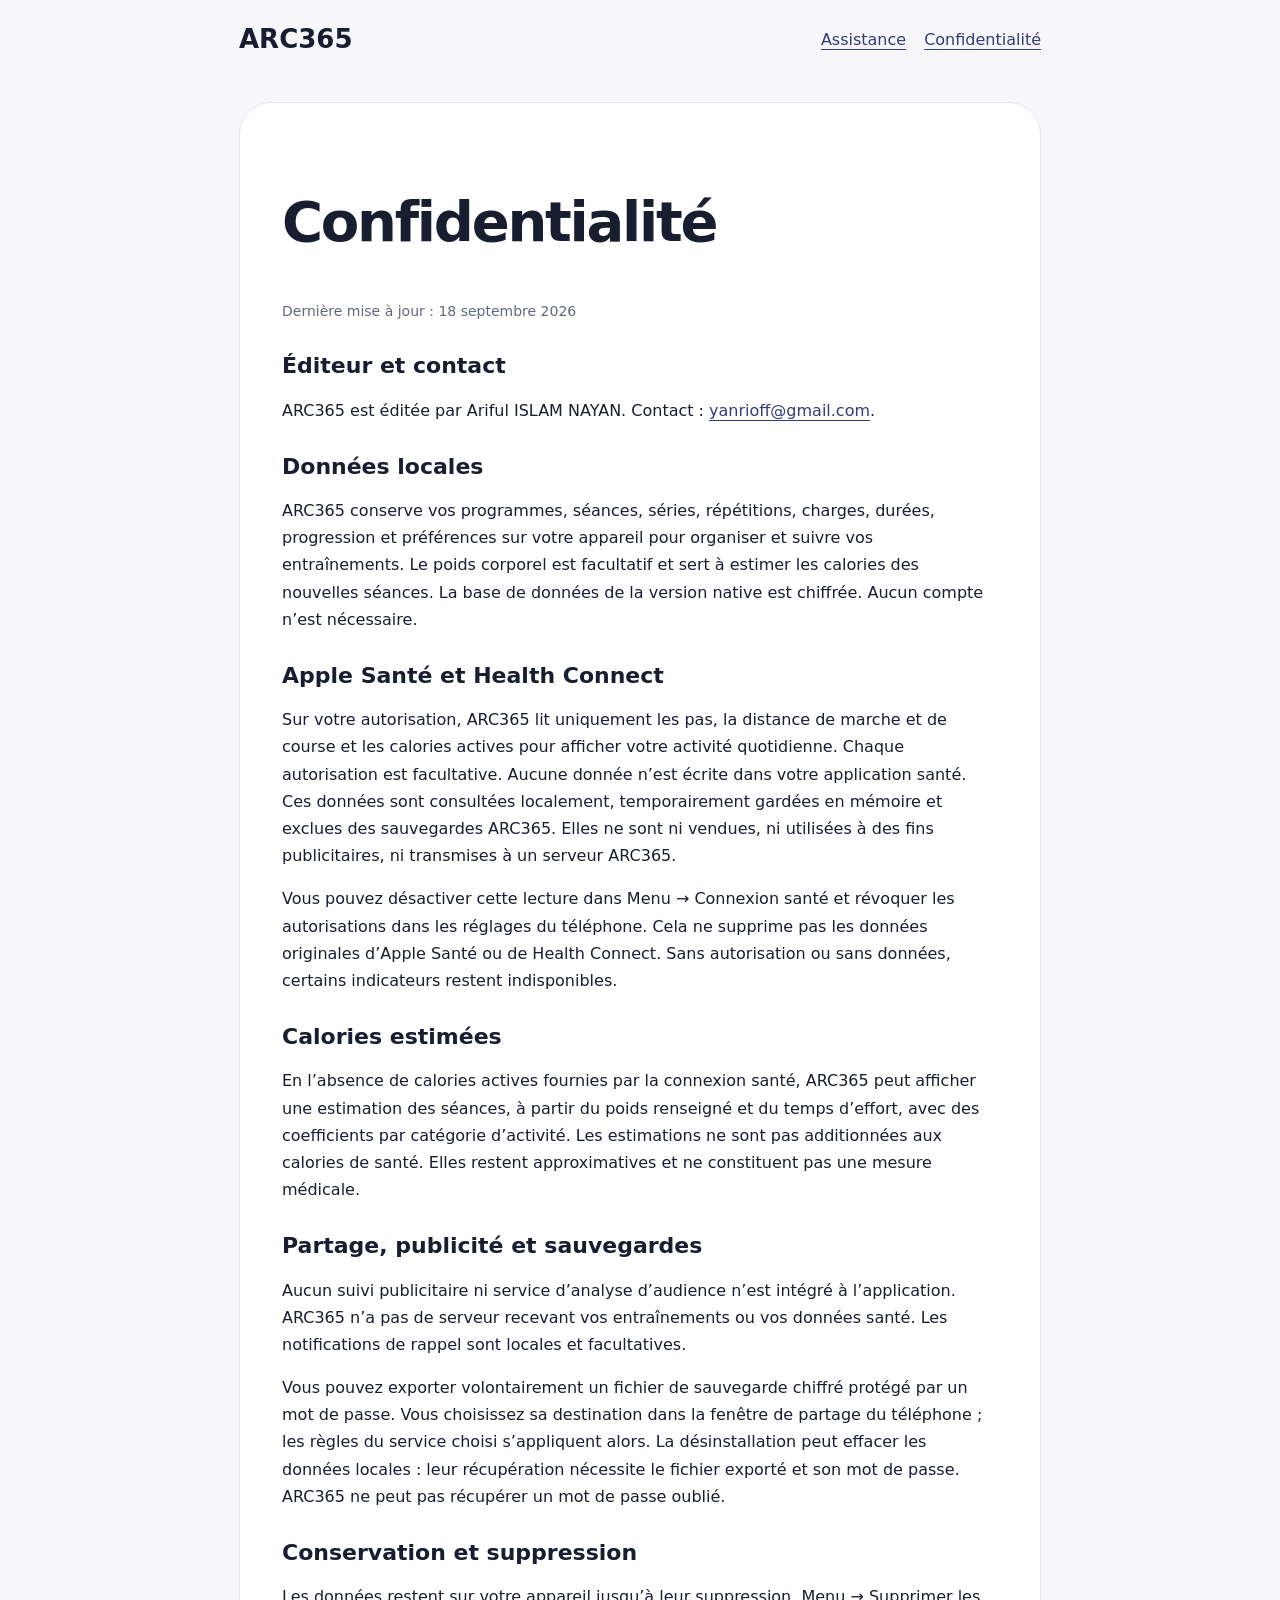
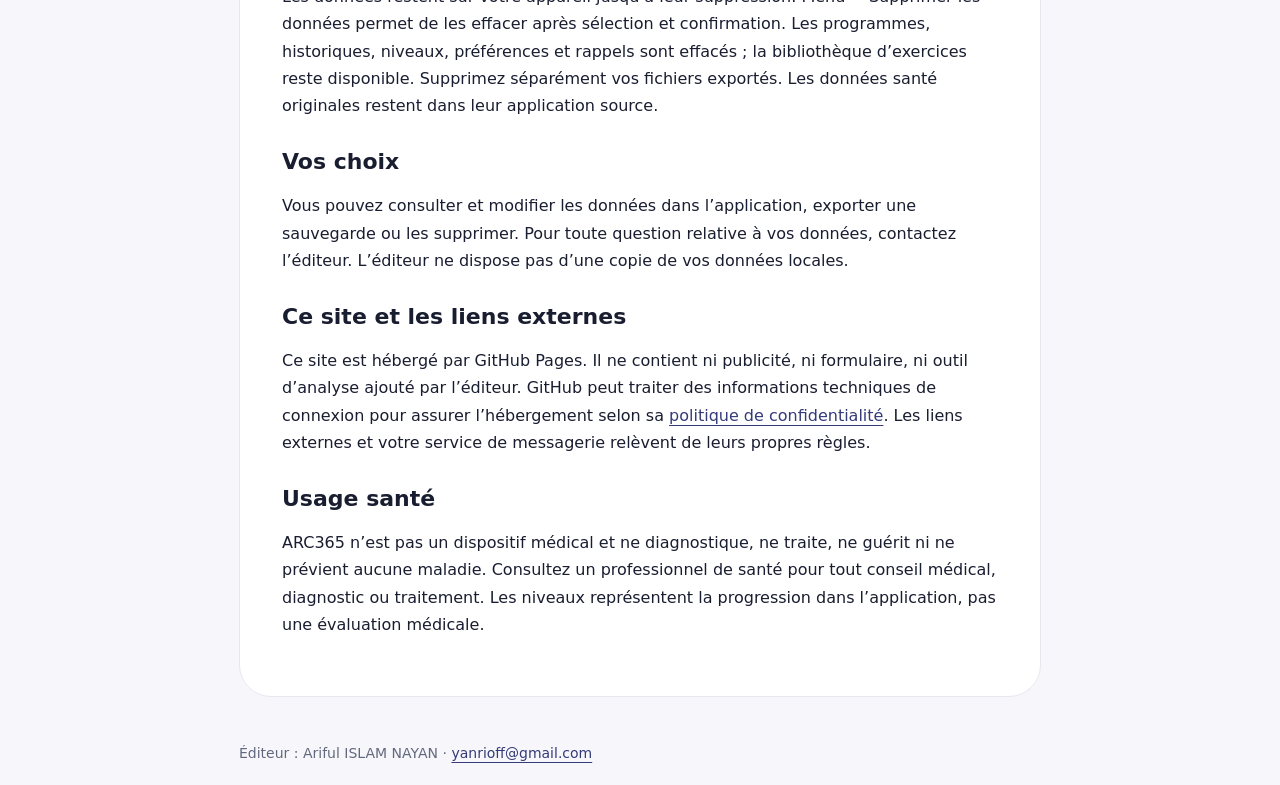
==== privacy.html @ 53406b8e "Publier la présentation, l’assistance et la confidentialité ARC365" ====
<!doctype html>
<html lang="fr"><head><meta charset="utf-8"><meta name="viewport" content="width=device-width,initial-scale=1"><title>Politique de confidentialité — ARC365</title><meta name="description" content="ARC365 : programmes d’entraînement, suivi des séances et activité quotidienne. Assistance et confidentialité."><link rel="stylesheet" href="style.css"></head>
<body><header><a class="brand" href="index.html">ARC365</a><nav aria-label="Navigation"><a href="support.html">Assistance</a><a href="privacy.html">Confidentialité</a></nav></header><main><article><h1>Confidentialité</h1><p class="date">Dernière mise à jour : 18 septembre 2026</p><h2>Éditeur et contact</h2><p>ARC365 est éditée par Ariful ISLAM NAYAN. Contact : <a href="mailto:yanrioff@gmail.com">yanrioff@gmail.com</a>.</p><h2>Données locales</h2><p>ARC365 conserve vos programmes, séances, séries, répétitions, charges, durées, progression et préférences sur votre appareil pour organiser et suivre vos entraînements. Le poids corporel est facultatif et sert à estimer les calories des nouvelles séances. La base de données de la version native est chiffrée. Aucun compte n’est nécessaire.</p><h2>Apple Santé et Health Connect</h2><p>Sur votre autorisation, ARC365 lit uniquement les pas, la distance de marche et de course et les calories actives pour afficher votre activité quotidienne. Chaque autorisation est facultative. Aucune donnée n’est écrite dans votre application santé. Ces données sont consultées localement, temporairement gardées en mémoire et exclues des sauvegardes ARC365. Elles ne sont ni vendues, ni utilisées à des fins publicitaires, ni transmises à un serveur ARC365.</p><p>Vous pouvez désactiver cette lecture dans Menu → Connexion santé et révoquer les autorisations dans les réglages du téléphone. Cela ne supprime pas les données originales d’Apple Santé ou de Health Connect. Sans autorisation ou sans données, certains indicateurs restent indisponibles.</p><h2>Calories estimées</h2><p>En l’absence de calories actives fournies par la connexion santé, ARC365 peut afficher une estimation des séances, à partir du poids renseigné et du temps d’effort, avec des coefficients par catégorie d’activité. Les estimations ne sont pas additionnées aux calories de santé. Elles restent approximatives et ne constituent pas une mesure médicale.</p><h2>Partage, publicité et sauvegardes</h2><p>Aucun suivi publicitaire ni service d’analyse d’audience n’est intégré à l’application. ARC365 n’a pas de serveur recevant vos entraînements ou vos données santé. Les notifications de rappel sont locales et facultatives.</p><p>Vous pouvez exporter volontairement un fichier de sauvegarde chiffré protégé par un mot de passe. Vous choisissez sa destination dans la fenêtre de partage du téléphone ; les règles du service choisi s’appliquent alors. La désinstallation peut effacer les données locales : leur récupération nécessite le fichier exporté et son mot de passe. ARC365 ne peut pas récupérer un mot de passe oublié.</p><h2>Conservation et suppression</h2><p>Les données restent sur votre appareil jusqu’à leur suppression. Menu → Supprimer les données permet de les effacer après sélection et confirmation. Les programmes, historiques, niveaux, préférences et rappels sont effacés ; la bibliothèque d’exercices reste disponible. Supprimez séparément vos fichiers exportés. Les données santé originales restent dans leur application source.</p><h2>Vos choix</h2><p>Vous pouvez consulter et modifier les données dans l’application, exporter une sauvegarde ou les supprimer. Pour toute question relative à vos données, contactez l’éditeur. L’éditeur ne dispose pas d’une copie de vos données locales.</p><h2>Ce site et les liens externes</h2><p>Ce site est hébergé par GitHub Pages. Il ne contient ni publicité, ni formulaire, ni outil d’analyse ajouté par l’éditeur. GitHub peut traiter des informations techniques de connexion pour assurer l’hébergement selon sa <a href="https://docs.github.com/en/site-policy/privacy-policies/github-general-privacy-statement">politique de confidentialité</a>. Les liens externes et votre service de messagerie relèvent de leurs propres règles.</p><h2>Usage santé</h2><p>ARC365 n’est pas un dispositif médical et ne diagnostique, ne traite, ne guérit ni ne prévient aucune maladie. Consultez un professionnel de santé pour tout conseil médical, diagnostic ou traitement. Les niveaux représentent la progression dans l’application, pas une évaluation médicale.</p></article></main><footer>Éditeur : Ariful ISLAM NAYAN · <a href="mailto:yanrioff@gmail.com">yanrioff@gmail.com</a></footer></body></html>
---- style.css ----
:root{font-family:system-ui,sans-serif;color:#191d30;background:#f7f7fb}*{box-sizing:border-box}body{margin:0}main,header,footer{max-width:850px;margin:auto;padding:24px}header{display:flex;align-items:center;justify-content:space-between;gap:20px;flex-wrap:wrap}a{color:#343b78;text-underline-offset:4px}nav{display:flex;gap:18px;flex-wrap:wrap}.brand{font-weight:850;font-size:26px;text-decoration:none;color:#191d30}h1{font-size:clamp(32px,7vw,56px);line-height:1.1;letter-spacing:-.04em}h2{font-size:22px;margin-top:30px}p,li{line-height:1.7}article{padding:clamp(22px,5vw,42px);background:white;border-radius:32px;border:1px solid #e7e7ef}.intro{font-size:20px;color:#62687d}.pill{display:inline-block;padding:12px 22px;background:#191d30;color:white;border-radius:999px;text-decoration:none}footer{font-size:14px;color:#62687d}.date{color:#62687d;font-size:14px}:focus-visible{outline:3px solid #6056b5;outline-offset:4px}
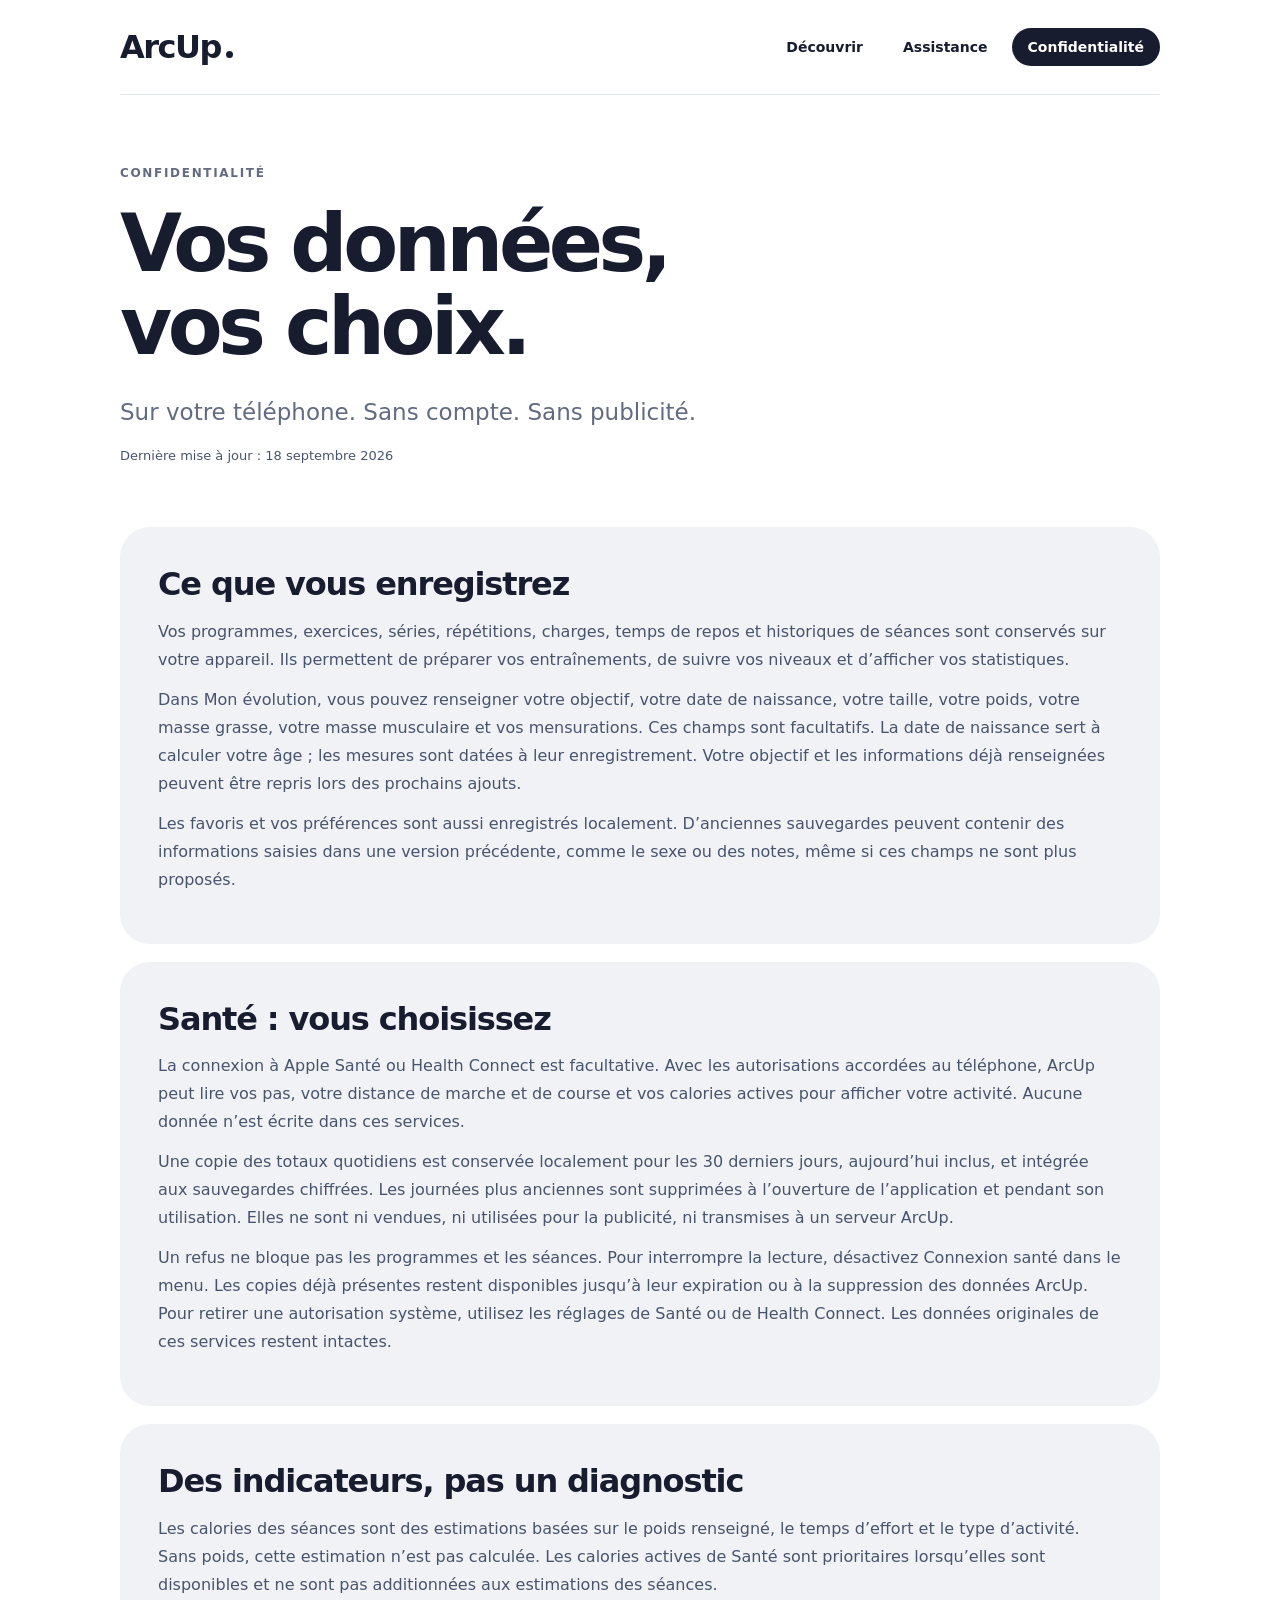
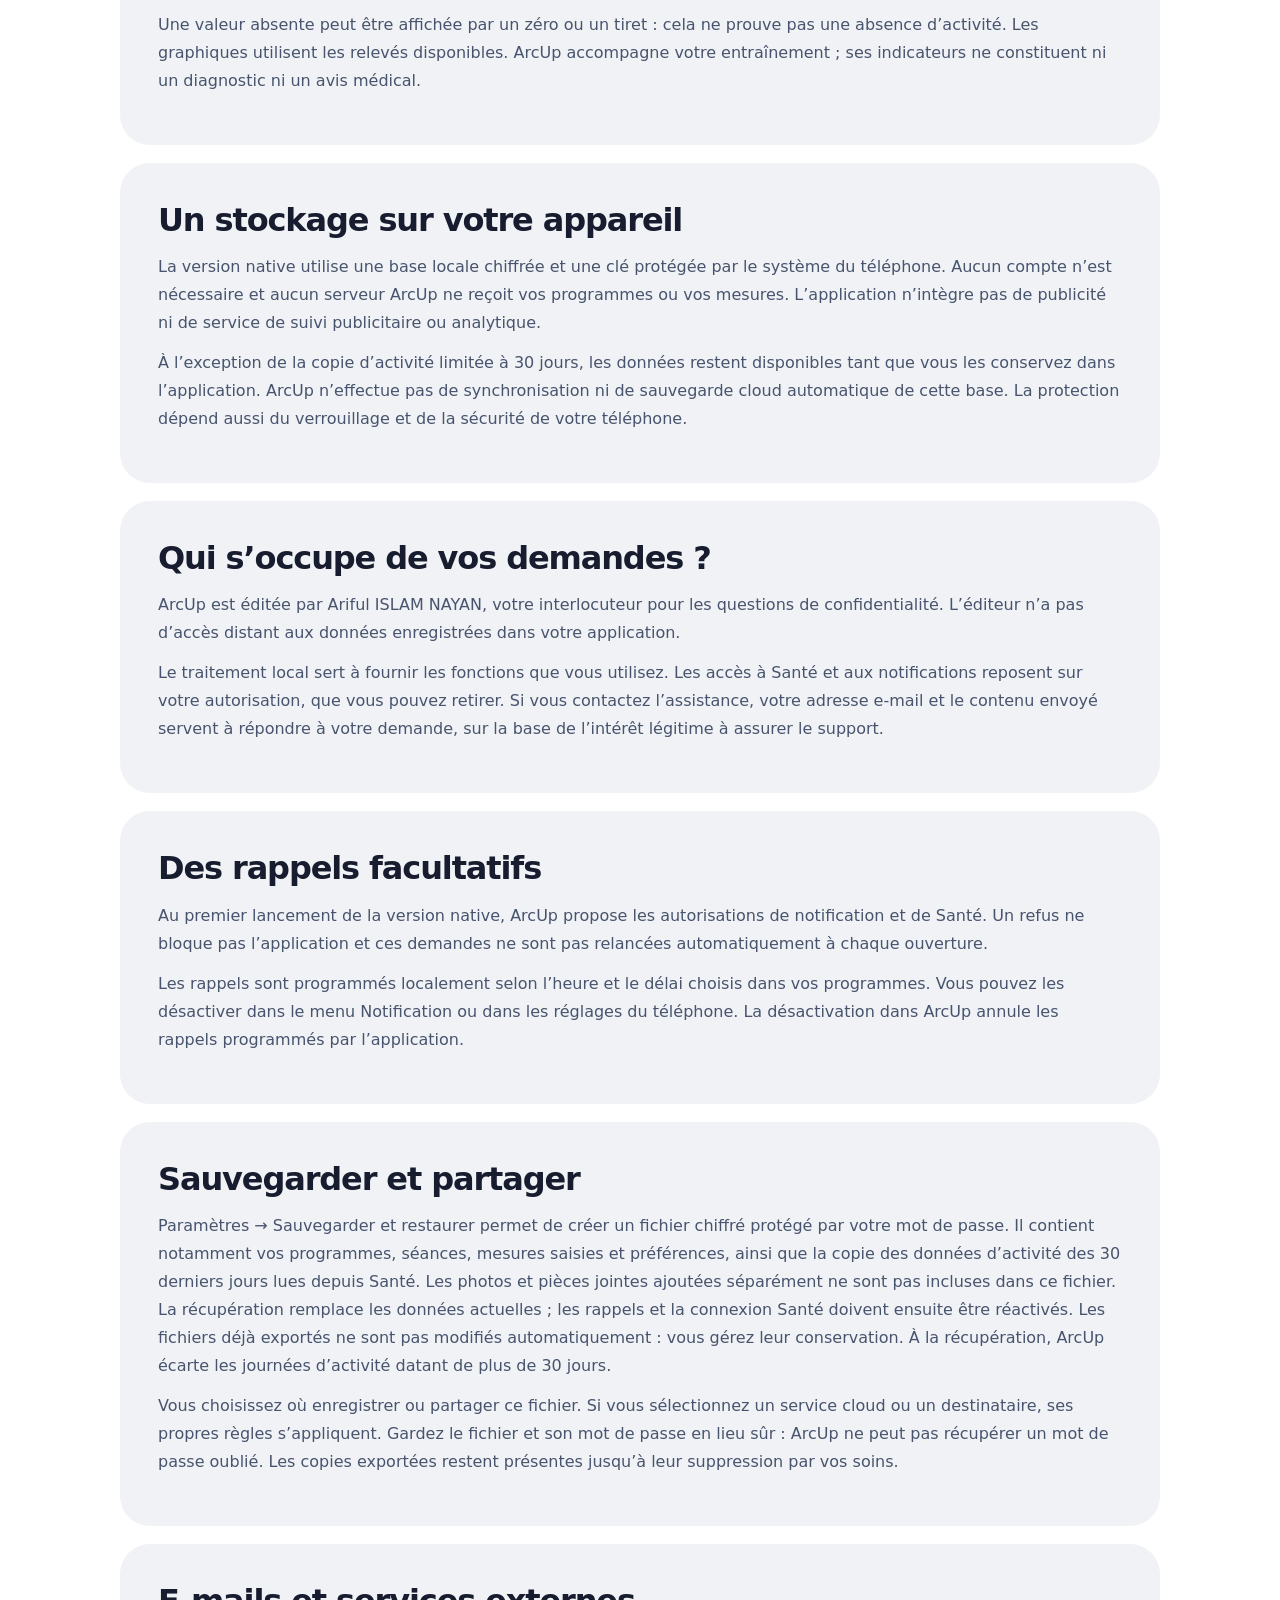
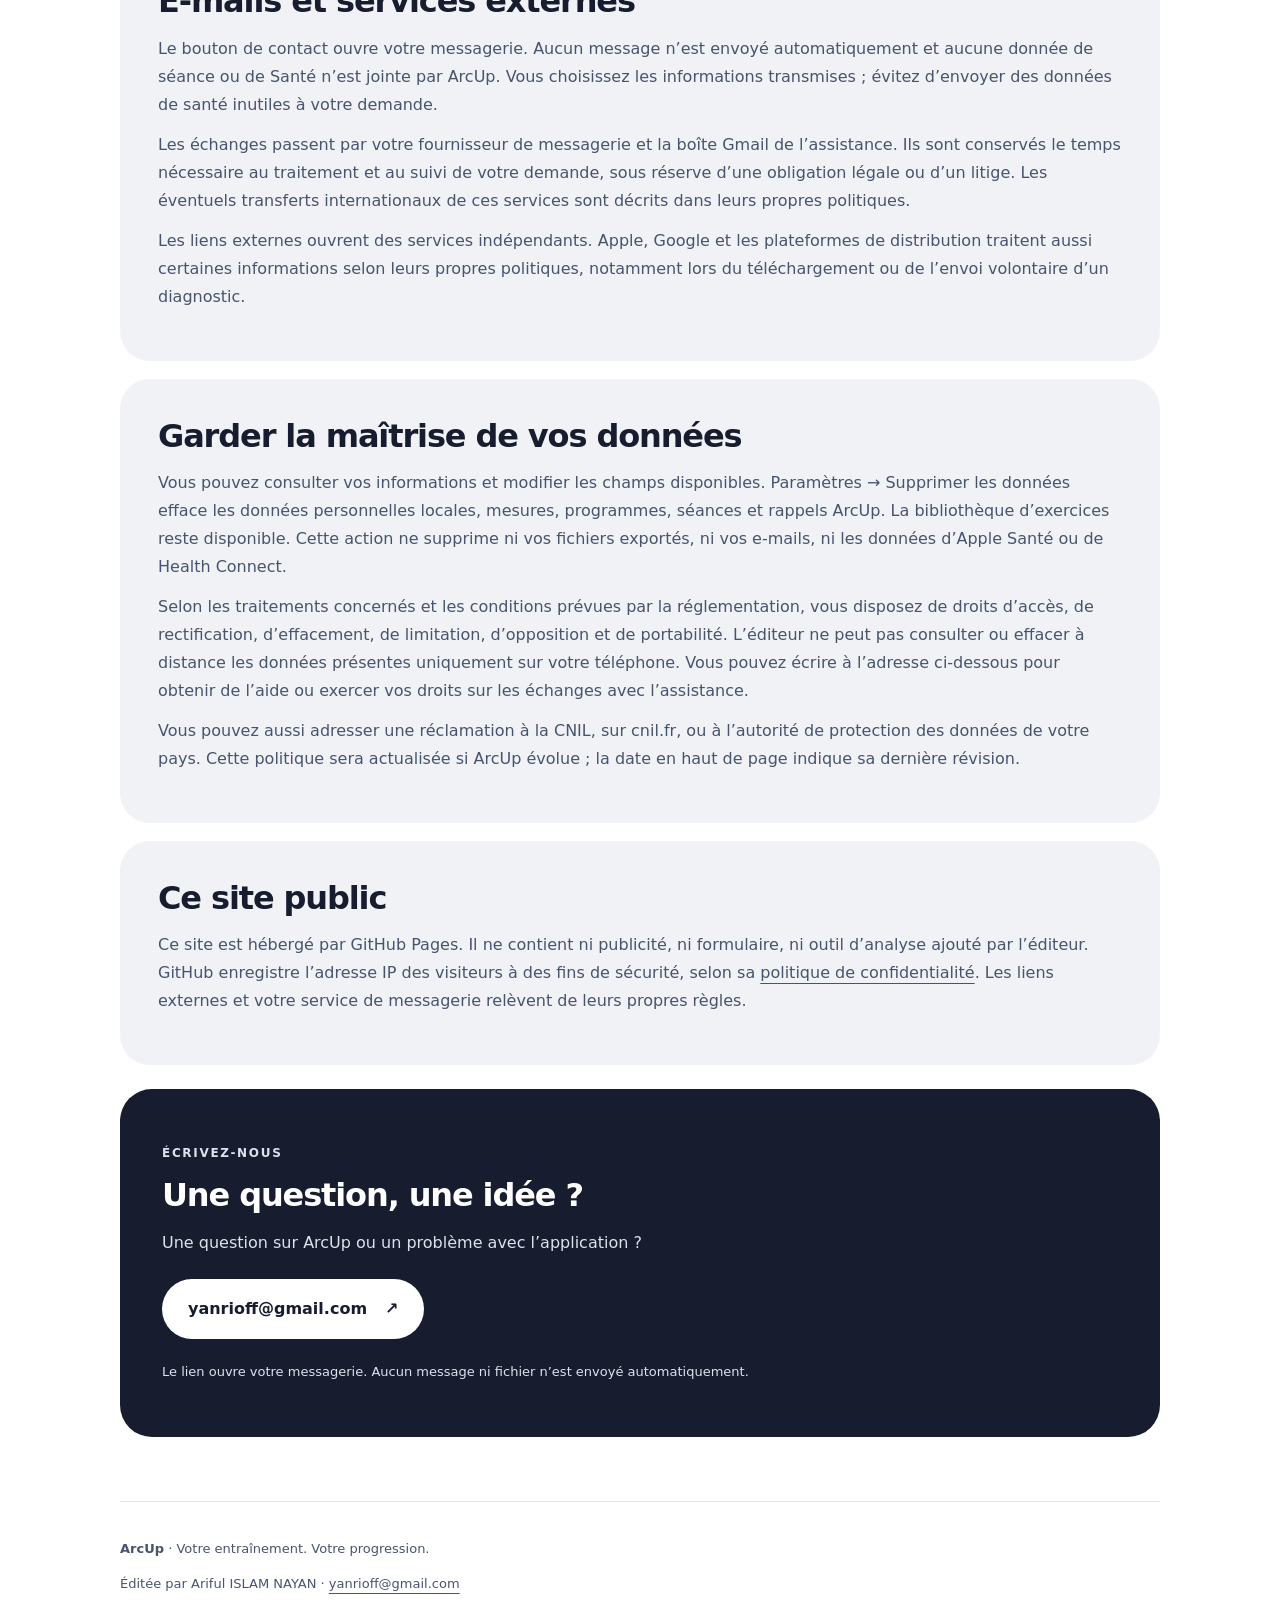
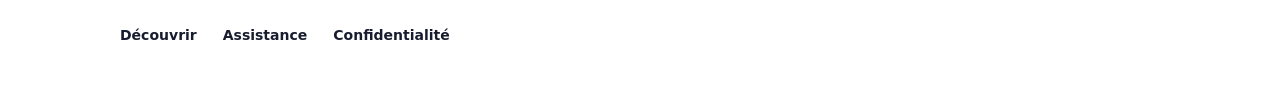
==== commit 88fa1623: "Mettre les pages publiques à jour pour ArcUp" ====
--- a/privacy.html
+++ b/privacy.html
@@ -1,3 +1,5 @@
 <!doctype html>
-<html lang="fr"><head><meta charset="utf-8"><meta name="viewport" content="width=device-width,initial-scale=1"><title>Politique de confidentialité — ARC365</title><meta name="description" content="ARC365 : programmes d’entraînement, suivi des séances et activité quotidienne. Assistance et confidentialité."><link rel="stylesheet" href="style.css"></head>
-<body><header><a class="brand" href="index.html">ARC365</a><nav aria-label="Navigation"><a href="support.html">Assistance</a><a href="privacy.html">Confidentialité</a></nav></header><main><article><h1>Confidentialité</h1><p class="date">Dernière mise à jour : 18 septembre 2026</p><h2>Éditeur et contact</h2><p>ARC365 est éditée par Ariful ISLAM NAYAN. Contact : <a href="mailto:yanrioff@gmail.com">yanrioff@gmail.com</a>.</p><h2>Données locales</h2><p>ARC365 conserve vos programmes, séances, séries, répétitions, charges, durées, progression et préférences sur votre appareil pour organiser et suivre vos entraînements. Le poids corporel est facultatif et sert à estimer les calories des nouvelles séances. La base de données de la version native est chiffrée. Aucun compte n’est nécessaire.</p><h2>Apple Santé et Health Connect</h2><p>Sur votre autorisation, ARC365 lit uniquement les pas, la distance de marche et de course et les calories actives pour afficher votre activité quotidienne. Chaque autorisation est facultative. Aucune donnée n’est écrite dans votre application santé. Ces données sont consultées localement, temporairement gardées en mémoire et exclues des sauvegardes ARC365. Elles ne sont ni vendues, ni utilisées à des fins publicitaires, ni transmises à un serveur ARC365.</p><p>Vous pouvez désactiver cette lecture dans Menu → Connexion santé et révoquer les autorisations dans les réglages du téléphone. Cela ne supprime pas les données originales d’Apple Santé ou de Health Connect. Sans autorisation ou sans données, certains indicateurs restent indisponibles.</p><h2>Calories estimées</h2><p>En l’absence de calories actives fournies par la connexion santé, ARC365 peut afficher une estimation des séances, à partir du poids renseigné et du temps d’effort, avec des coefficients par catégorie d’activité. Les estimations ne sont pas additionnées aux calories de santé. Elles restent approximatives et ne constituent pas une mesure médicale.</p><h2>Partage, publicité et sauvegardes</h2><p>Aucun suivi publicitaire ni service d’analyse d’audience n’est intégré à l’application. ARC365 n’a pas de serveur recevant vos entraînements ou vos données santé. Les notifications de rappel sont locales et facultatives.</p><p>Vous pouvez exporter volontairement un fichier de sauvegarde chiffré protégé par un mot de passe. Vous choisissez sa destination dans la fenêtre de partage du téléphone ; les règles du service choisi s’appliquent alors. La désinstallation peut effacer les données locales : leur récupération nécessite le fichier exporté et son mot de passe. ARC365 ne peut pas récupérer un mot de passe oublié.</p><h2>Conservation et suppression</h2><p>Les données restent sur votre appareil jusqu’à leur suppression. Menu → Supprimer les données permet de les effacer après sélection et confirmation. Les programmes, historiques, niveaux, préférences et rappels sont effacés ; la bibliothèque d’exercices reste disponible. Supprimez séparément vos fichiers exportés. Les données santé originales restent dans leur application source.</p><h2>Vos choix</h2><p>Vous pouvez consulter et modifier les données dans l’application, exporter une sauvegarde ou les supprimer. Pour toute question relative à vos données, contactez l’éditeur. L’éditeur ne dispose pas d’une copie de vos données locales.</p><h2>Ce site et les liens externes</h2><p>Ce site est hébergé par GitHub Pages. Il ne contient ni publicité, ni formulaire, ni outil d’analyse ajouté par l’éditeur. GitHub peut traiter des informations techniques de connexion pour assurer l’hébergement selon sa <a href="https://docs.github.com/en/site-policy/privacy-policies/github-general-privacy-statement">politique de confidentialité</a>. Les liens externes et votre service de messagerie relèvent de leurs propres règles.</p><h2>Usage santé</h2><p>ARC365 n’est pas un dispositif médical et ne diagnostique, ne traite, ne guérit ni ne prévient aucune maladie. Consultez un professionnel de santé pour tout conseil médical, diagnostic ou traitement. Les niveaux représentent la progression dans l’application, pas une évaluation médicale.</p></article></main><footer>Éditeur : Ariful ISLAM NAYAN · <a href="mailto:yanrioff@gmail.com">yanrioff@gmail.com</a></footer></body></html>+<html lang="fr"><head><meta charset="utf-8"><meta name="viewport" content="width=device-width,initial-scale=1"><meta name="color-scheme" content="light"><meta name="referrer" content="strict-origin-when-cross-origin"><title>Confidentialité — ArcUp</title><meta name="description" content="La politique de confidentialité ArcUp : stockage local, données Santé, sauvegardes, notifications et maîtrise de vos données."><link rel="stylesheet" href="style.css"></head><body><a class="skip" href="#contenu">Aller au contenu</a><header><a class="brand" href="index.html">ArcUp<span class="brand-dot" aria-hidden="true"></span></a><nav aria-label="Navigation principale"><a href="index.html">Découvrir</a><a href="support.html">Assistance</a><a href="privacy.html" aria-current="page">Confidentialité</a></nav></header><main id="contenu">
+<section class="hero compact"><p class="eyebrow">Confidentialité</p><h1>Vos données,<br>vos choix.</h1><p class="intro">Sur votre téléphone. Sans compte. Sans publicité.</p><p class="small">Dernière mise à jour : 18 septembre 2026</p></section>
+<section class="card"><h2>Ce que vous enregistrez</h2><p>Vos programmes, exercices, séries, répétitions, charges, temps de repos et historiques de séances sont conservés sur votre appareil. Ils permettent de préparer vos entraînements, de suivre vos niveaux et d’afficher vos statistiques.</p><p>Dans Mon évolution, vous pouvez renseigner votre objectif, votre date de naissance, votre taille, votre poids, votre masse grasse, votre masse musculaire et vos mensurations. Ces champs sont facultatifs. La date de naissance sert à calculer votre âge ; les mesures sont datées à leur enregistrement. Votre objectif et les informations déjà renseignées peuvent être repris lors des prochains ajouts.</p><p>Les favoris et vos préférences sont aussi enregistrés localement. D’anciennes sauvegardes peuvent contenir des informations saisies dans une version précédente, comme le sexe ou des notes, même si ces champs ne sont plus proposés.</p></section><section class="card"><h2>Santé : vous choisissez</h2><p>La connexion à Apple Santé ou Health Connect est facultative. Avec les autorisations accordées au téléphone, ArcUp peut lire vos pas, votre distance de marche et de course et vos calories actives pour afficher votre activité. Aucune donnée n’est écrite dans ces services.</p><p>Une copie des totaux quotidiens est conservée localement pour les 30 derniers jours, aujourd’hui inclus, et intégrée aux sauvegardes chiffrées. Les journées plus anciennes sont supprimées à l’ouverture de l’application et pendant son utilisation. Elles ne sont ni vendues, ni utilisées pour la publicité, ni transmises à un serveur ArcUp.</p><p>Un refus ne bloque pas les programmes et les séances. Pour interrompre la lecture, désactivez Connexion santé dans le menu. Les copies déjà présentes restent disponibles jusqu’à leur expiration ou à la suppression des données ArcUp. Pour retirer une autorisation système, utilisez les réglages de Santé ou de Health Connect. Les données originales de ces services restent intactes.</p></section><section class="card"><h2>Des indicateurs, pas un diagnostic</h2><p>Les calories des séances sont des estimations basées sur le poids renseigné, le temps d’effort et le type d’activité. Sans poids, cette estimation n’est pas calculée. Les calories actives de Santé sont prioritaires lorsqu’elles sont disponibles et ne sont pas additionnées aux estimations des séances.</p><p>Une valeur absente peut être affichée par un zéro ou un tiret : cela ne prouve pas une absence d’activité. Les graphiques utilisent les relevés disponibles. ArcUp accompagne votre entraînement ; ses indicateurs ne constituent ni un diagnostic ni un avis médical.</p></section><section class="card"><h2>Un stockage sur votre appareil</h2><p>La version native utilise une base locale chiffrée et une clé protégée par le système du téléphone. Aucun compte n’est nécessaire et aucun serveur ArcUp ne reçoit vos programmes ou vos mesures. L’application n’intègre pas de publicité ni de service de suivi publicitaire ou analytique.</p><p>À l’exception de la copie d’activité limitée à 30 jours, les données restent disponibles tant que vous les conservez dans l’application. ArcUp n’effectue pas de synchronisation ni de sauvegarde cloud automatique de cette base. La protection dépend aussi du verrouillage et de la sécurité de votre téléphone.</p></section><section class="card"><h2>Qui s’occupe de vos demandes ?</h2><p>ArcUp est éditée par Ariful ISLAM NAYAN, votre interlocuteur pour les questions de confidentialité. L’éditeur n’a pas d’accès distant aux données enregistrées dans votre application.</p><p>Le traitement local sert à fournir les fonctions que vous utilisez. Les accès à Santé et aux notifications reposent sur votre autorisation, que vous pouvez retirer. Si vous contactez l’assistance, votre adresse e-mail et le contenu envoyé servent à répondre à votre demande, sur la base de l’intérêt légitime à assurer le support.</p></section><section class="card"><h2>Des rappels facultatifs</h2><p>Au premier lancement de la version native, ArcUp propose les autorisations de notification et de Santé. Un refus ne bloque pas l’application et ces demandes ne sont pas relancées automatiquement à chaque ouverture.</p><p>Les rappels sont programmés localement selon l’heure et le délai choisis dans vos programmes. Vous pouvez les désactiver dans le menu Notification ou dans les réglages du téléphone. La désactivation dans ArcUp annule les rappels programmés par l’application.</p></section><section class="card"><h2>Sauvegarder et partager</h2><p>Paramètres → Sauvegarder et restaurer permet de créer un fichier chiffré protégé par votre mot de passe. Il contient notamment vos programmes, séances, mesures saisies et préférences, ainsi que la copie des données d’activité des 30 derniers jours lues depuis Santé. Les photos et pièces jointes ajoutées séparément ne sont pas incluses dans ce fichier. La récupération remplace les données actuelles ; les rappels et la connexion Santé doivent ensuite être réactivés. Les fichiers déjà exportés ne sont pas modifiés automatiquement : vous gérez leur conservation. À la récupération, ArcUp écarte les journées d’activité datant de plus de 30 jours.</p><p>Vous choisissez où enregistrer ou partager ce fichier. Si vous sélectionnez un service cloud ou un destinataire, ses propres règles s’appliquent. Gardez le fichier et son mot de passe en lieu sûr : ArcUp ne peut pas récupérer un mot de passe oublié. Les copies exportées restent présentes jusqu’à leur suppression par vos soins.</p></section><section class="card"><h2>E-mails et services externes</h2><p>Le bouton de contact ouvre votre messagerie. Aucun message n’est envoyé automatiquement et aucune donnée de séance ou de Santé n’est jointe par ArcUp. Vous choisissez les informations transmises ; évitez d’envoyer des données de santé inutiles à votre demande.</p><p>Les échanges passent par votre fournisseur de messagerie et la boîte Gmail de l’assistance. Ils sont conservés le temps nécessaire au traitement et au suivi de votre demande, sous réserve d’une obligation légale ou d’un litige. Les éventuels transferts internationaux de ces services sont décrits dans leurs propres politiques.</p><p>Les liens externes ouvrent des services indépendants. Apple, Google et les plateformes de distribution traitent aussi certaines informations selon leurs propres politiques, notamment lors du téléchargement ou de l’envoi volontaire d’un diagnostic.</p></section><section class="card"><h2>Garder la maîtrise de vos données</h2><p>Vous pouvez consulter vos informations et modifier les champs disponibles. Paramètres → Supprimer les données efface les données personnelles locales, mesures, programmes, séances et rappels ArcUp. La bibliothèque d’exercices reste disponible. Cette action ne supprime ni vos fichiers exportés, ni vos e-mails, ni les données d’Apple Santé ou de Health Connect.</p><p>Selon les traitements concernés et les conditions prévues par la réglementation, vous disposez de droits d’accès, de rectification, d’effacement, de limitation, d’opposition et de portabilité. L’éditeur ne peut pas consulter ou effacer à distance les données présentes uniquement sur votre téléphone. Vous pouvez écrire à l’adresse ci-dessous pour obtenir de l’aide ou exercer vos droits sur les échanges avec l’assistance.</p><p>Vous pouvez aussi adresser une réclamation à la CNIL, sur cnil.fr, ou à l’autorité de protection des données de votre pays. Cette politique sera actualisée si ArcUp évolue ; la date en haut de page indique sa dernière révision.</p></section>
+<section class="card"><h2>Ce site public</h2><p>Ce site est hébergé par GitHub Pages. Il ne contient ni publicité, ni formulaire, ni outil d’analyse ajouté par l’éditeur. GitHub enregistre l’adresse IP des visiteurs à des fins de sécurité, selon sa <a href="https://docs.github.com/en/site-policy/privacy-policies/github-general-privacy-statement">politique de confidentialité</a>. Les liens externes et votre service de messagerie relèvent de leurs propres règles.</p></section><section class="contact"><p class="eyebrow">Écrivez-nous</p><h2>Une question, une idée ?</h2><p>Une question sur ArcUp ou un problème avec l’application ?</p><a class="pill light" href="mailto:yanrioff@gmail.com?subject=Assistance%20ArcUp">yanrioff@gmail.com <span aria-hidden="true">↗</span></a><p class="small">Le lien ouvre votre messagerie. Aucun message ni fichier n’est envoyé automatiquement.</p></section></main><footer><p><strong>ArcUp</strong> · Votre entraînement. Votre progression.</p><p>Éditée par Ariful ISLAM NAYAN · <a href="mailto:yanrioff@gmail.com">yanrioff@gmail.com</a></p><nav aria-label="Liens utiles"><a href="index.html">Découvrir</a><a href="support.html">Assistance</a><a href="privacy.html" aria-current="page">Confidentialité</a></nav></footer></body></html>
--- a/style.css
+++ b/style.css
@@ -1 +1 @@
-:root{font-family:system-ui,sans-serif;color:#191d30;background:#f7f7fb}*{box-sizing:border-box}body{margin:0}main,header,footer{max-width:850px;margin:auto;padding:24px}header{display:flex;align-items:center;justify-content:space-between;gap:20px;flex-wrap:wrap}a{color:#343b78;text-underline-offset:4px}nav{display:flex;gap:18px;flex-wrap:wrap}.brand{font-weight:850;font-size:26px;text-decoration:none;color:#191d30}h1{font-size:clamp(32px,7vw,56px);line-height:1.1;letter-spacing:-.04em}h2{font-size:22px;margin-top:30px}p,li{line-height:1.7}article{padding:clamp(22px,5vw,42px);background:white;border-radius:32px;border:1px solid #e7e7ef}.intro{font-size:20px;color:#62687d}.pill{display:inline-block;padding:12px 22px;background:#191d30;color:white;border-radius:999px;text-decoration:none}footer{font-size:14px;color:#62687d}.date{color:#62687d;font-size:14px}:focus-visible{outline:3px solid #6056b5;outline-offset:4px}
+:root{font-family:system-ui,-apple-system,BlinkMacSystemFont,"Segoe UI",sans-serif;color:#171c2e;background:#fff;font-synthesis:none}*{box-sizing:border-box}body{margin:0}header,main,footer{width:min(100% - 40px,1040px);margin:auto}header{padding:28px 0;display:flex;justify-content:space-between;align-items:center;gap:24px;flex-wrap:wrap;border-bottom:1px solid #e2e6ee}a{color:inherit;text-underline-offset:5px}nav{display:flex;flex-wrap:wrap;gap:8px}nav a{padding:11px 16px;border-radius:999px;text-decoration:none;font-size:14px;font-weight:650}nav a[aria-current=page]{background:#171c2e;color:#fff}.brand{font-size:32px;font-weight:850;text-decoration:none;letter-spacing:-1.5px;display:flex;gap:5px;align-items:baseline}.brand-dot{width:7px;height:7px;border-radius:50%;background:#171c2e}main{padding-bottom:40px}.hero{padding:72px 0 48px;max-width:850px}.hero.compact{padding:56px 0 30px}h1{font-size:clamp(40px,7.5vw,80px);line-height:1.04;letter-spacing:-.055em;margin:18px 0 24px}h2{font-size:clamp(23px,3vw,32px);line-height:1.2;letter-spacing:-.035em;margin:0 0 14px}p{line-height:1.75;margin:12px 0;color:#48546d}.intro{font-size:clamp(18px,2.5vw,23px);max-width:710px;color:#626b81}.eyebrow{font-size:12px;text-transform:uppercase;letter-spacing:.14em;font-weight:750;color:#626b81}.pills{display:flex;flex-wrap:wrap;gap:8px;margin:24px 0}.pills span{background:#e4eaf5;padding:9px 15px;border-radius:999px;font-size:13px;font-weight:650}.pill{display:inline-flex;align-items:center;justify-content:center;gap:18px;min-height:60px;padding:18px 26px;border-radius:999px;background:#171c2e;color:#fff;font-weight:750;text-decoration:none;margin:10px 0}.pill.light{background:white;color:#171c2e;overflow-wrap:anywhere}.small{font-size:13px;max-width:670px}.section-heading{margin:40px 0 24px}.section-heading h2{font-size:clamp(30px,5vw,46px)}.grid{display:grid;grid-template-columns:repeat(2,minmax(0,1fr));gap:16px;margin:0 0 24px}.card{padding:clamp(24px,4vw,38px);border-radius:30px;background:#f0f2f6;margin:18px 0}.grid .card{margin:0}.tinted{background:#e4eaf5}.contact{border-radius:32px;background:#171c2e;color:white;padding:clamp(26px,4vw,42px);margin:24px 0}.contact p{color:#dde2ed}.contact h2{color:white}footer{border-top:1px solid #e2e6ee;padding:24px 0 36px;font-size:13px}footer nav{margin:20px 0}footer nav a{padding-left:0;padding-right:18px;background:none!important;color:#171c2e!important}a:focus-visible{outline:3px solid #687da7;outline-offset:5px}.skip{position:absolute;left:20px;top:-80px;padding:12px;background:white}.skip:focus{top:8px;z-index:10}@media(max-width:640px){header,main,footer{width:calc(100% - 32px)}header{gap:18px;padding:24px 0}header nav{gap:2px}nav a{padding:10px 12px;font-size:13px}.hero{padding:42px 0 26px}.grid{grid-template-columns:1fr}.card{border-radius:26px}.pill{width:100%;font-size:15px}.hero .small{margin-top:18px}.contact{border-radius:26px}}@media(prefers-reduced-motion:no-preference){html{scroll-behavior:smooth}}
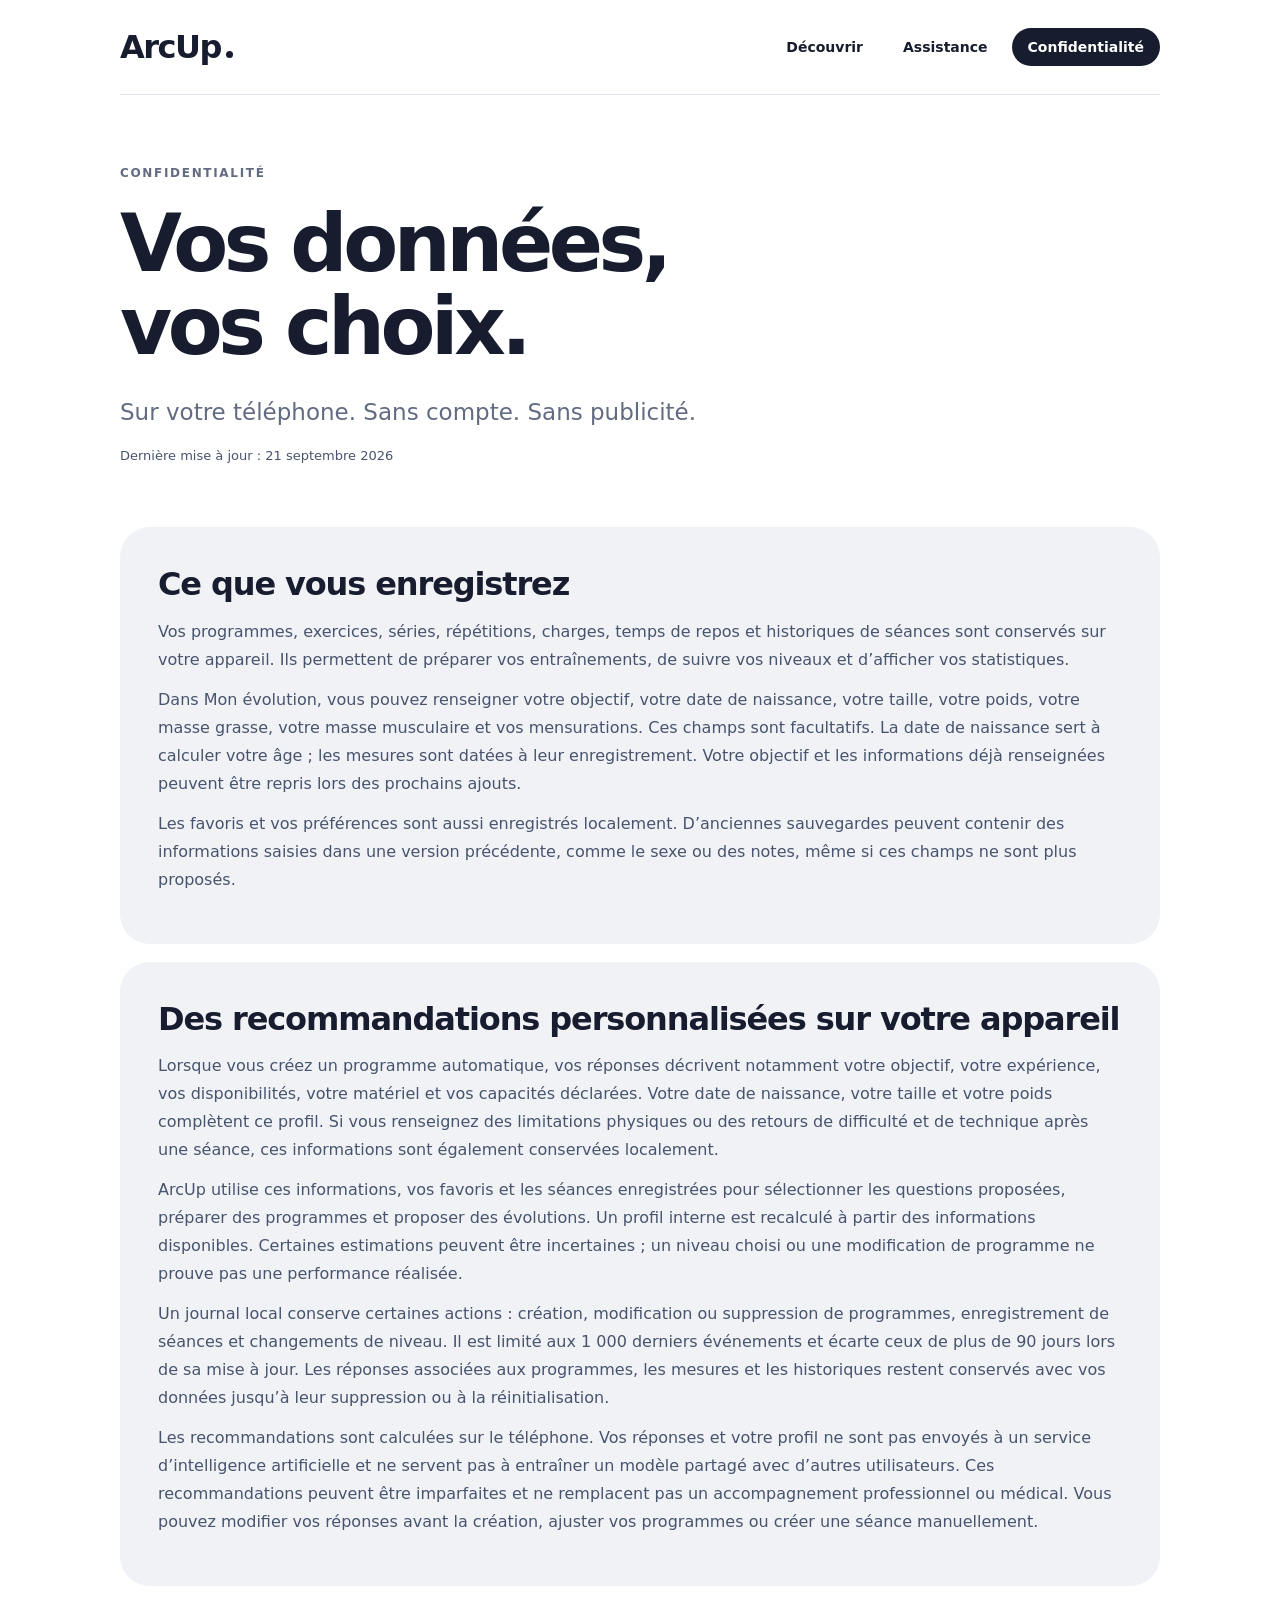
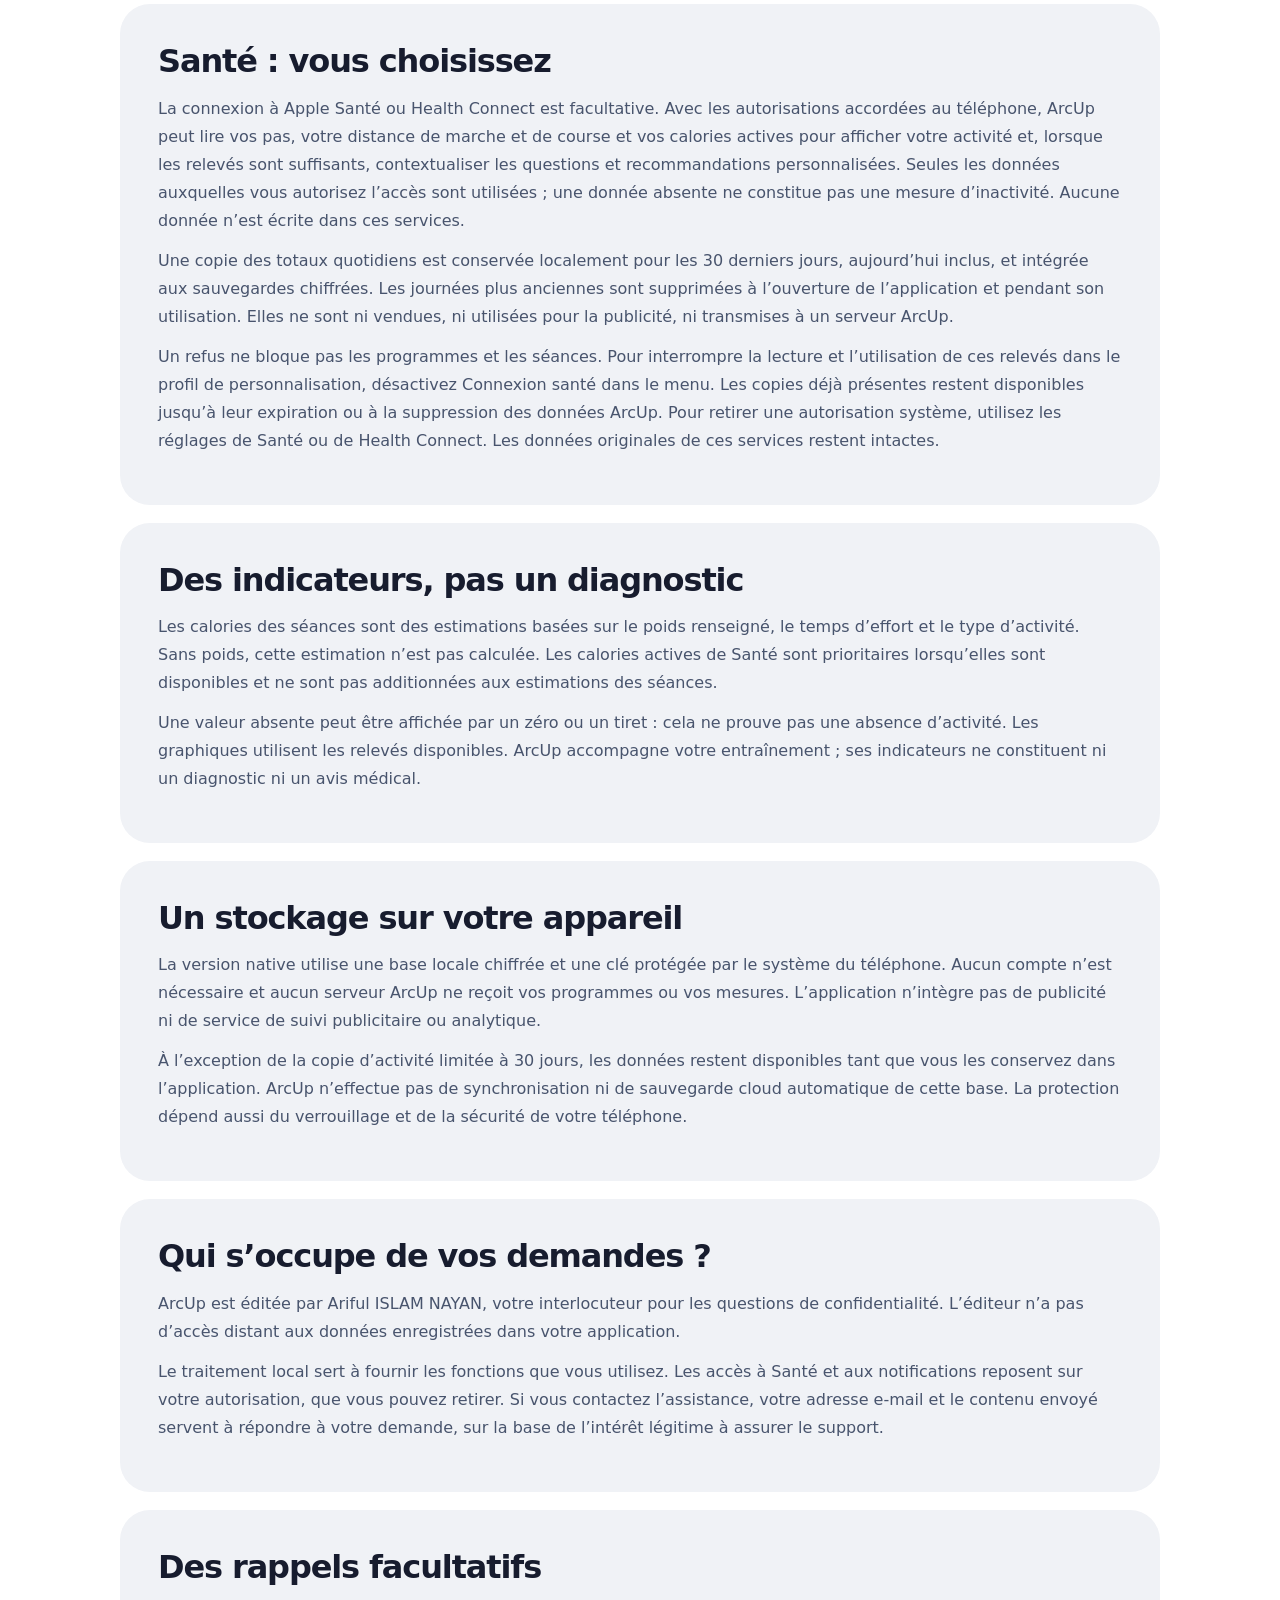
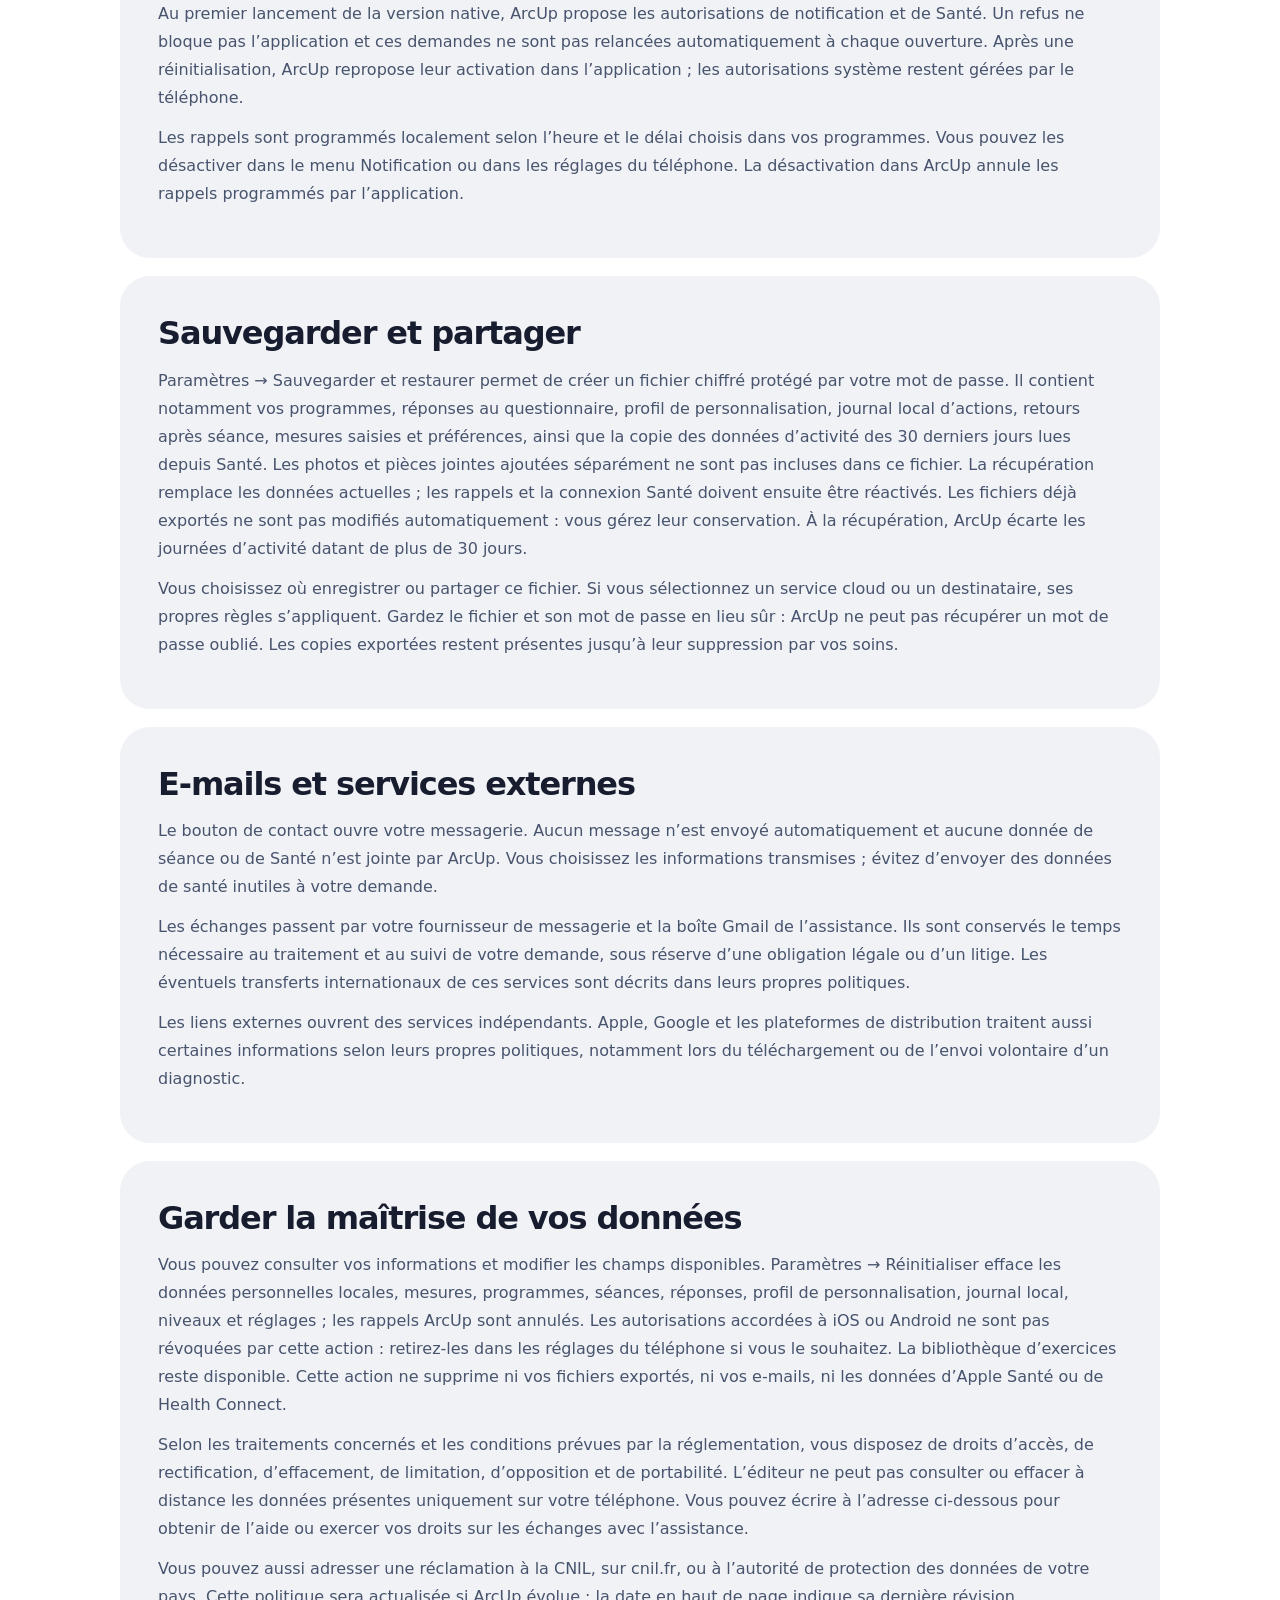
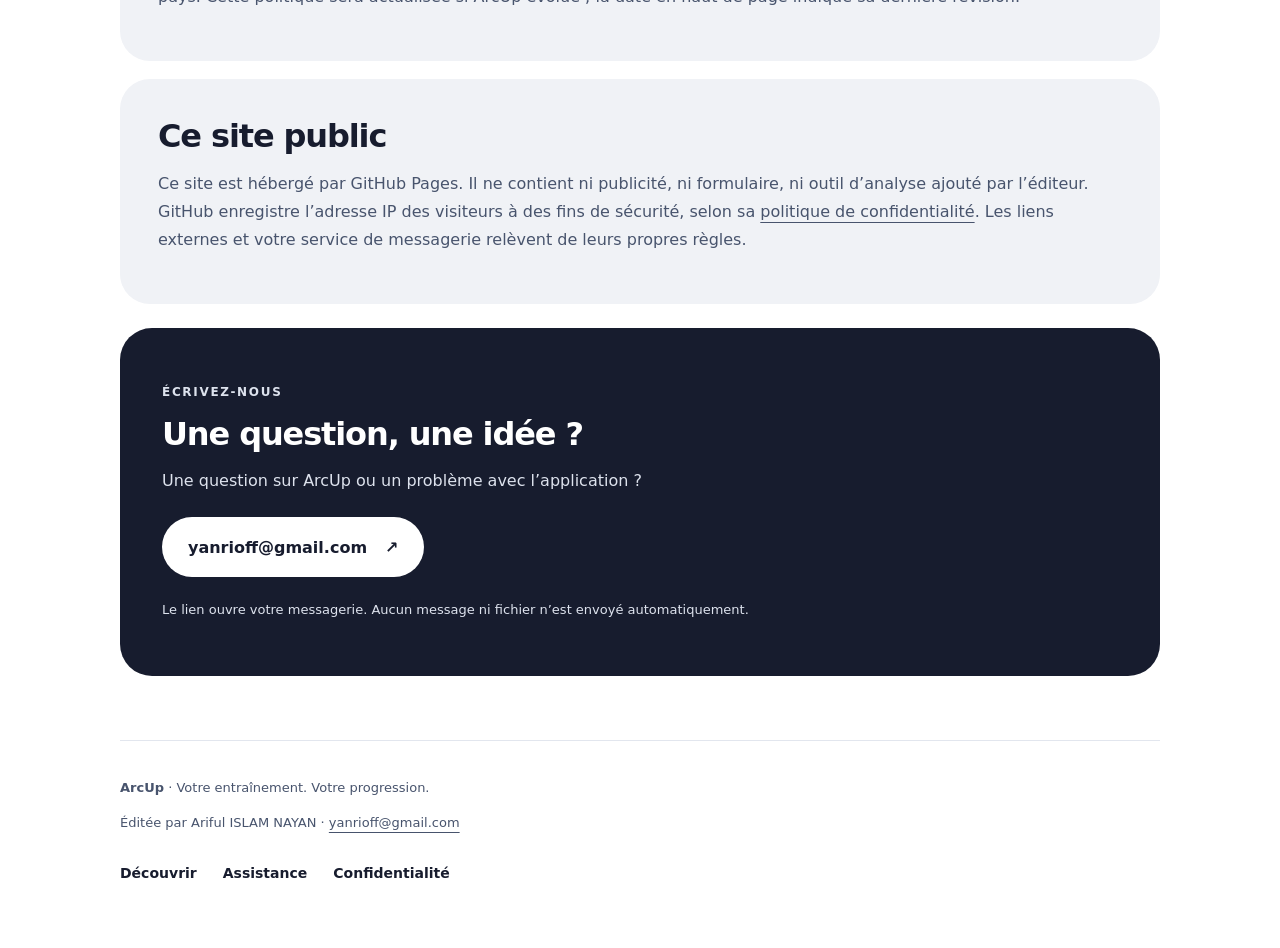
==== commit df132396: "Clarifier la personnalisation locale et la confidentialité" ====
--- a/privacy.html
+++ b/privacy.html
@@ -1,5 +1,5 @@
 <!doctype html>
 <html lang="fr"><head><meta charset="utf-8"><meta name="viewport" content="width=device-width,initial-scale=1"><meta name="color-scheme" content="light"><meta name="referrer" content="strict-origin-when-cross-origin"><title>Confidentialité — ArcUp</title><meta name="description" content="La politique de confidentialité ArcUp : stockage local, données Santé, sauvegardes, notifications et maîtrise de vos données."><link rel="stylesheet" href="style.css"></head><body><a class="skip" href="#contenu">Aller au contenu</a><header><a class="brand" href="index.html">ArcUp<span class="brand-dot" aria-hidden="true"></span></a><nav aria-label="Navigation principale"><a href="index.html">Découvrir</a><a href="support.html">Assistance</a><a href="privacy.html" aria-current="page">Confidentialité</a></nav></header><main id="contenu">
-<section class="hero compact"><p class="eyebrow">Confidentialité</p><h1>Vos données,<br>vos choix.</h1><p class="intro">Sur votre téléphone. Sans compte. Sans publicité.</p><p class="small">Dernière mise à jour : 18 septembre 2026</p></section>
-<section class="card"><h2>Ce que vous enregistrez</h2><p>Vos programmes, exercices, séries, répétitions, charges, temps de repos et historiques de séances sont conservés sur votre appareil. Ils permettent de préparer vos entraînements, de suivre vos niveaux et d’afficher vos statistiques.</p><p>Dans Mon évolution, vous pouvez renseigner votre objectif, votre date de naissance, votre taille, votre poids, votre masse grasse, votre masse musculaire et vos mensurations. Ces champs sont facultatifs. La date de naissance sert à calculer votre âge ; les mesures sont datées à leur enregistrement. Votre objectif et les informations déjà renseignées peuvent être repris lors des prochains ajouts.</p><p>Les favoris et vos préférences sont aussi enregistrés localement. D’anciennes sauvegardes peuvent contenir des informations saisies dans une version précédente, comme le sexe ou des notes, même si ces champs ne sont plus proposés.</p></section><section class="card"><h2>Santé : vous choisissez</h2><p>La connexion à Apple Santé ou Health Connect est facultative. Avec les autorisations accordées au téléphone, ArcUp peut lire vos pas, votre distance de marche et de course et vos calories actives pour afficher votre activité. Aucune donnée n’est écrite dans ces services.</p><p>Une copie des totaux quotidiens est conservée localement pour les 30 derniers jours, aujourd’hui inclus, et intégrée aux sauvegardes chiffrées. Les journées plus anciennes sont supprimées à l’ouverture de l’application et pendant son utilisation. Elles ne sont ni vendues, ni utilisées pour la publicité, ni transmises à un serveur ArcUp.</p><p>Un refus ne bloque pas les programmes et les séances. Pour interrompre la lecture, désactivez Connexion santé dans le menu. Les copies déjà présentes restent disponibles jusqu’à leur expiration ou à la suppression des données ArcUp. Pour retirer une autorisation système, utilisez les réglages de Santé ou de Health Connect. Les données originales de ces services restent intactes.</p></section><section class="card"><h2>Des indicateurs, pas un diagnostic</h2><p>Les calories des séances sont des estimations basées sur le poids renseigné, le temps d’effort et le type d’activité. Sans poids, cette estimation n’est pas calculée. Les calories actives de Santé sont prioritaires lorsqu’elles sont disponibles et ne sont pas additionnées aux estimations des séances.</p><p>Une valeur absente peut être affichée par un zéro ou un tiret : cela ne prouve pas une absence d’activité. Les graphiques utilisent les relevés disponibles. ArcUp accompagne votre entraînement ; ses indicateurs ne constituent ni un diagnostic ni un avis médical.</p></section><section class="card"><h2>Un stockage sur votre appareil</h2><p>La version native utilise une base locale chiffrée et une clé protégée par le système du téléphone. Aucun compte n’est nécessaire et aucun serveur ArcUp ne reçoit vos programmes ou vos mesures. L’application n’intègre pas de publicité ni de service de suivi publicitaire ou analytique.</p><p>À l’exception de la copie d’activité limitée à 30 jours, les données restent disponibles tant que vous les conservez dans l’application. ArcUp n’effectue pas de synchronisation ni de sauvegarde cloud automatique de cette base. La protection dépend aussi du verrouillage et de la sécurité de votre téléphone.</p></section><section class="card"><h2>Qui s’occupe de vos demandes ?</h2><p>ArcUp est éditée par Ariful ISLAM NAYAN, votre interlocuteur pour les questions de confidentialité. L’éditeur n’a pas d’accès distant aux données enregistrées dans votre application.</p><p>Le traitement local sert à fournir les fonctions que vous utilisez. Les accès à Santé et aux notifications reposent sur votre autorisation, que vous pouvez retirer. Si vous contactez l’assistance, votre adresse e-mail et le contenu envoyé servent à répondre à votre demande, sur la base de l’intérêt légitime à assurer le support.</p></section><section class="card"><h2>Des rappels facultatifs</h2><p>Au premier lancement de la version native, ArcUp propose les autorisations de notification et de Santé. Un refus ne bloque pas l’application et ces demandes ne sont pas relancées automatiquement à chaque ouverture.</p><p>Les rappels sont programmés localement selon l’heure et le délai choisis dans vos programmes. Vous pouvez les désactiver dans le menu Notification ou dans les réglages du téléphone. La désactivation dans ArcUp annule les rappels programmés par l’application.</p></section><section class="card"><h2>Sauvegarder et partager</h2><p>Paramètres → Sauvegarder et restaurer permet de créer un fichier chiffré protégé par votre mot de passe. Il contient notamment vos programmes, séances, mesures saisies et préférences, ainsi que la copie des données d’activité des 30 derniers jours lues depuis Santé. Les photos et pièces jointes ajoutées séparément ne sont pas incluses dans ce fichier. La récupération remplace les données actuelles ; les rappels et la connexion Santé doivent ensuite être réactivés. Les fichiers déjà exportés ne sont pas modifiés automatiquement : vous gérez leur conservation. À la récupération, ArcUp écarte les journées d’activité datant de plus de 30 jours.</p><p>Vous choisissez où enregistrer ou partager ce fichier. Si vous sélectionnez un service cloud ou un destinataire, ses propres règles s’appliquent. Gardez le fichier et son mot de passe en lieu sûr : ArcUp ne peut pas récupérer un mot de passe oublié. Les copies exportées restent présentes jusqu’à leur suppression par vos soins.</p></section><section class="card"><h2>E-mails et services externes</h2><p>Le bouton de contact ouvre votre messagerie. Aucun message n’est envoyé automatiquement et aucune donnée de séance ou de Santé n’est jointe par ArcUp. Vous choisissez les informations transmises ; évitez d’envoyer des données de santé inutiles à votre demande.</p><p>Les échanges passent par votre fournisseur de messagerie et la boîte Gmail de l’assistance. Ils sont conservés le temps nécessaire au traitement et au suivi de votre demande, sous réserve d’une obligation légale ou d’un litige. Les éventuels transferts internationaux de ces services sont décrits dans leurs propres politiques.</p><p>Les liens externes ouvrent des services indépendants. Apple, Google et les plateformes de distribution traitent aussi certaines informations selon leurs propres politiques, notamment lors du téléchargement ou de l’envoi volontaire d’un diagnostic.</p></section><section class="card"><h2>Garder la maîtrise de vos données</h2><p>Vous pouvez consulter vos informations et modifier les champs disponibles. Paramètres → Supprimer les données efface les données personnelles locales, mesures, programmes, séances et rappels ArcUp. La bibliothèque d’exercices reste disponible. Cette action ne supprime ni vos fichiers exportés, ni vos e-mails, ni les données d’Apple Santé ou de Health Connect.</p><p>Selon les traitements concernés et les conditions prévues par la réglementation, vous disposez de droits d’accès, de rectification, d’effacement, de limitation, d’opposition et de portabilité. L’éditeur ne peut pas consulter ou effacer à distance les données présentes uniquement sur votre téléphone. Vous pouvez écrire à l’adresse ci-dessous pour obtenir de l’aide ou exercer vos droits sur les échanges avec l’assistance.</p><p>Vous pouvez aussi adresser une réclamation à la CNIL, sur cnil.fr, ou à l’autorité de protection des données de votre pays. Cette politique sera actualisée si ArcUp évolue ; la date en haut de page indique sa dernière révision.</p></section>
+<section class="hero compact"><p class="eyebrow">Confidentialité</p><h1>Vos données,<br>vos choix.</h1><p class="intro">Sur votre téléphone. Sans compte. Sans publicité.</p><p class="small">Dernière mise à jour : 21 septembre 2026</p></section>
+<section class="card"><h2>Ce que vous enregistrez</h2><p>Vos programmes, exercices, séries, répétitions, charges, temps de repos et historiques de séances sont conservés sur votre appareil. Ils permettent de préparer vos entraînements, de suivre vos niveaux et d’afficher vos statistiques.</p><p>Dans Mon évolution, vous pouvez renseigner votre objectif, votre date de naissance, votre taille, votre poids, votre masse grasse, votre masse musculaire et vos mensurations. Ces champs sont facultatifs. La date de naissance sert à calculer votre âge ; les mesures sont datées à leur enregistrement. Votre objectif et les informations déjà renseignées peuvent être repris lors des prochains ajouts.</p><p>Les favoris et vos préférences sont aussi enregistrés localement. D’anciennes sauvegardes peuvent contenir des informations saisies dans une version précédente, comme le sexe ou des notes, même si ces champs ne sont plus proposés.</p></section><section class="card"><h2>Des recommandations personnalisées sur votre appareil</h2><p>Lorsque vous créez un programme automatique, vos réponses décrivent notamment votre objectif, votre expérience, vos disponibilités, votre matériel et vos capacités déclarées. Votre date de naissance, votre taille et votre poids complètent ce profil. Si vous renseignez des limitations physiques ou des retours de difficulté et de technique après une séance, ces informations sont également conservées localement.</p><p>ArcUp utilise ces informations, vos favoris et les séances enregistrées pour sélectionner les questions proposées, préparer des programmes et proposer des évolutions. Un profil interne est recalculé à partir des informations disponibles. Certaines estimations peuvent être incertaines ; un niveau choisi ou une modification de programme ne prouve pas une performance réalisée.</p><p>Un journal local conserve certaines actions : création, modification ou suppression de programmes, enregistrement de séances et changements de niveau. Il est limité aux 1 000 derniers événements et écarte ceux de plus de 90 jours lors de sa mise à jour. Les réponses associées aux programmes, les mesures et les historiques restent conservés avec vos données jusqu’à leur suppression ou à la réinitialisation.</p><p>Les recommandations sont calculées sur le téléphone. Vos réponses et votre profil ne sont pas envoyés à un service d’intelligence artificielle et ne servent pas à entraîner un modèle partagé avec d’autres utilisateurs. Ces recommandations peuvent être imparfaites et ne remplacent pas un accompagnement professionnel ou médical. Vous pouvez modifier vos réponses avant la création, ajuster vos programmes ou créer une séance manuellement.</p></section><section class="card"><h2>Santé : vous choisissez</h2><p>La connexion à Apple Santé ou Health Connect est facultative. Avec les autorisations accordées au téléphone, ArcUp peut lire vos pas, votre distance de marche et de course et vos calories actives pour afficher votre activité et, lorsque les relevés sont suffisants, contextualiser les questions et recommandations personnalisées. Seules les données auxquelles vous autorisez l’accès sont utilisées ; une donnée absente ne constitue pas une mesure d’inactivité. Aucune donnée n’est écrite dans ces services.</p><p>Une copie des totaux quotidiens est conservée localement pour les 30 derniers jours, aujourd’hui inclus, et intégrée aux sauvegardes chiffrées. Les journées plus anciennes sont supprimées à l’ouverture de l’application et pendant son utilisation. Elles ne sont ni vendues, ni utilisées pour la publicité, ni transmises à un serveur ArcUp.</p><p>Un refus ne bloque pas les programmes et les séances. Pour interrompre la lecture et l’utilisation de ces relevés dans le profil de personnalisation, désactivez Connexion santé dans le menu. Les copies déjà présentes restent disponibles jusqu’à leur expiration ou à la suppression des données ArcUp. Pour retirer une autorisation système, utilisez les réglages de Santé ou de Health Connect. Les données originales de ces services restent intactes.</p></section><section class="card"><h2>Des indicateurs, pas un diagnostic</h2><p>Les calories des séances sont des estimations basées sur le poids renseigné, le temps d’effort et le type d’activité. Sans poids, cette estimation n’est pas calculée. Les calories actives de Santé sont prioritaires lorsqu’elles sont disponibles et ne sont pas additionnées aux estimations des séances.</p><p>Une valeur absente peut être affichée par un zéro ou un tiret : cela ne prouve pas une absence d’activité. Les graphiques utilisent les relevés disponibles. ArcUp accompagne votre entraînement ; ses indicateurs ne constituent ni un diagnostic ni un avis médical.</p></section><section class="card"><h2>Un stockage sur votre appareil</h2><p>La version native utilise une base locale chiffrée et une clé protégée par le système du téléphone. Aucun compte n’est nécessaire et aucun serveur ArcUp ne reçoit vos programmes ou vos mesures. L’application n’intègre pas de publicité ni de service de suivi publicitaire ou analytique.</p><p>À l’exception de la copie d’activité limitée à 30 jours, les données restent disponibles tant que vous les conservez dans l’application. ArcUp n’effectue pas de synchronisation ni de sauvegarde cloud automatique de cette base. La protection dépend aussi du verrouillage et de la sécurité de votre téléphone.</p></section><section class="card"><h2>Qui s’occupe de vos demandes ?</h2><p>ArcUp est éditée par Ariful ISLAM NAYAN, votre interlocuteur pour les questions de confidentialité. L’éditeur n’a pas d’accès distant aux données enregistrées dans votre application.</p><p>Le traitement local sert à fournir les fonctions que vous utilisez. Les accès à Santé et aux notifications reposent sur votre autorisation, que vous pouvez retirer. Si vous contactez l’assistance, votre adresse e-mail et le contenu envoyé servent à répondre à votre demande, sur la base de l’intérêt légitime à assurer le support.</p></section><section class="card"><h2>Des rappels facultatifs</h2><p>Au premier lancement de la version native, ArcUp propose les autorisations de notification et de Santé. Un refus ne bloque pas l’application et ces demandes ne sont pas relancées automatiquement à chaque ouverture. Après une réinitialisation, ArcUp repropose leur activation dans l’application ; les autorisations système restent gérées par le téléphone.</p><p>Les rappels sont programmés localement selon l’heure et le délai choisis dans vos programmes. Vous pouvez les désactiver dans le menu Notification ou dans les réglages du téléphone. La désactivation dans ArcUp annule les rappels programmés par l’application.</p></section><section class="card"><h2>Sauvegarder et partager</h2><p>Paramètres → Sauvegarder et restaurer permet de créer un fichier chiffré protégé par votre mot de passe. Il contient notamment vos programmes, réponses au questionnaire, profil de personnalisation, journal local d’actions, retours après séance, mesures saisies et préférences, ainsi que la copie des données d’activité des 30 derniers jours lues depuis Santé. Les photos et pièces jointes ajoutées séparément ne sont pas incluses dans ce fichier. La récupération remplace les données actuelles ; les rappels et la connexion Santé doivent ensuite être réactivés. Les fichiers déjà exportés ne sont pas modifiés automatiquement : vous gérez leur conservation. À la récupération, ArcUp écarte les journées d’activité datant de plus de 30 jours.</p><p>Vous choisissez où enregistrer ou partager ce fichier. Si vous sélectionnez un service cloud ou un destinataire, ses propres règles s’appliquent. Gardez le fichier et son mot de passe en lieu sûr : ArcUp ne peut pas récupérer un mot de passe oublié. Les copies exportées restent présentes jusqu’à leur suppression par vos soins.</p></section><section class="card"><h2>E-mails et services externes</h2><p>Le bouton de contact ouvre votre messagerie. Aucun message n’est envoyé automatiquement et aucune donnée de séance ou de Santé n’est jointe par ArcUp. Vous choisissez les informations transmises ; évitez d’envoyer des données de santé inutiles à votre demande.</p><p>Les échanges passent par votre fournisseur de messagerie et la boîte Gmail de l’assistance. Ils sont conservés le temps nécessaire au traitement et au suivi de votre demande, sous réserve d’une obligation légale ou d’un litige. Les éventuels transferts internationaux de ces services sont décrits dans leurs propres politiques.</p><p>Les liens externes ouvrent des services indépendants. Apple, Google et les plateformes de distribution traitent aussi certaines informations selon leurs propres politiques, notamment lors du téléchargement ou de l’envoi volontaire d’un diagnostic.</p></section><section class="card"><h2>Garder la maîtrise de vos données</h2><p>Vous pouvez consulter vos informations et modifier les champs disponibles. Paramètres → Réinitialiser efface les données personnelles locales, mesures, programmes, séances, réponses, profil de personnalisation, journal local, niveaux et réglages ; les rappels ArcUp sont annulés. Les autorisations accordées à iOS ou Android ne sont pas révoquées par cette action : retirez-les dans les réglages du téléphone si vous le souhaitez. La bibliothèque d’exercices reste disponible. Cette action ne supprime ni vos fichiers exportés, ni vos e-mails, ni les données d’Apple Santé ou de Health Connect.</p><p>Selon les traitements concernés et les conditions prévues par la réglementation, vous disposez de droits d’accès, de rectification, d’effacement, de limitation, d’opposition et de portabilité. L’éditeur ne peut pas consulter ou effacer à distance les données présentes uniquement sur votre téléphone. Vous pouvez écrire à l’adresse ci-dessous pour obtenir de l’aide ou exercer vos droits sur les échanges avec l’assistance.</p><p>Vous pouvez aussi adresser une réclamation à la CNIL, sur cnil.fr, ou à l’autorité de protection des données de votre pays. Cette politique sera actualisée si ArcUp évolue ; la date en haut de page indique sa dernière révision.</p></section>
 <section class="card"><h2>Ce site public</h2><p>Ce site est hébergé par GitHub Pages. Il ne contient ni publicité, ni formulaire, ni outil d’analyse ajouté par l’éditeur. GitHub enregistre l’adresse IP des visiteurs à des fins de sécurité, selon sa <a href="https://docs.github.com/en/site-policy/privacy-policies/github-general-privacy-statement">politique de confidentialité</a>. Les liens externes et votre service de messagerie relèvent de leurs propres règles.</p></section><section class="contact"><p class="eyebrow">Écrivez-nous</p><h2>Une question, une idée ?</h2><p>Une question sur ArcUp ou un problème avec l’application ?</p><a class="pill light" href="mailto:yanrioff@gmail.com?subject=Assistance%20ArcUp">yanrioff@gmail.com <span aria-hidden="true">↗</span></a><p class="small">Le lien ouvre votre messagerie. Aucun message ni fichier n’est envoyé automatiquement.</p></section></main><footer><p><strong>ArcUp</strong> · Votre entraînement. Votre progression.</p><p>Éditée par Ariful ISLAM NAYAN · <a href="mailto:yanrioff@gmail.com">yanrioff@gmail.com</a></p><nav aria-label="Liens utiles"><a href="index.html">Découvrir</a><a href="support.html">Assistance</a><a href="privacy.html" aria-current="page">Confidentialité</a></nav></footer></body></html>
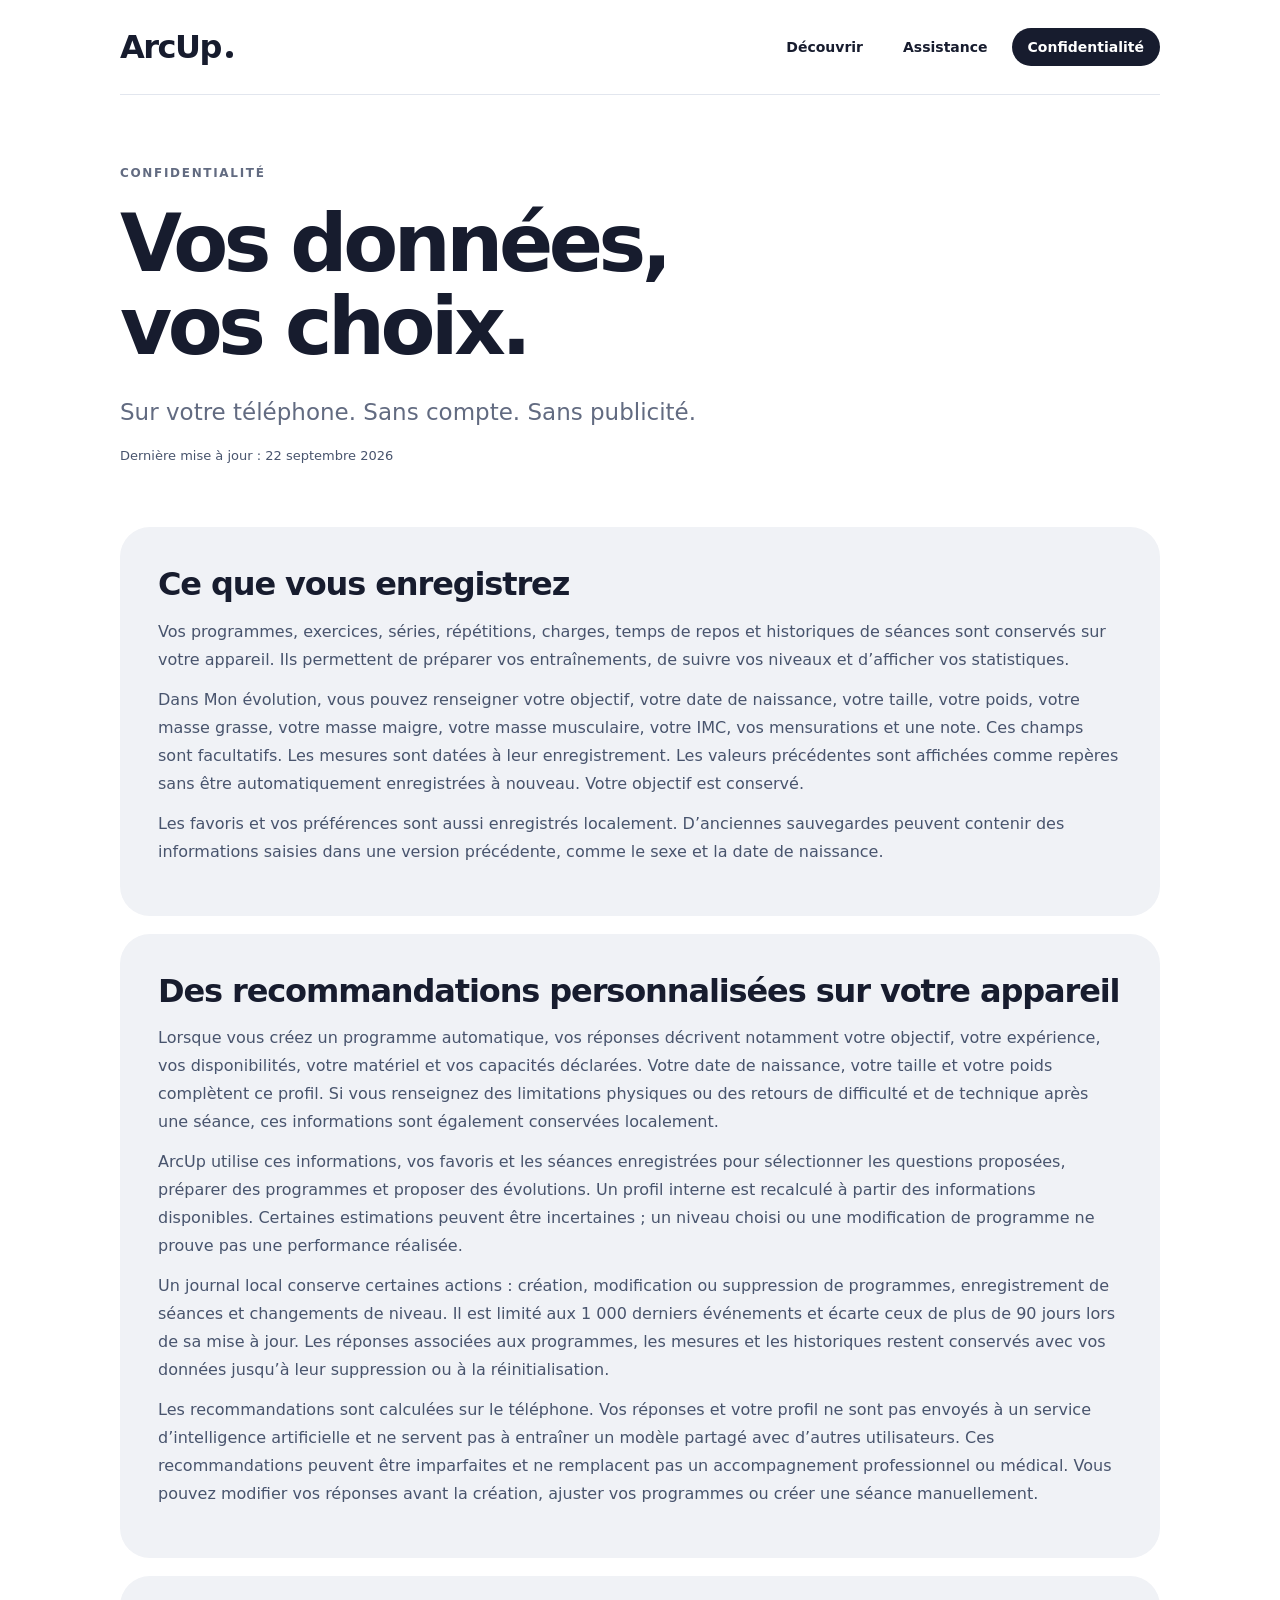
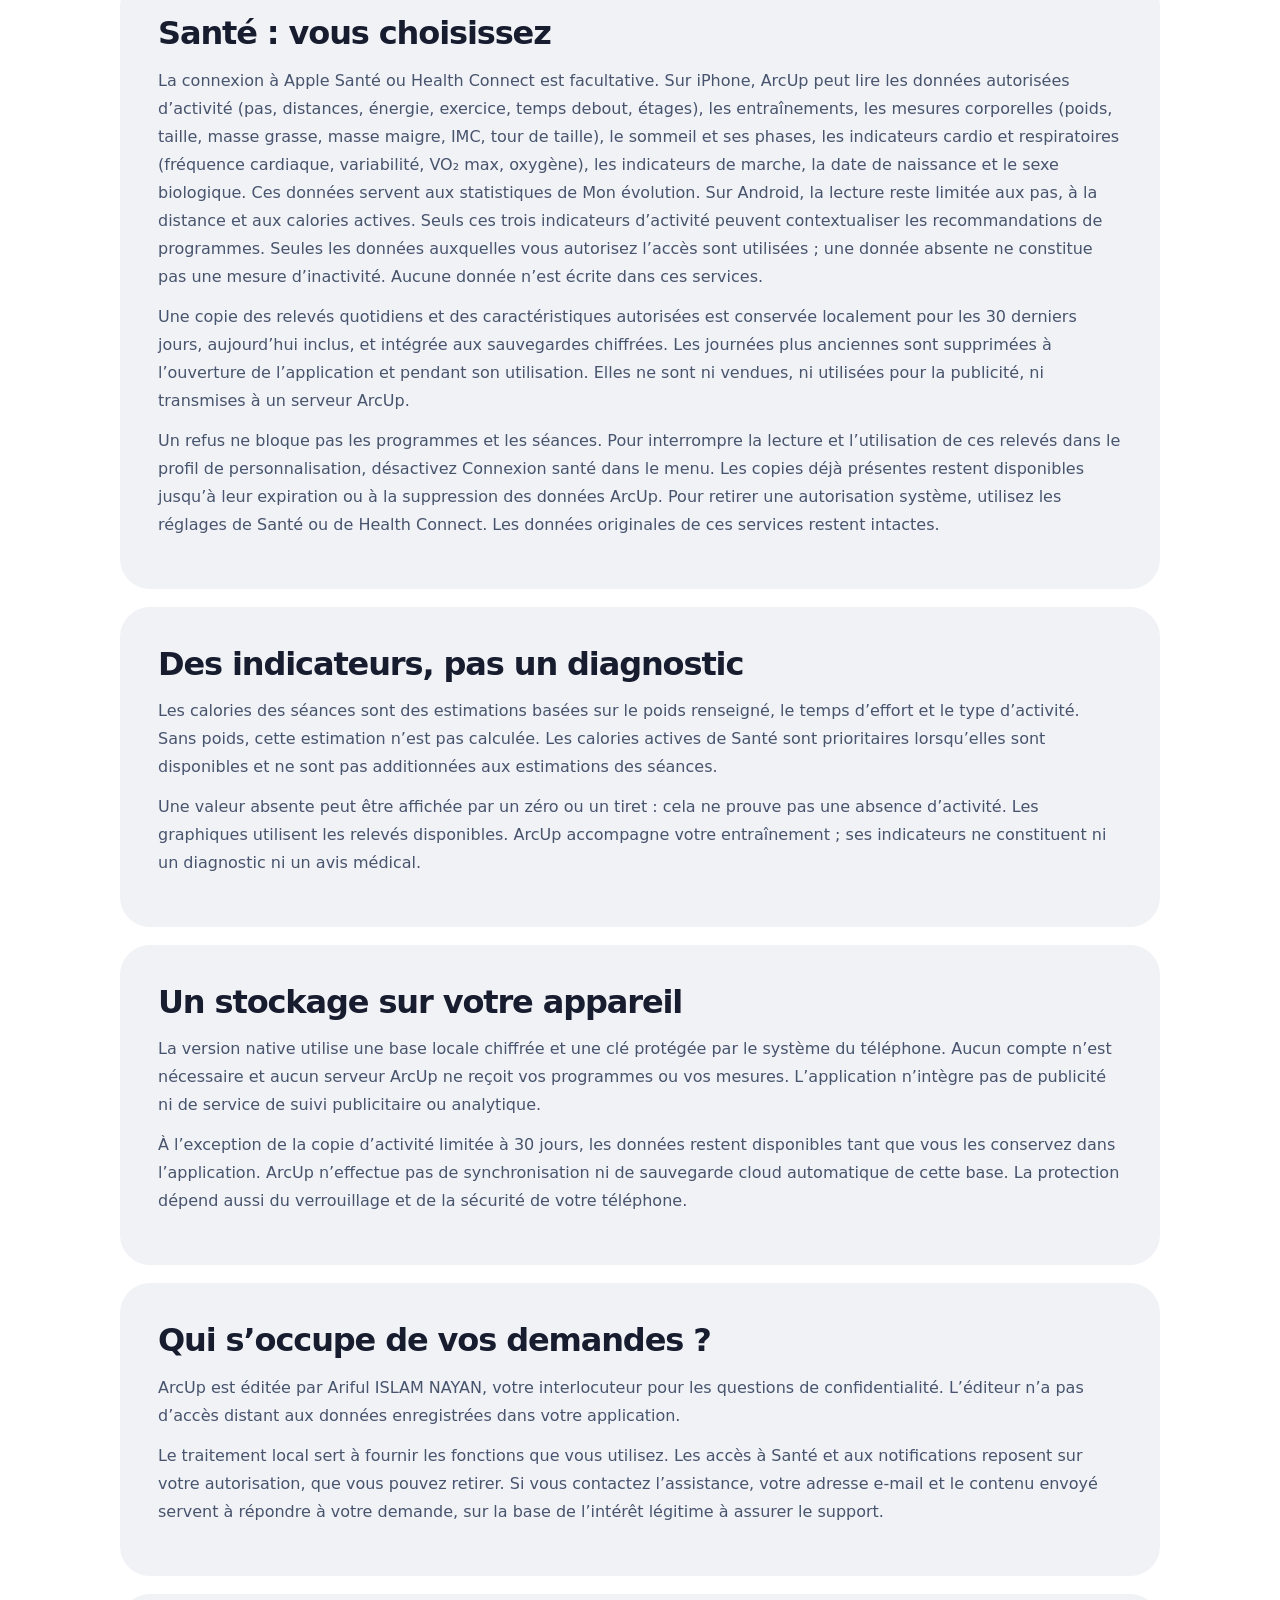
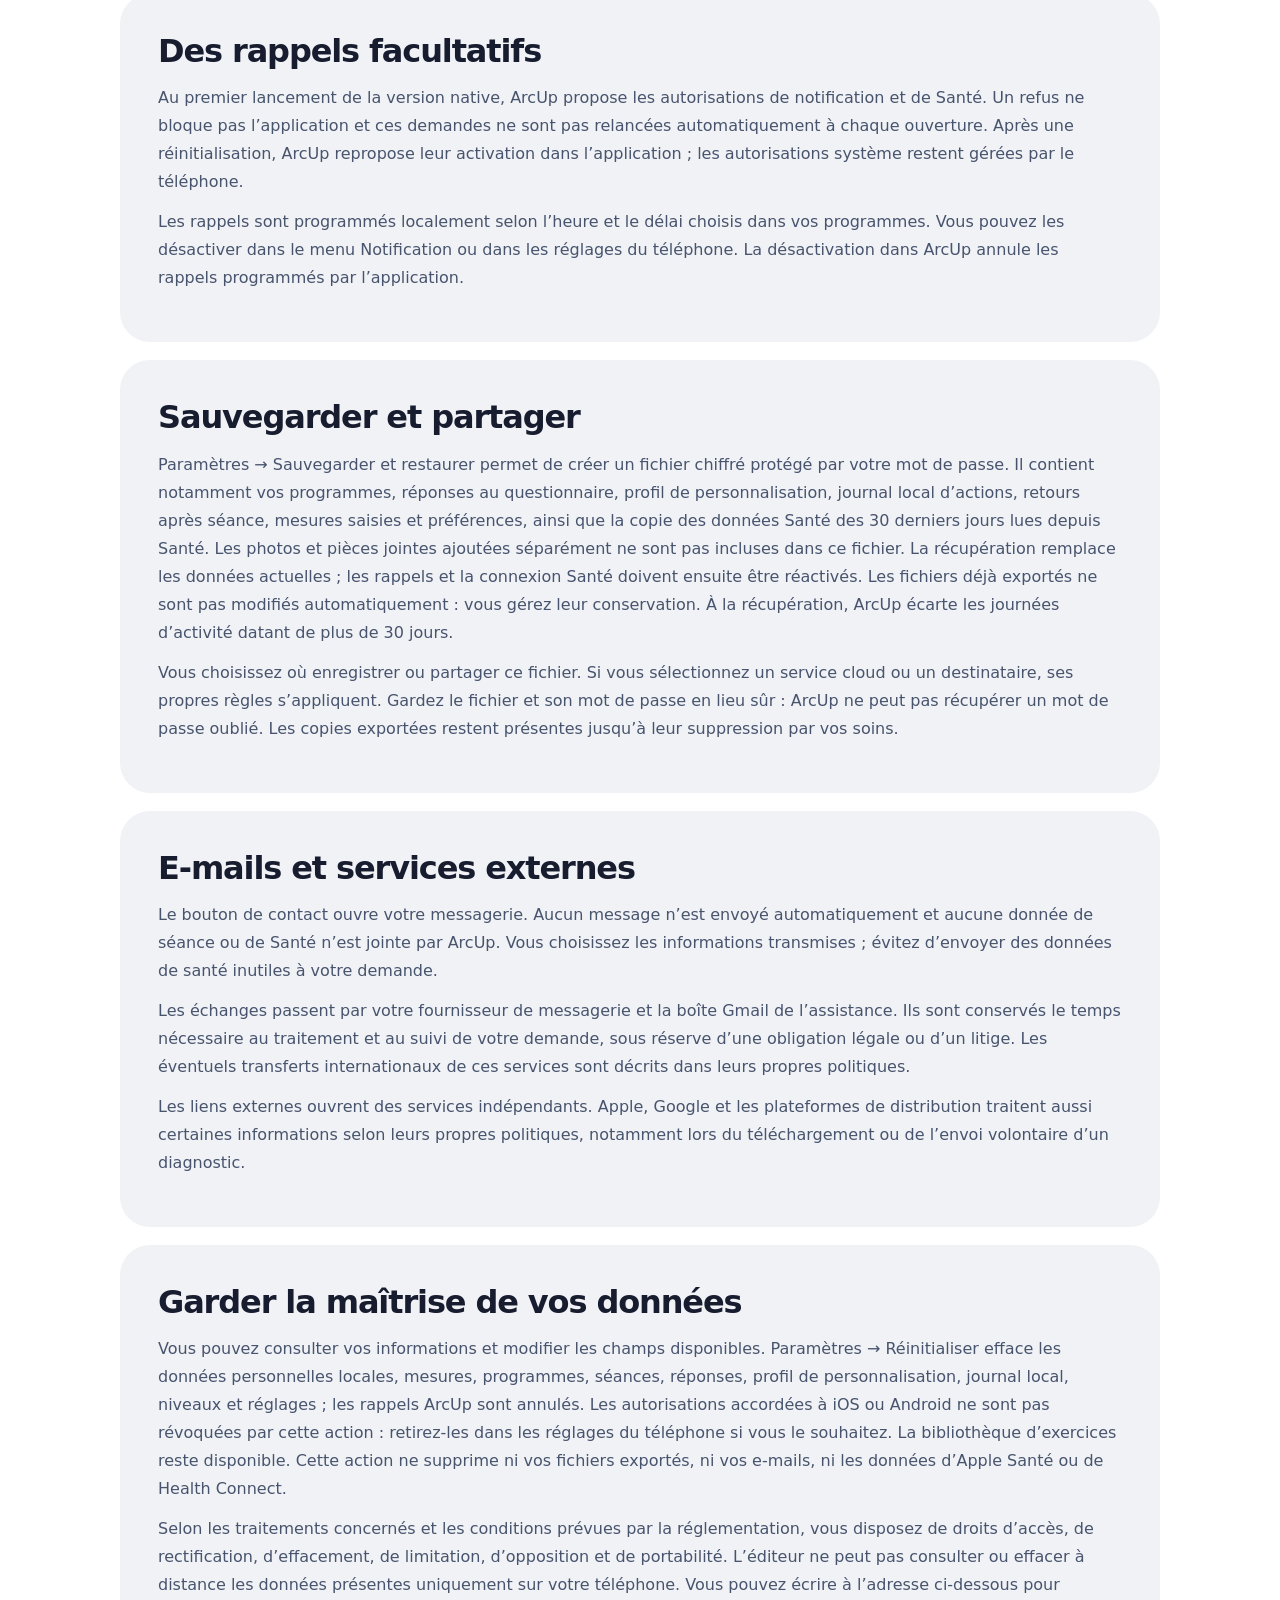
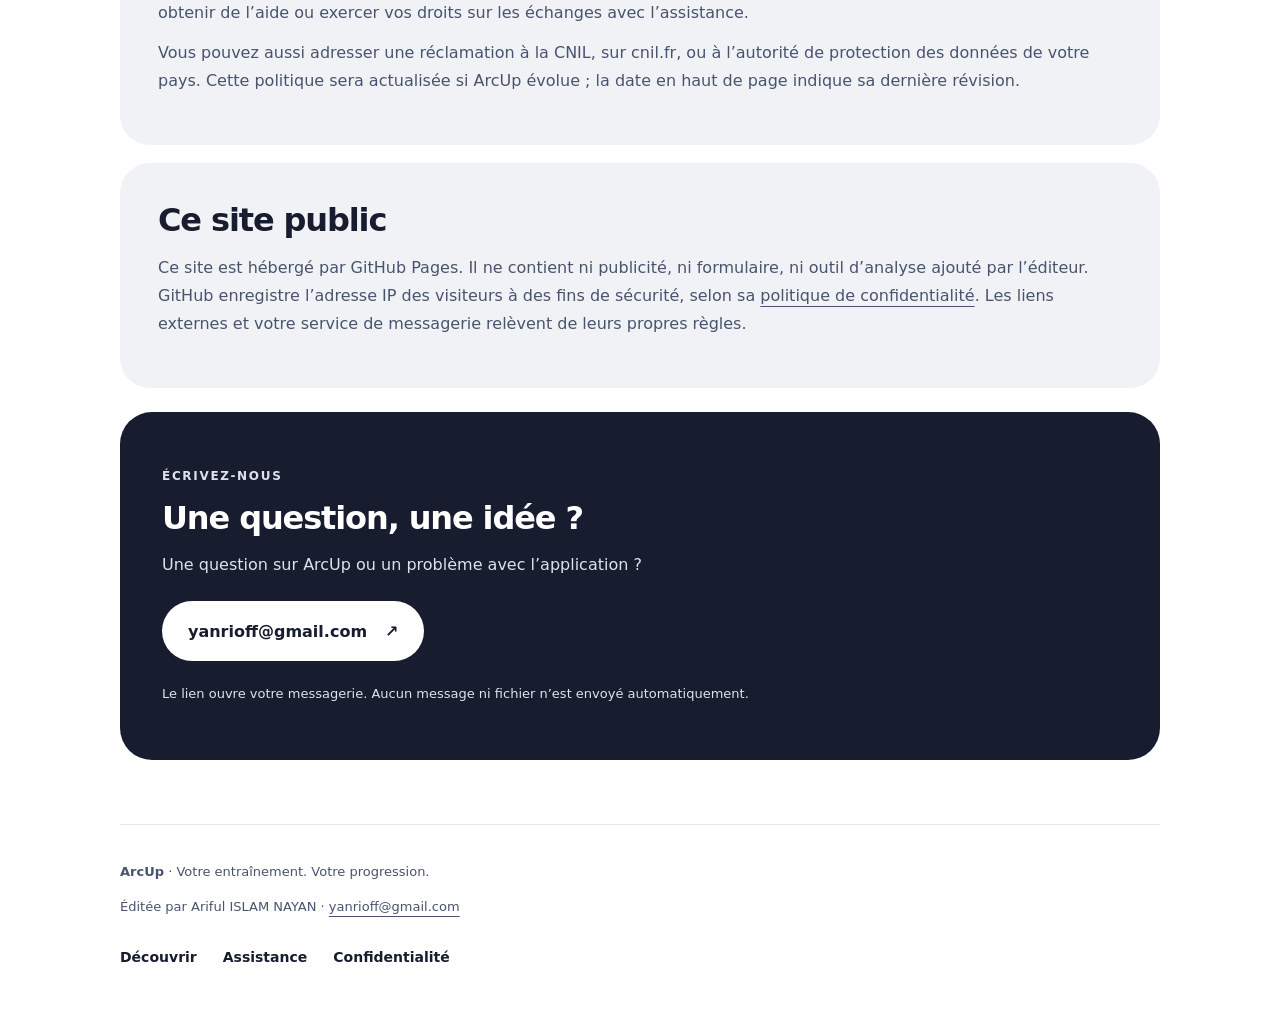
==== commit e00d4802: "Actualiser Santé, confidentialité et assistance ArcUp" ====
--- a/privacy.html
+++ b/privacy.html
@@ -1,5 +1,5 @@
 <!doctype html>
 <html lang="fr"><head><meta charset="utf-8"><meta name="viewport" content="width=device-width,initial-scale=1"><meta name="color-scheme" content="light"><meta name="referrer" content="strict-origin-when-cross-origin"><title>Confidentialité — ArcUp</title><meta name="description" content="La politique de confidentialité ArcUp : stockage local, données Santé, sauvegardes, notifications et maîtrise de vos données."><link rel="stylesheet" href="style.css"></head><body><a class="skip" href="#contenu">Aller au contenu</a><header><a class="brand" href="index.html">ArcUp<span class="brand-dot" aria-hidden="true"></span></a><nav aria-label="Navigation principale"><a href="index.html">Découvrir</a><a href="support.html">Assistance</a><a href="privacy.html" aria-current="page">Confidentialité</a></nav></header><main id="contenu">
-<section class="hero compact"><p class="eyebrow">Confidentialité</p><h1>Vos données,<br>vos choix.</h1><p class="intro">Sur votre téléphone. Sans compte. Sans publicité.</p><p class="small">Dernière mise à jour : 21 septembre 2026</p></section>
-<section class="card"><h2>Ce que vous enregistrez</h2><p>Vos programmes, exercices, séries, répétitions, charges, temps de repos et historiques de séances sont conservés sur votre appareil. Ils permettent de préparer vos entraînements, de suivre vos niveaux et d’afficher vos statistiques.</p><p>Dans Mon évolution, vous pouvez renseigner votre objectif, votre date de naissance, votre taille, votre poids, votre masse grasse, votre masse musculaire et vos mensurations. Ces champs sont facultatifs. La date de naissance sert à calculer votre âge ; les mesures sont datées à leur enregistrement. Votre objectif et les informations déjà renseignées peuvent être repris lors des prochains ajouts.</p><p>Les favoris et vos préférences sont aussi enregistrés localement. D’anciennes sauvegardes peuvent contenir des informations saisies dans une version précédente, comme le sexe ou des notes, même si ces champs ne sont plus proposés.</p></section><section class="card"><h2>Des recommandations personnalisées sur votre appareil</h2><p>Lorsque vous créez un programme automatique, vos réponses décrivent notamment votre objectif, votre expérience, vos disponibilités, votre matériel et vos capacités déclarées. Votre date de naissance, votre taille et votre poids complètent ce profil. Si vous renseignez des limitations physiques ou des retours de difficulté et de technique après une séance, ces informations sont également conservées localement.</p><p>ArcUp utilise ces informations, vos favoris et les séances enregistrées pour sélectionner les questions proposées, préparer des programmes et proposer des évolutions. Un profil interne est recalculé à partir des informations disponibles. Certaines estimations peuvent être incertaines ; un niveau choisi ou une modification de programme ne prouve pas une performance réalisée.</p><p>Un journal local conserve certaines actions : création, modification ou suppression de programmes, enregistrement de séances et changements de niveau. Il est limité aux 1 000 derniers événements et écarte ceux de plus de 90 jours lors de sa mise à jour. Les réponses associées aux programmes, les mesures et les historiques restent conservés avec vos données jusqu’à leur suppression ou à la réinitialisation.</p><p>Les recommandations sont calculées sur le téléphone. Vos réponses et votre profil ne sont pas envoyés à un service d’intelligence artificielle et ne servent pas à entraîner un modèle partagé avec d’autres utilisateurs. Ces recommandations peuvent être imparfaites et ne remplacent pas un accompagnement professionnel ou médical. Vous pouvez modifier vos réponses avant la création, ajuster vos programmes ou créer une séance manuellement.</p></section><section class="card"><h2>Santé : vous choisissez</h2><p>La connexion à Apple Santé ou Health Connect est facultative. Avec les autorisations accordées au téléphone, ArcUp peut lire vos pas, votre distance de marche et de course et vos calories actives pour afficher votre activité et, lorsque les relevés sont suffisants, contextualiser les questions et recommandations personnalisées. Seules les données auxquelles vous autorisez l’accès sont utilisées ; une donnée absente ne constitue pas une mesure d’inactivité. Aucune donnée n’est écrite dans ces services.</p><p>Une copie des totaux quotidiens est conservée localement pour les 30 derniers jours, aujourd’hui inclus, et intégrée aux sauvegardes chiffrées. Les journées plus anciennes sont supprimées à l’ouverture de l’application et pendant son utilisation. Elles ne sont ni vendues, ni utilisées pour la publicité, ni transmises à un serveur ArcUp.</p><p>Un refus ne bloque pas les programmes et les séances. Pour interrompre la lecture et l’utilisation de ces relevés dans le profil de personnalisation, désactivez Connexion santé dans le menu. Les copies déjà présentes restent disponibles jusqu’à leur expiration ou à la suppression des données ArcUp. Pour retirer une autorisation système, utilisez les réglages de Santé ou de Health Connect. Les données originales de ces services restent intactes.</p></section><section class="card"><h2>Des indicateurs, pas un diagnostic</h2><p>Les calories des séances sont des estimations basées sur le poids renseigné, le temps d’effort et le type d’activité. Sans poids, cette estimation n’est pas calculée. Les calories actives de Santé sont prioritaires lorsqu’elles sont disponibles et ne sont pas additionnées aux estimations des séances.</p><p>Une valeur absente peut être affichée par un zéro ou un tiret : cela ne prouve pas une absence d’activité. Les graphiques utilisent les relevés disponibles. ArcUp accompagne votre entraînement ; ses indicateurs ne constituent ni un diagnostic ni un avis médical.</p></section><section class="card"><h2>Un stockage sur votre appareil</h2><p>La version native utilise une base locale chiffrée et une clé protégée par le système du téléphone. Aucun compte n’est nécessaire et aucun serveur ArcUp ne reçoit vos programmes ou vos mesures. L’application n’intègre pas de publicité ni de service de suivi publicitaire ou analytique.</p><p>À l’exception de la copie d’activité limitée à 30 jours, les données restent disponibles tant que vous les conservez dans l’application. ArcUp n’effectue pas de synchronisation ni de sauvegarde cloud automatique de cette base. La protection dépend aussi du verrouillage et de la sécurité de votre téléphone.</p></section><section class="card"><h2>Qui s’occupe de vos demandes ?</h2><p>ArcUp est éditée par Ariful ISLAM NAYAN, votre interlocuteur pour les questions de confidentialité. L’éditeur n’a pas d’accès distant aux données enregistrées dans votre application.</p><p>Le traitement local sert à fournir les fonctions que vous utilisez. Les accès à Santé et aux notifications reposent sur votre autorisation, que vous pouvez retirer. Si vous contactez l’assistance, votre adresse e-mail et le contenu envoyé servent à répondre à votre demande, sur la base de l’intérêt légitime à assurer le support.</p></section><section class="card"><h2>Des rappels facultatifs</h2><p>Au premier lancement de la version native, ArcUp propose les autorisations de notification et de Santé. Un refus ne bloque pas l’application et ces demandes ne sont pas relancées automatiquement à chaque ouverture. Après une réinitialisation, ArcUp repropose leur activation dans l’application ; les autorisations système restent gérées par le téléphone.</p><p>Les rappels sont programmés localement selon l’heure et le délai choisis dans vos programmes. Vous pouvez les désactiver dans le menu Notification ou dans les réglages du téléphone. La désactivation dans ArcUp annule les rappels programmés par l’application.</p></section><section class="card"><h2>Sauvegarder et partager</h2><p>Paramètres → Sauvegarder et restaurer permet de créer un fichier chiffré protégé par votre mot de passe. Il contient notamment vos programmes, réponses au questionnaire, profil de personnalisation, journal local d’actions, retours après séance, mesures saisies et préférences, ainsi que la copie des données d’activité des 30 derniers jours lues depuis Santé. Les photos et pièces jointes ajoutées séparément ne sont pas incluses dans ce fichier. La récupération remplace les données actuelles ; les rappels et la connexion Santé doivent ensuite être réactivés. Les fichiers déjà exportés ne sont pas modifiés automatiquement : vous gérez leur conservation. À la récupération, ArcUp écarte les journées d’activité datant de plus de 30 jours.</p><p>Vous choisissez où enregistrer ou partager ce fichier. Si vous sélectionnez un service cloud ou un destinataire, ses propres règles s’appliquent. Gardez le fichier et son mot de passe en lieu sûr : ArcUp ne peut pas récupérer un mot de passe oublié. Les copies exportées restent présentes jusqu’à leur suppression par vos soins.</p></section><section class="card"><h2>E-mails et services externes</h2><p>Le bouton de contact ouvre votre messagerie. Aucun message n’est envoyé automatiquement et aucune donnée de séance ou de Santé n’est jointe par ArcUp. Vous choisissez les informations transmises ; évitez d’envoyer des données de santé inutiles à votre demande.</p><p>Les échanges passent par votre fournisseur de messagerie et la boîte Gmail de l’assistance. Ils sont conservés le temps nécessaire au traitement et au suivi de votre demande, sous réserve d’une obligation légale ou d’un litige. Les éventuels transferts internationaux de ces services sont décrits dans leurs propres politiques.</p><p>Les liens externes ouvrent des services indépendants. Apple, Google et les plateformes de distribution traitent aussi certaines informations selon leurs propres politiques, notamment lors du téléchargement ou de l’envoi volontaire d’un diagnostic.</p></section><section class="card"><h2>Garder la maîtrise de vos données</h2><p>Vous pouvez consulter vos informations et modifier les champs disponibles. Paramètres → Réinitialiser efface les données personnelles locales, mesures, programmes, séances, réponses, profil de personnalisation, journal local, niveaux et réglages ; les rappels ArcUp sont annulés. Les autorisations accordées à iOS ou Android ne sont pas révoquées par cette action : retirez-les dans les réglages du téléphone si vous le souhaitez. La bibliothèque d’exercices reste disponible. Cette action ne supprime ni vos fichiers exportés, ni vos e-mails, ni les données d’Apple Santé ou de Health Connect.</p><p>Selon les traitements concernés et les conditions prévues par la réglementation, vous disposez de droits d’accès, de rectification, d’effacement, de limitation, d’opposition et de portabilité. L’éditeur ne peut pas consulter ou effacer à distance les données présentes uniquement sur votre téléphone. Vous pouvez écrire à l’adresse ci-dessous pour obtenir de l’aide ou exercer vos droits sur les échanges avec l’assistance.</p><p>Vous pouvez aussi adresser une réclamation à la CNIL, sur cnil.fr, ou à l’autorité de protection des données de votre pays. Cette politique sera actualisée si ArcUp évolue ; la date en haut de page indique sa dernière révision.</p></section>
+<section class="hero compact"><p class="eyebrow">Confidentialité</p><h1>Vos données,<br>vos choix.</h1><p class="intro">Sur votre téléphone. Sans compte. Sans publicité.</p><p class="small">Dernière mise à jour : 22 septembre 2026</p></section>
+<section class="card"><h2>Ce que vous enregistrez</h2><p>Vos programmes, exercices, séries, répétitions, charges, temps de repos et historiques de séances sont conservés sur votre appareil. Ils permettent de préparer vos entraînements, de suivre vos niveaux et d’afficher vos statistiques.</p><p>Dans Mon évolution, vous pouvez renseigner votre objectif, votre date de naissance, votre taille, votre poids, votre masse grasse, votre masse maigre, votre masse musculaire, votre IMC, vos mensurations et une note. Ces champs sont facultatifs. Les mesures sont datées à leur enregistrement. Les valeurs précédentes sont affichées comme repères sans être automatiquement enregistrées à nouveau. Votre objectif est conservé.</p><p>Les favoris et vos préférences sont aussi enregistrés localement. D’anciennes sauvegardes peuvent contenir des informations saisies dans une version précédente, comme le sexe et la date de naissance.</p></section><section class="card"><h2>Des recommandations personnalisées sur votre appareil</h2><p>Lorsque vous créez un programme automatique, vos réponses décrivent notamment votre objectif, votre expérience, vos disponibilités, votre matériel et vos capacités déclarées. Votre date de naissance, votre taille et votre poids complètent ce profil. Si vous renseignez des limitations physiques ou des retours de difficulté et de technique après une séance, ces informations sont également conservées localement.</p><p>ArcUp utilise ces informations, vos favoris et les séances enregistrées pour sélectionner les questions proposées, préparer des programmes et proposer des évolutions. Un profil interne est recalculé à partir des informations disponibles. Certaines estimations peuvent être incertaines ; un niveau choisi ou une modification de programme ne prouve pas une performance réalisée.</p><p>Un journal local conserve certaines actions : création, modification ou suppression de programmes, enregistrement de séances et changements de niveau. Il est limité aux 1 000 derniers événements et écarte ceux de plus de 90 jours lors de sa mise à jour. Les réponses associées aux programmes, les mesures et les historiques restent conservés avec vos données jusqu’à leur suppression ou à la réinitialisation.</p><p>Les recommandations sont calculées sur le téléphone. Vos réponses et votre profil ne sont pas envoyés à un service d’intelligence artificielle et ne servent pas à entraîner un modèle partagé avec d’autres utilisateurs. Ces recommandations peuvent être imparfaites et ne remplacent pas un accompagnement professionnel ou médical. Vous pouvez modifier vos réponses avant la création, ajuster vos programmes ou créer une séance manuellement.</p></section><section class="card"><h2>Santé : vous choisissez</h2><p>La connexion à Apple Santé ou Health Connect est facultative. Sur iPhone, ArcUp peut lire les données autorisées d’activité (pas, distances, énergie, exercice, temps debout, étages), les entraînements, les mesures corporelles (poids, taille, masse grasse, masse maigre, IMC, tour de taille), le sommeil et ses phases, les indicateurs cardio et respiratoires (fréquence cardiaque, variabilité, VO₂ max, oxygène), les indicateurs de marche, la date de naissance et le sexe biologique. Ces données servent aux statistiques de Mon évolution. Sur Android, la lecture reste limitée aux pas, à la distance et aux calories actives. Seuls ces trois indicateurs d’activité peuvent contextualiser les recommandations de programmes. Seules les données auxquelles vous autorisez l’accès sont utilisées ; une donnée absente ne constitue pas une mesure d’inactivité. Aucune donnée n’est écrite dans ces services.</p><p>Une copie des relevés quotidiens et des caractéristiques autorisées est conservée localement pour les 30 derniers jours, aujourd’hui inclus, et intégrée aux sauvegardes chiffrées. Les journées plus anciennes sont supprimées à l’ouverture de l’application et pendant son utilisation. Elles ne sont ni vendues, ni utilisées pour la publicité, ni transmises à un serveur ArcUp.</p><p>Un refus ne bloque pas les programmes et les séances. Pour interrompre la lecture et l’utilisation de ces relevés dans le profil de personnalisation, désactivez Connexion santé dans le menu. Les copies déjà présentes restent disponibles jusqu’à leur expiration ou à la suppression des données ArcUp. Pour retirer une autorisation système, utilisez les réglages de Santé ou de Health Connect. Les données originales de ces services restent intactes.</p></section><section class="card"><h2>Des indicateurs, pas un diagnostic</h2><p>Les calories des séances sont des estimations basées sur le poids renseigné, le temps d’effort et le type d’activité. Sans poids, cette estimation n’est pas calculée. Les calories actives de Santé sont prioritaires lorsqu’elles sont disponibles et ne sont pas additionnées aux estimations des séances.</p><p>Une valeur absente peut être affichée par un zéro ou un tiret : cela ne prouve pas une absence d’activité. Les graphiques utilisent les relevés disponibles. ArcUp accompagne votre entraînement ; ses indicateurs ne constituent ni un diagnostic ni un avis médical.</p></section><section class="card"><h2>Un stockage sur votre appareil</h2><p>La version native utilise une base locale chiffrée et une clé protégée par le système du téléphone. Aucun compte n’est nécessaire et aucun serveur ArcUp ne reçoit vos programmes ou vos mesures. L’application n’intègre pas de publicité ni de service de suivi publicitaire ou analytique.</p><p>À l’exception de la copie d’activité limitée à 30 jours, les données restent disponibles tant que vous les conservez dans l’application. ArcUp n’effectue pas de synchronisation ni de sauvegarde cloud automatique de cette base. La protection dépend aussi du verrouillage et de la sécurité de votre téléphone.</p></section><section class="card"><h2>Qui s’occupe de vos demandes ?</h2><p>ArcUp est éditée par Ariful ISLAM NAYAN, votre interlocuteur pour les questions de confidentialité. L’éditeur n’a pas d’accès distant aux données enregistrées dans votre application.</p><p>Le traitement local sert à fournir les fonctions que vous utilisez. Les accès à Santé et aux notifications reposent sur votre autorisation, que vous pouvez retirer. Si vous contactez l’assistance, votre adresse e-mail et le contenu envoyé servent à répondre à votre demande, sur la base de l’intérêt légitime à assurer le support.</p></section><section class="card"><h2>Des rappels facultatifs</h2><p>Au premier lancement de la version native, ArcUp propose les autorisations de notification et de Santé. Un refus ne bloque pas l’application et ces demandes ne sont pas relancées automatiquement à chaque ouverture. Après une réinitialisation, ArcUp repropose leur activation dans l’application ; les autorisations système restent gérées par le téléphone.</p><p>Les rappels sont programmés localement selon l’heure et le délai choisis dans vos programmes. Vous pouvez les désactiver dans le menu Notification ou dans les réglages du téléphone. La désactivation dans ArcUp annule les rappels programmés par l’application.</p></section><section class="card"><h2>Sauvegarder et partager</h2><p>Paramètres → Sauvegarder et restaurer permet de créer un fichier chiffré protégé par votre mot de passe. Il contient notamment vos programmes, réponses au questionnaire, profil de personnalisation, journal local d’actions, retours après séance, mesures saisies et préférences, ainsi que la copie des données Santé des 30 derniers jours lues depuis Santé. Les photos et pièces jointes ajoutées séparément ne sont pas incluses dans ce fichier. La récupération remplace les données actuelles ; les rappels et la connexion Santé doivent ensuite être réactivés. Les fichiers déjà exportés ne sont pas modifiés automatiquement : vous gérez leur conservation. À la récupération, ArcUp écarte les journées d’activité datant de plus de 30 jours.</p><p>Vous choisissez où enregistrer ou partager ce fichier. Si vous sélectionnez un service cloud ou un destinataire, ses propres règles s’appliquent. Gardez le fichier et son mot de passe en lieu sûr : ArcUp ne peut pas récupérer un mot de passe oublié. Les copies exportées restent présentes jusqu’à leur suppression par vos soins.</p></section><section class="card"><h2>E-mails et services externes</h2><p>Le bouton de contact ouvre votre messagerie. Aucun message n’est envoyé automatiquement et aucune donnée de séance ou de Santé n’est jointe par ArcUp. Vous choisissez les informations transmises ; évitez d’envoyer des données de santé inutiles à votre demande.</p><p>Les échanges passent par votre fournisseur de messagerie et la boîte Gmail de l’assistance. Ils sont conservés le temps nécessaire au traitement et au suivi de votre demande, sous réserve d’une obligation légale ou d’un litige. Les éventuels transferts internationaux de ces services sont décrits dans leurs propres politiques.</p><p>Les liens externes ouvrent des services indépendants. Apple, Google et les plateformes de distribution traitent aussi certaines informations selon leurs propres politiques, notamment lors du téléchargement ou de l’envoi volontaire d’un diagnostic.</p></section><section class="card"><h2>Garder la maîtrise de vos données</h2><p>Vous pouvez consulter vos informations et modifier les champs disponibles. Paramètres → Réinitialiser efface les données personnelles locales, mesures, programmes, séances, réponses, profil de personnalisation, journal local, niveaux et réglages ; les rappels ArcUp sont annulés. Les autorisations accordées à iOS ou Android ne sont pas révoquées par cette action : retirez-les dans les réglages du téléphone si vous le souhaitez. La bibliothèque d’exercices reste disponible. Cette action ne supprime ni vos fichiers exportés, ni vos e-mails, ni les données d’Apple Santé ou de Health Connect.</p><p>Selon les traitements concernés et les conditions prévues par la réglementation, vous disposez de droits d’accès, de rectification, d’effacement, de limitation, d’opposition et de portabilité. L’éditeur ne peut pas consulter ou effacer à distance les données présentes uniquement sur votre téléphone. Vous pouvez écrire à l’adresse ci-dessous pour obtenir de l’aide ou exercer vos droits sur les échanges avec l’assistance.</p><p>Vous pouvez aussi adresser une réclamation à la CNIL, sur cnil.fr, ou à l’autorité de protection des données de votre pays. Cette politique sera actualisée si ArcUp évolue ; la date en haut de page indique sa dernière révision.</p></section>
 <section class="card"><h2>Ce site public</h2><p>Ce site est hébergé par GitHub Pages. Il ne contient ni publicité, ni formulaire, ni outil d’analyse ajouté par l’éditeur. GitHub enregistre l’adresse IP des visiteurs à des fins de sécurité, selon sa <a href="https://docs.github.com/en/site-policy/privacy-policies/github-general-privacy-statement">politique de confidentialité</a>. Les liens externes et votre service de messagerie relèvent de leurs propres règles.</p></section><section class="contact"><p class="eyebrow">Écrivez-nous</p><h2>Une question, une idée ?</h2><p>Une question sur ArcUp ou un problème avec l’application ?</p><a class="pill light" href="mailto:yanrioff@gmail.com?subject=Assistance%20ArcUp">yanrioff@gmail.com <span aria-hidden="true">↗</span></a><p class="small">Le lien ouvre votre messagerie. Aucun message ni fichier n’est envoyé automatiquement.</p></section></main><footer><p><strong>ArcUp</strong> · Votre entraînement. Votre progression.</p><p>Éditée par Ariful ISLAM NAYAN · <a href="mailto:yanrioff@gmail.com">yanrioff@gmail.com</a></p><nav aria-label="Liens utiles"><a href="index.html">Découvrir</a><a href="support.html">Assistance</a><a href="privacy.html" aria-current="page">Confidentialité</a></nav></footer></body></html>
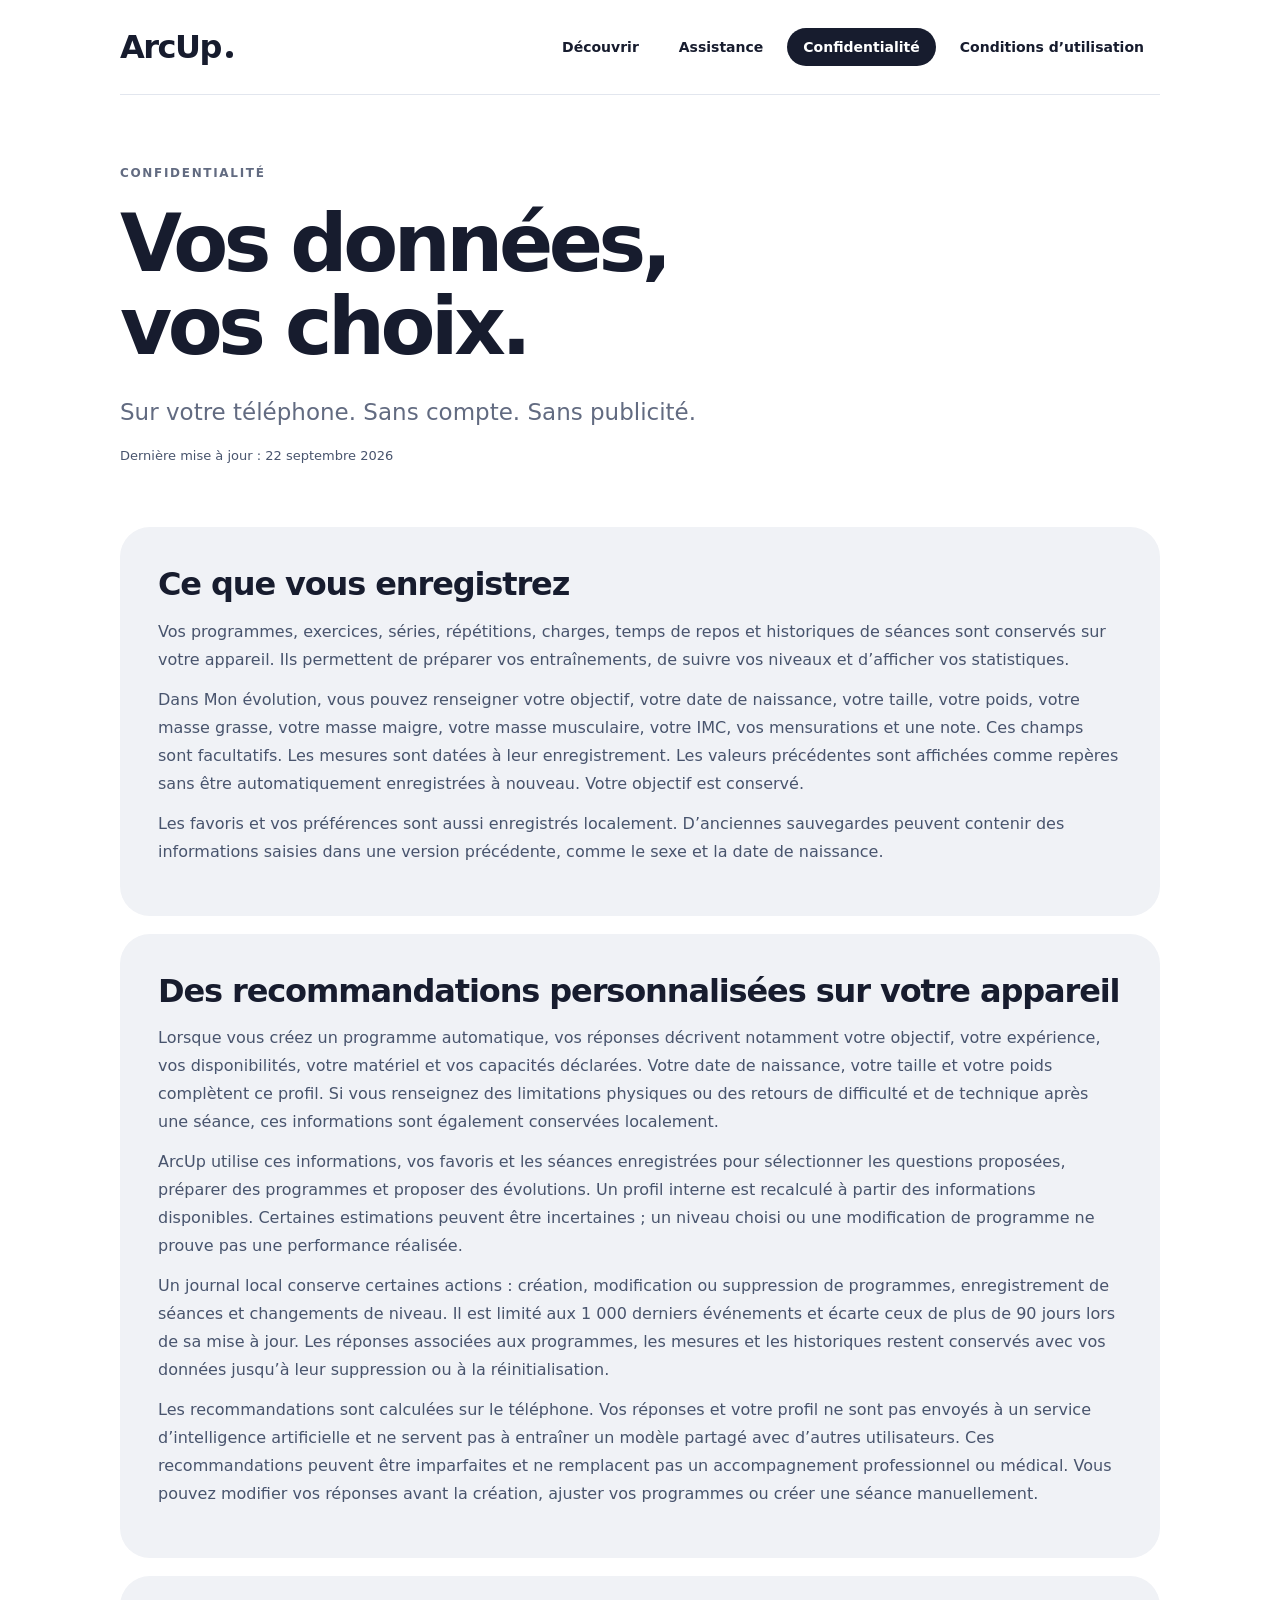
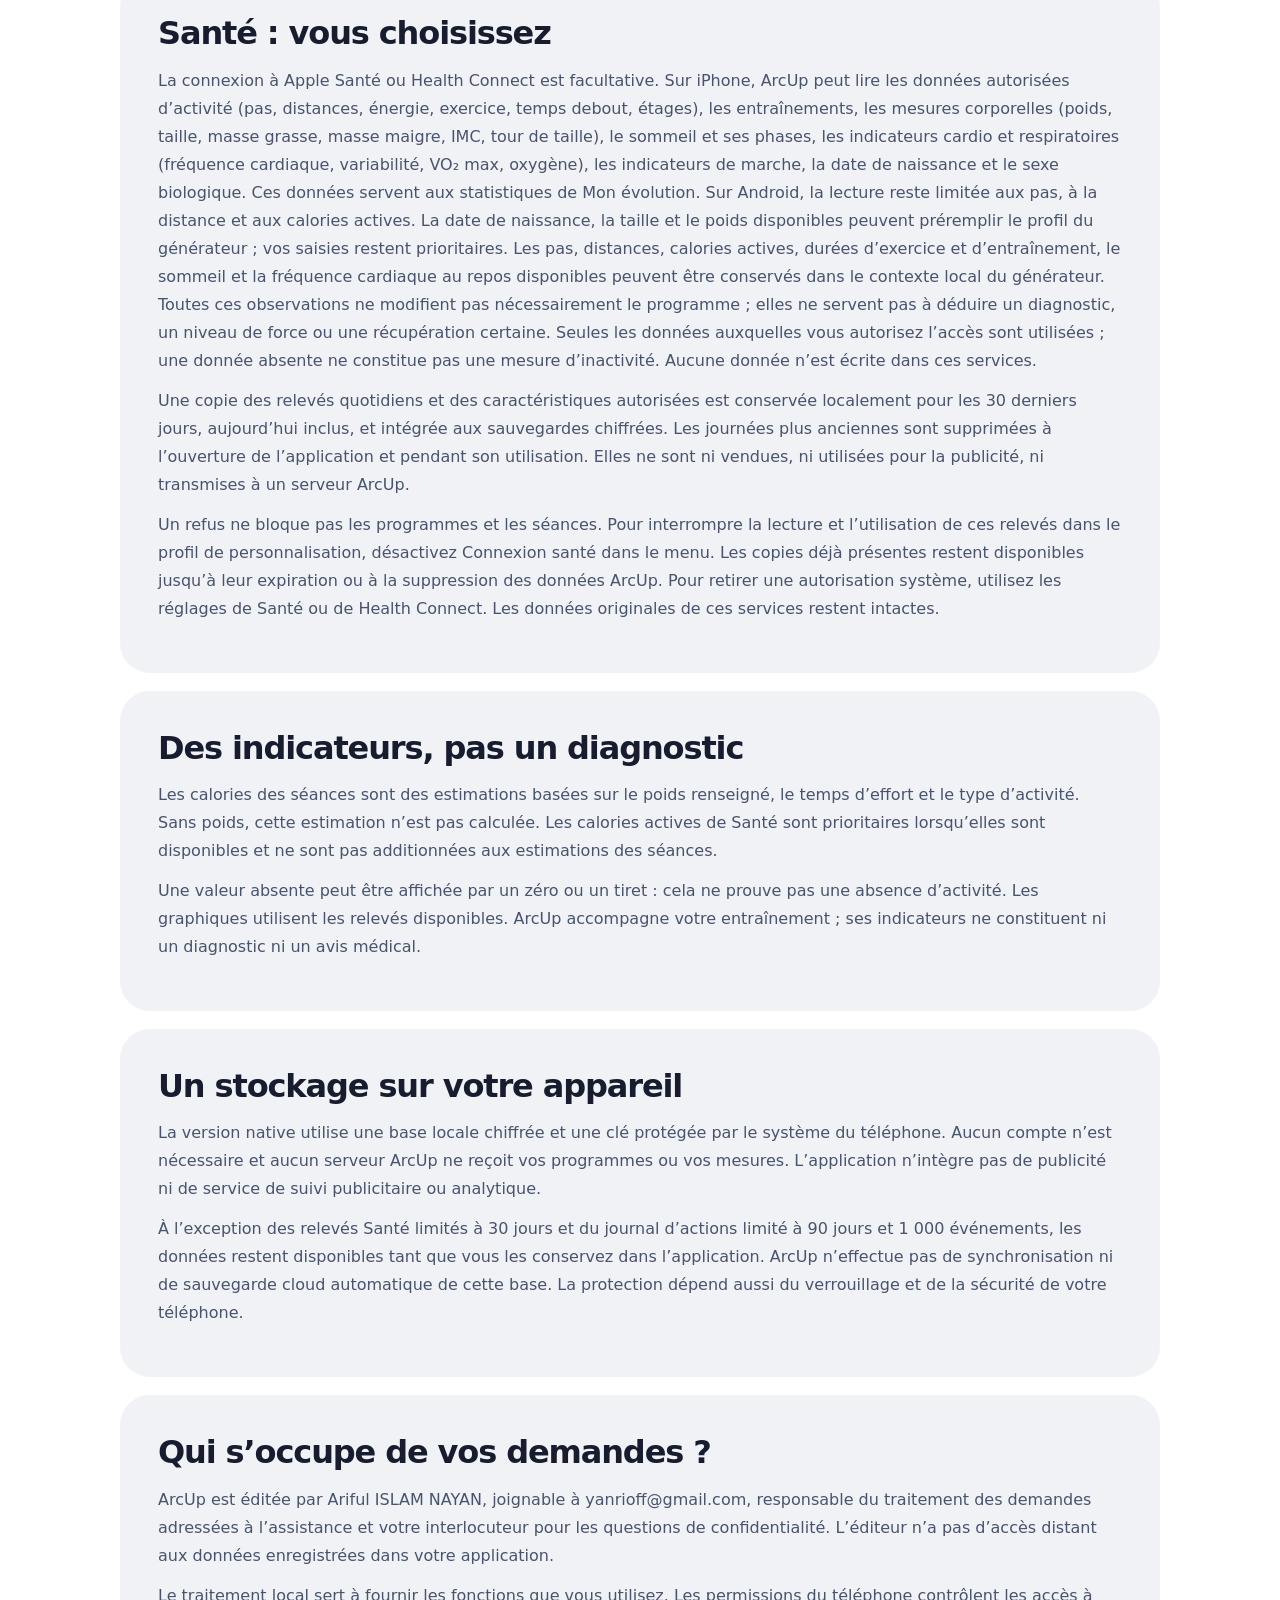
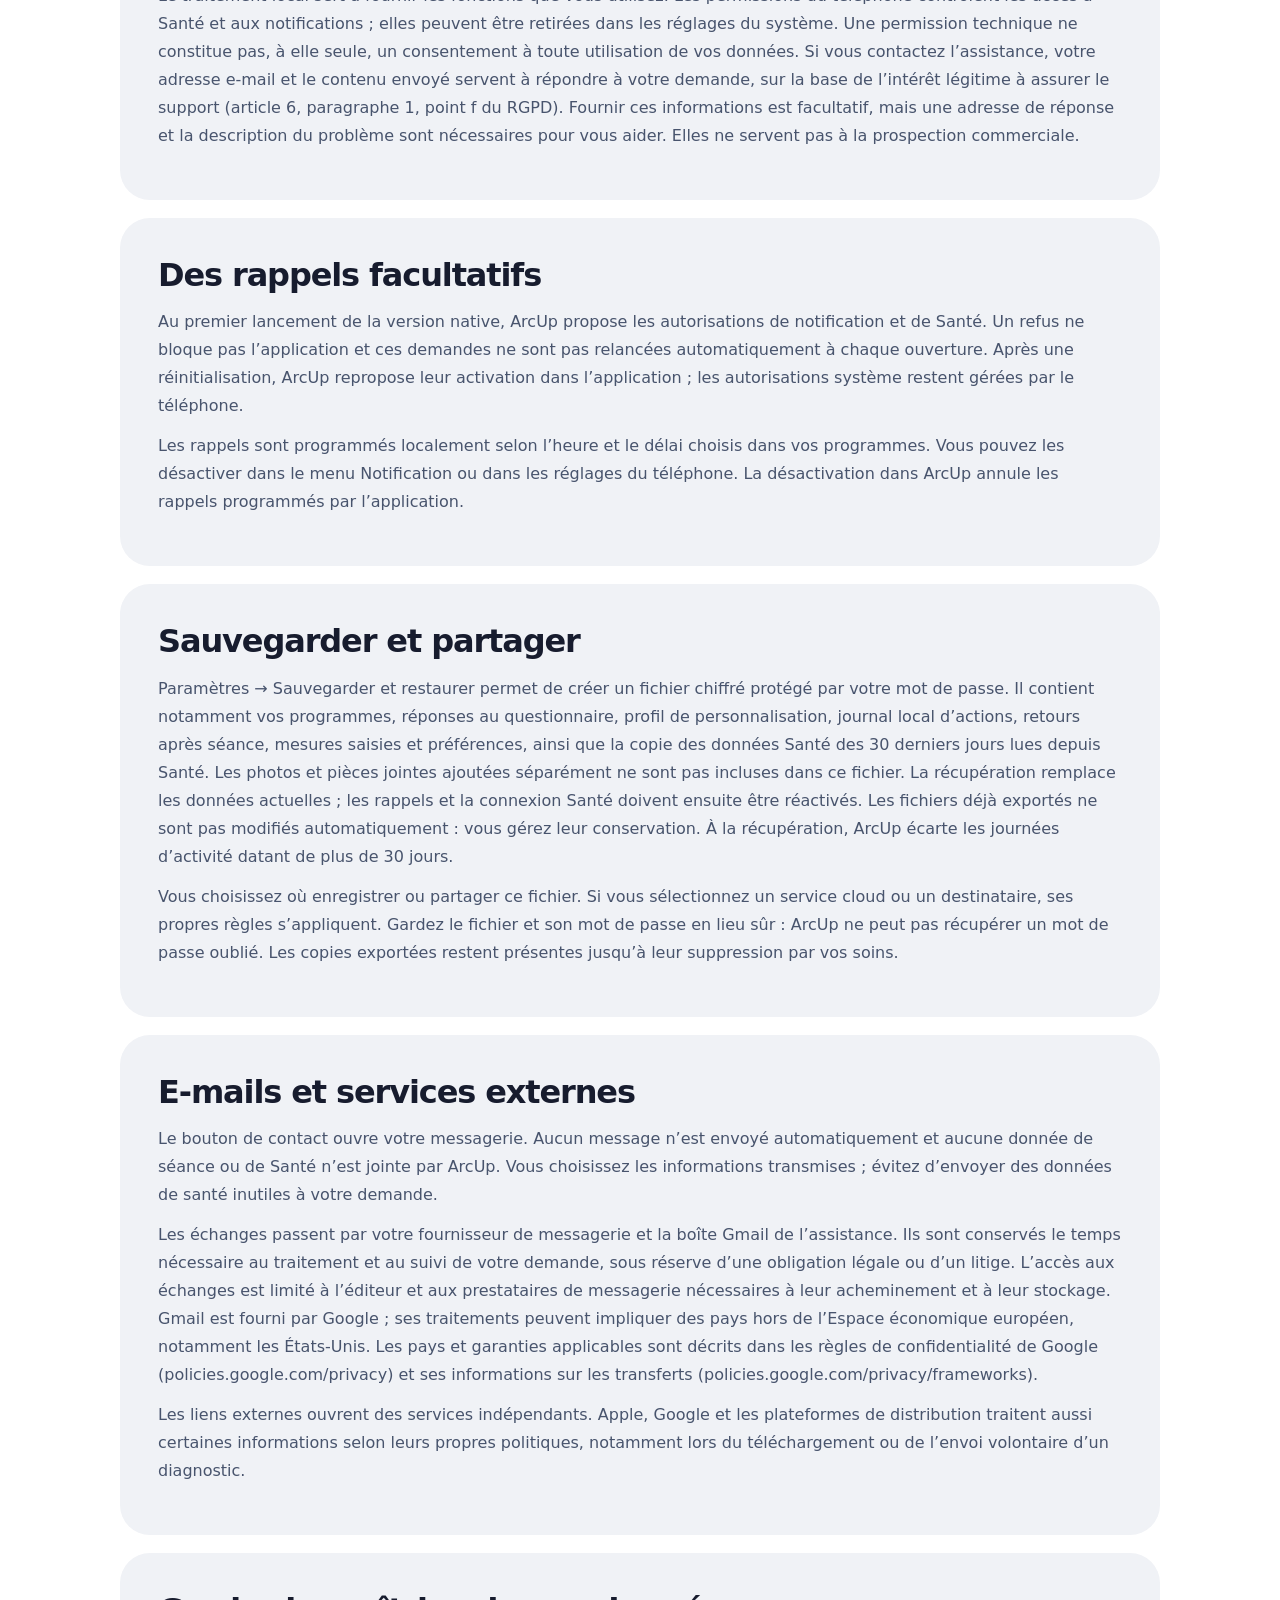
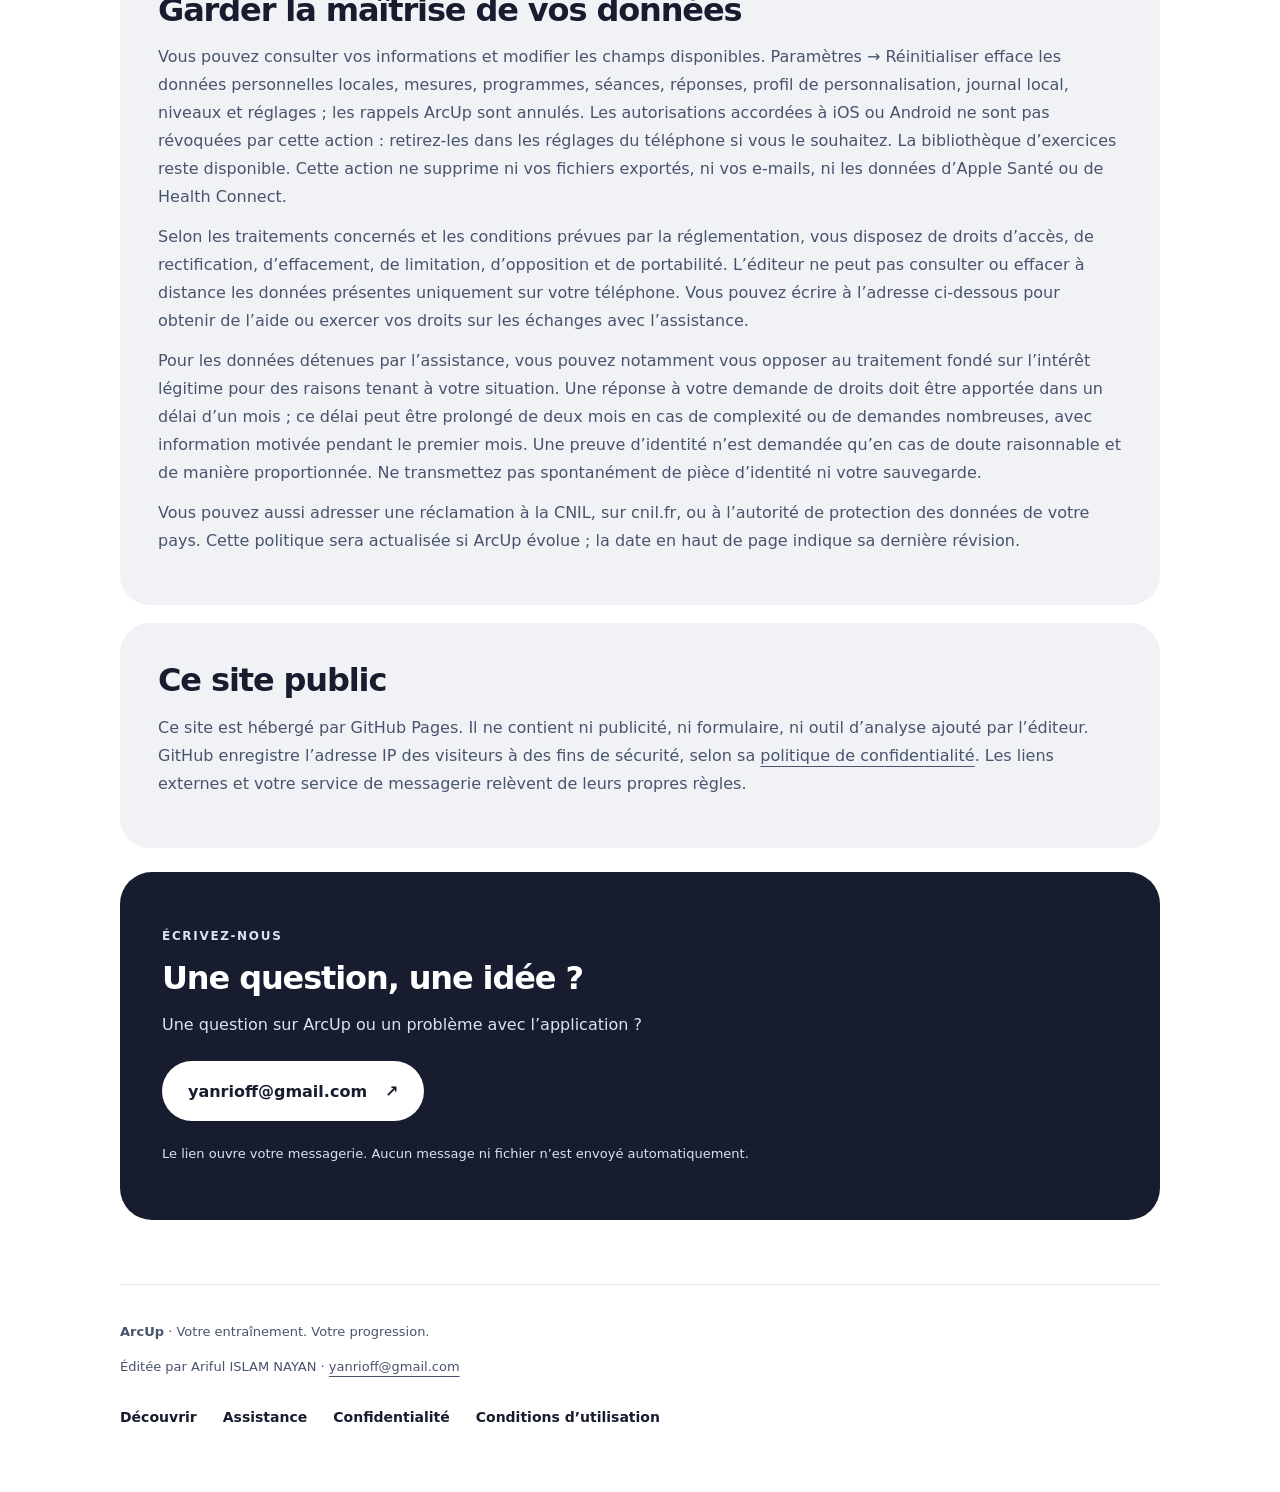
==== commit 98ddfe2d: "Actualiser la confidentialité et ajouter les conditions d’utilisation" ====
--- a/privacy.html
+++ b/privacy.html
@@ -1,5 +1,5 @@
 <!doctype html>
-<html lang="fr"><head><meta charset="utf-8"><meta name="viewport" content="width=device-width,initial-scale=1"><meta name="color-scheme" content="light"><meta name="referrer" content="strict-origin-when-cross-origin"><title>Confidentialité — ArcUp</title><meta name="description" content="La politique de confidentialité ArcUp : stockage local, données Santé, sauvegardes, notifications et maîtrise de vos données."><link rel="stylesheet" href="style.css"></head><body><a class="skip" href="#contenu">Aller au contenu</a><header><a class="brand" href="index.html">ArcUp<span class="brand-dot" aria-hidden="true"></span></a><nav aria-label="Navigation principale"><a href="index.html">Découvrir</a><a href="support.html">Assistance</a><a href="privacy.html" aria-current="page">Confidentialité</a></nav></header><main id="contenu">
+<html lang="fr"><head><meta charset="utf-8"><meta name="viewport" content="width=device-width,initial-scale=1"><meta name="color-scheme" content="light"><meta name="referrer" content="strict-origin-when-cross-origin"><title>Confidentialité — ArcUp</title><meta name="description" content="La politique de confidentialité ArcUp : stockage local, données Santé, sauvegardes, notifications et maîtrise de vos données."><link rel="stylesheet" href="style.css"></head><body><a class="skip" href="#contenu">Aller au contenu</a><header><a class="brand" href="index.html">ArcUp<span class="brand-dot" aria-hidden="true"></span></a><nav aria-label="Navigation principale"><a href="index.html">Découvrir</a><a href="support.html">Assistance</a><a href="privacy.html" aria-current="page">Confidentialité</a><a href="usage.html">Conditions d’utilisation</a></nav></header><main id="contenu">
 <section class="hero compact"><p class="eyebrow">Confidentialité</p><h1>Vos données,<br>vos choix.</h1><p class="intro">Sur votre téléphone. Sans compte. Sans publicité.</p><p class="small">Dernière mise à jour : 22 septembre 2026</p></section>
-<section class="card"><h2>Ce que vous enregistrez</h2><p>Vos programmes, exercices, séries, répétitions, charges, temps de repos et historiques de séances sont conservés sur votre appareil. Ils permettent de préparer vos entraînements, de suivre vos niveaux et d’afficher vos statistiques.</p><p>Dans Mon évolution, vous pouvez renseigner votre objectif, votre date de naissance, votre taille, votre poids, votre masse grasse, votre masse maigre, votre masse musculaire, votre IMC, vos mensurations et une note. Ces champs sont facultatifs. Les mesures sont datées à leur enregistrement. Les valeurs précédentes sont affichées comme repères sans être automatiquement enregistrées à nouveau. Votre objectif est conservé.</p><p>Les favoris et vos préférences sont aussi enregistrés localement. D’anciennes sauvegardes peuvent contenir des informations saisies dans une version précédente, comme le sexe et la date de naissance.</p></section><section class="card"><h2>Des recommandations personnalisées sur votre appareil</h2><p>Lorsque vous créez un programme automatique, vos réponses décrivent notamment votre objectif, votre expérience, vos disponibilités, votre matériel et vos capacités déclarées. Votre date de naissance, votre taille et votre poids complètent ce profil. Si vous renseignez des limitations physiques ou des retours de difficulté et de technique après une séance, ces informations sont également conservées localement.</p><p>ArcUp utilise ces informations, vos favoris et les séances enregistrées pour sélectionner les questions proposées, préparer des programmes et proposer des évolutions. Un profil interne est recalculé à partir des informations disponibles. Certaines estimations peuvent être incertaines ; un niveau choisi ou une modification de programme ne prouve pas une performance réalisée.</p><p>Un journal local conserve certaines actions : création, modification ou suppression de programmes, enregistrement de séances et changements de niveau. Il est limité aux 1 000 derniers événements et écarte ceux de plus de 90 jours lors de sa mise à jour. Les réponses associées aux programmes, les mesures et les historiques restent conservés avec vos données jusqu’à leur suppression ou à la réinitialisation.</p><p>Les recommandations sont calculées sur le téléphone. Vos réponses et votre profil ne sont pas envoyés à un service d’intelligence artificielle et ne servent pas à entraîner un modèle partagé avec d’autres utilisateurs. Ces recommandations peuvent être imparfaites et ne remplacent pas un accompagnement professionnel ou médical. Vous pouvez modifier vos réponses avant la création, ajuster vos programmes ou créer une séance manuellement.</p></section><section class="card"><h2>Santé : vous choisissez</h2><p>La connexion à Apple Santé ou Health Connect est facultative. Sur iPhone, ArcUp peut lire les données autorisées d’activité (pas, distances, énergie, exercice, temps debout, étages), les entraînements, les mesures corporelles (poids, taille, masse grasse, masse maigre, IMC, tour de taille), le sommeil et ses phases, les indicateurs cardio et respiratoires (fréquence cardiaque, variabilité, VO₂ max, oxygène), les indicateurs de marche, la date de naissance et le sexe biologique. Ces données servent aux statistiques de Mon évolution. Sur Android, la lecture reste limitée aux pas, à la distance et aux calories actives. Seuls ces trois indicateurs d’activité peuvent contextualiser les recommandations de programmes. Seules les données auxquelles vous autorisez l’accès sont utilisées ; une donnée absente ne constitue pas une mesure d’inactivité. Aucune donnée n’est écrite dans ces services.</p><p>Une copie des relevés quotidiens et des caractéristiques autorisées est conservée localement pour les 30 derniers jours, aujourd’hui inclus, et intégrée aux sauvegardes chiffrées. Les journées plus anciennes sont supprimées à l’ouverture de l’application et pendant son utilisation. Elles ne sont ni vendues, ni utilisées pour la publicité, ni transmises à un serveur ArcUp.</p><p>Un refus ne bloque pas les programmes et les séances. Pour interrompre la lecture et l’utilisation de ces relevés dans le profil de personnalisation, désactivez Connexion santé dans le menu. Les copies déjà présentes restent disponibles jusqu’à leur expiration ou à la suppression des données ArcUp. Pour retirer une autorisation système, utilisez les réglages de Santé ou de Health Connect. Les données originales de ces services restent intactes.</p></section><section class="card"><h2>Des indicateurs, pas un diagnostic</h2><p>Les calories des séances sont des estimations basées sur le poids renseigné, le temps d’effort et le type d’activité. Sans poids, cette estimation n’est pas calculée. Les calories actives de Santé sont prioritaires lorsqu’elles sont disponibles et ne sont pas additionnées aux estimations des séances.</p><p>Une valeur absente peut être affichée par un zéro ou un tiret : cela ne prouve pas une absence d’activité. Les graphiques utilisent les relevés disponibles. ArcUp accompagne votre entraînement ; ses indicateurs ne constituent ni un diagnostic ni un avis médical.</p></section><section class="card"><h2>Un stockage sur votre appareil</h2><p>La version native utilise une base locale chiffrée et une clé protégée par le système du téléphone. Aucun compte n’est nécessaire et aucun serveur ArcUp ne reçoit vos programmes ou vos mesures. L’application n’intègre pas de publicité ni de service de suivi publicitaire ou analytique.</p><p>À l’exception de la copie d’activité limitée à 30 jours, les données restent disponibles tant que vous les conservez dans l’application. ArcUp n’effectue pas de synchronisation ni de sauvegarde cloud automatique de cette base. La protection dépend aussi du verrouillage et de la sécurité de votre téléphone.</p></section><section class="card"><h2>Qui s’occupe de vos demandes ?</h2><p>ArcUp est éditée par Ariful ISLAM NAYAN, votre interlocuteur pour les questions de confidentialité. L’éditeur n’a pas d’accès distant aux données enregistrées dans votre application.</p><p>Le traitement local sert à fournir les fonctions que vous utilisez. Les accès à Santé et aux notifications reposent sur votre autorisation, que vous pouvez retirer. Si vous contactez l’assistance, votre adresse e-mail et le contenu envoyé servent à répondre à votre demande, sur la base de l’intérêt légitime à assurer le support.</p></section><section class="card"><h2>Des rappels facultatifs</h2><p>Au premier lancement de la version native, ArcUp propose les autorisations de notification et de Santé. Un refus ne bloque pas l’application et ces demandes ne sont pas relancées automatiquement à chaque ouverture. Après une réinitialisation, ArcUp repropose leur activation dans l’application ; les autorisations système restent gérées par le téléphone.</p><p>Les rappels sont programmés localement selon l’heure et le délai choisis dans vos programmes. Vous pouvez les désactiver dans le menu Notification ou dans les réglages du téléphone. La désactivation dans ArcUp annule les rappels programmés par l’application.</p></section><section class="card"><h2>Sauvegarder et partager</h2><p>Paramètres → Sauvegarder et restaurer permet de créer un fichier chiffré protégé par votre mot de passe. Il contient notamment vos programmes, réponses au questionnaire, profil de personnalisation, journal local d’actions, retours après séance, mesures saisies et préférences, ainsi que la copie des données Santé des 30 derniers jours lues depuis Santé. Les photos et pièces jointes ajoutées séparément ne sont pas incluses dans ce fichier. La récupération remplace les données actuelles ; les rappels et la connexion Santé doivent ensuite être réactivés. Les fichiers déjà exportés ne sont pas modifiés automatiquement : vous gérez leur conservation. À la récupération, ArcUp écarte les journées d’activité datant de plus de 30 jours.</p><p>Vous choisissez où enregistrer ou partager ce fichier. Si vous sélectionnez un service cloud ou un destinataire, ses propres règles s’appliquent. Gardez le fichier et son mot de passe en lieu sûr : ArcUp ne peut pas récupérer un mot de passe oublié. Les copies exportées restent présentes jusqu’à leur suppression par vos soins.</p></section><section class="card"><h2>E-mails et services externes</h2><p>Le bouton de contact ouvre votre messagerie. Aucun message n’est envoyé automatiquement et aucune donnée de séance ou de Santé n’est jointe par ArcUp. Vous choisissez les informations transmises ; évitez d’envoyer des données de santé inutiles à votre demande.</p><p>Les échanges passent par votre fournisseur de messagerie et la boîte Gmail de l’assistance. Ils sont conservés le temps nécessaire au traitement et au suivi de votre demande, sous réserve d’une obligation légale ou d’un litige. Les éventuels transferts internationaux de ces services sont décrits dans leurs propres politiques.</p><p>Les liens externes ouvrent des services indépendants. Apple, Google et les plateformes de distribution traitent aussi certaines informations selon leurs propres politiques, notamment lors du téléchargement ou de l’envoi volontaire d’un diagnostic.</p></section><section class="card"><h2>Garder la maîtrise de vos données</h2><p>Vous pouvez consulter vos informations et modifier les champs disponibles. Paramètres → Réinitialiser efface les données personnelles locales, mesures, programmes, séances, réponses, profil de personnalisation, journal local, niveaux et réglages ; les rappels ArcUp sont annulés. Les autorisations accordées à iOS ou Android ne sont pas révoquées par cette action : retirez-les dans les réglages du téléphone si vous le souhaitez. La bibliothèque d’exercices reste disponible. Cette action ne supprime ni vos fichiers exportés, ni vos e-mails, ni les données d’Apple Santé ou de Health Connect.</p><p>Selon les traitements concernés et les conditions prévues par la réglementation, vous disposez de droits d’accès, de rectification, d’effacement, de limitation, d’opposition et de portabilité. L’éditeur ne peut pas consulter ou effacer à distance les données présentes uniquement sur votre téléphone. Vous pouvez écrire à l’adresse ci-dessous pour obtenir de l’aide ou exercer vos droits sur les échanges avec l’assistance.</p><p>Vous pouvez aussi adresser une réclamation à la CNIL, sur cnil.fr, ou à l’autorité de protection des données de votre pays. Cette politique sera actualisée si ArcUp évolue ; la date en haut de page indique sa dernière révision.</p></section>
-<section class="card"><h2>Ce site public</h2><p>Ce site est hébergé par GitHub Pages. Il ne contient ni publicité, ni formulaire, ni outil d’analyse ajouté par l’éditeur. GitHub enregistre l’adresse IP des visiteurs à des fins de sécurité, selon sa <a href="https://docs.github.com/en/site-policy/privacy-policies/github-general-privacy-statement">politique de confidentialité</a>. Les liens externes et votre service de messagerie relèvent de leurs propres règles.</p></section><section class="contact"><p class="eyebrow">Écrivez-nous</p><h2>Une question, une idée ?</h2><p>Une question sur ArcUp ou un problème avec l’application ?</p><a class="pill light" href="mailto:yanrioff@gmail.com?subject=Assistance%20ArcUp">yanrioff@gmail.com <span aria-hidden="true">↗</span></a><p class="small">Le lien ouvre votre messagerie. Aucun message ni fichier n’est envoyé automatiquement.</p></section></main><footer><p><strong>ArcUp</strong> · Votre entraînement. Votre progression.</p><p>Éditée par Ariful ISLAM NAYAN · <a href="mailto:yanrioff@gmail.com">yanrioff@gmail.com</a></p><nav aria-label="Liens utiles"><a href="index.html">Découvrir</a><a href="support.html">Assistance</a><a href="privacy.html" aria-current="page">Confidentialité</a></nav></footer></body></html>
+<section class="card"><h2>Ce que vous enregistrez</h2><p>Vos programmes, exercices, séries, répétitions, charges, temps de repos et historiques de séances sont conservés sur votre appareil. Ils permettent de préparer vos entraînements, de suivre vos niveaux et d’afficher vos statistiques.</p><p>Dans Mon évolution, vous pouvez renseigner votre objectif, votre date de naissance, votre taille, votre poids, votre masse grasse, votre masse maigre, votre masse musculaire, votre IMC, vos mensurations et une note. Ces champs sont facultatifs. Les mesures sont datées à leur enregistrement. Les valeurs précédentes sont affichées comme repères sans être automatiquement enregistrées à nouveau. Votre objectif est conservé.</p><p>Les favoris et vos préférences sont aussi enregistrés localement. D’anciennes sauvegardes peuvent contenir des informations saisies dans une version précédente, comme le sexe et la date de naissance.</p></section><section class="card"><h2>Des recommandations personnalisées sur votre appareil</h2><p>Lorsque vous créez un programme automatique, vos réponses décrivent notamment votre objectif, votre expérience, vos disponibilités, votre matériel et vos capacités déclarées. Votre date de naissance, votre taille et votre poids complètent ce profil. Si vous renseignez des limitations physiques ou des retours de difficulté et de technique après une séance, ces informations sont également conservées localement.</p><p>ArcUp utilise ces informations, vos favoris et les séances enregistrées pour sélectionner les questions proposées, préparer des programmes et proposer des évolutions. Un profil interne est recalculé à partir des informations disponibles. Certaines estimations peuvent être incertaines ; un niveau choisi ou une modification de programme ne prouve pas une performance réalisée.</p><p>Un journal local conserve certaines actions : création, modification ou suppression de programmes, enregistrement de séances et changements de niveau. Il est limité aux 1 000 derniers événements et écarte ceux de plus de 90 jours lors de sa mise à jour. Les réponses associées aux programmes, les mesures et les historiques restent conservés avec vos données jusqu’à leur suppression ou à la réinitialisation.</p><p>Les recommandations sont calculées sur le téléphone. Vos réponses et votre profil ne sont pas envoyés à un service d’intelligence artificielle et ne servent pas à entraîner un modèle partagé avec d’autres utilisateurs. Ces recommandations peuvent être imparfaites et ne remplacent pas un accompagnement professionnel ou médical. Vous pouvez modifier vos réponses avant la création, ajuster vos programmes ou créer une séance manuellement.</p></section><section class="card"><h2>Santé : vous choisissez</h2><p>La connexion à Apple Santé ou Health Connect est facultative. Sur iPhone, ArcUp peut lire les données autorisées d’activité (pas, distances, énergie, exercice, temps debout, étages), les entraînements, les mesures corporelles (poids, taille, masse grasse, masse maigre, IMC, tour de taille), le sommeil et ses phases, les indicateurs cardio et respiratoires (fréquence cardiaque, variabilité, VO₂ max, oxygène), les indicateurs de marche, la date de naissance et le sexe biologique. Ces données servent aux statistiques de Mon évolution. Sur Android, la lecture reste limitée aux pas, à la distance et aux calories actives. La date de naissance, la taille et le poids disponibles peuvent préremplir le profil du générateur ; vos saisies restent prioritaires. Les pas, distances, calories actives, durées d’exercice et d’entraînement, le sommeil et la fréquence cardiaque au repos disponibles peuvent être conservés dans le contexte local du générateur. Toutes ces observations ne modifient pas nécessairement le programme ; elles ne servent pas à déduire un diagnostic, un niveau de force ou une récupération certaine. Seules les données auxquelles vous autorisez l’accès sont utilisées ; une donnée absente ne constitue pas une mesure d’inactivité. Aucune donnée n’est écrite dans ces services.</p><p>Une copie des relevés quotidiens et des caractéristiques autorisées est conservée localement pour les 30 derniers jours, aujourd’hui inclus, et intégrée aux sauvegardes chiffrées. Les journées plus anciennes sont supprimées à l’ouverture de l’application et pendant son utilisation. Elles ne sont ni vendues, ni utilisées pour la publicité, ni transmises à un serveur ArcUp.</p><p>Un refus ne bloque pas les programmes et les séances. Pour interrompre la lecture et l’utilisation de ces relevés dans le profil de personnalisation, désactivez Connexion santé dans le menu. Les copies déjà présentes restent disponibles jusqu’à leur expiration ou à la suppression des données ArcUp. Pour retirer une autorisation système, utilisez les réglages de Santé ou de Health Connect. Les données originales de ces services restent intactes.</p></section><section class="card"><h2>Des indicateurs, pas un diagnostic</h2><p>Les calories des séances sont des estimations basées sur le poids renseigné, le temps d’effort et le type d’activité. Sans poids, cette estimation n’est pas calculée. Les calories actives de Santé sont prioritaires lorsqu’elles sont disponibles et ne sont pas additionnées aux estimations des séances.</p><p>Une valeur absente peut être affichée par un zéro ou un tiret : cela ne prouve pas une absence d’activité. Les graphiques utilisent les relevés disponibles. ArcUp accompagne votre entraînement ; ses indicateurs ne constituent ni un diagnostic ni un avis médical.</p></section><section class="card"><h2>Un stockage sur votre appareil</h2><p>La version native utilise une base locale chiffrée et une clé protégée par le système du téléphone. Aucun compte n’est nécessaire et aucun serveur ArcUp ne reçoit vos programmes ou vos mesures. L’application n’intègre pas de publicité ni de service de suivi publicitaire ou analytique.</p><p>À l’exception des relevés Santé limités à 30 jours et du journal d’actions limité à 90 jours et 1 000 événements, les données restent disponibles tant que vous les conservez dans l’application. ArcUp n’effectue pas de synchronisation ni de sauvegarde cloud automatique de cette base. La protection dépend aussi du verrouillage et de la sécurité de votre téléphone.</p></section><section class="card"><h2>Qui s’occupe de vos demandes ?</h2><p>ArcUp est éditée par Ariful ISLAM NAYAN, joignable à yanrioff@gmail.com, responsable du traitement des demandes adressées à l’assistance et votre interlocuteur pour les questions de confidentialité. L’éditeur n’a pas d’accès distant aux données enregistrées dans votre application.</p><p>Le traitement local sert à fournir les fonctions que vous utilisez. Les permissions du téléphone contrôlent les accès à Santé et aux notifications ; elles peuvent être retirées dans les réglages du système. Une permission technique ne constitue pas, à elle seule, un consentement à toute utilisation de vos données. Si vous contactez l’assistance, votre adresse e-mail et le contenu envoyé servent à répondre à votre demande, sur la base de l’intérêt légitime à assurer le support (article 6, paragraphe 1, point f du RGPD). Fournir ces informations est facultatif, mais une adresse de réponse et la description du problème sont nécessaires pour vous aider. Elles ne servent pas à la prospection commerciale.</p></section><section class="card"><h2>Des rappels facultatifs</h2><p>Au premier lancement de la version native, ArcUp propose les autorisations de notification et de Santé. Un refus ne bloque pas l’application et ces demandes ne sont pas relancées automatiquement à chaque ouverture. Après une réinitialisation, ArcUp repropose leur activation dans l’application ; les autorisations système restent gérées par le téléphone.</p><p>Les rappels sont programmés localement selon l’heure et le délai choisis dans vos programmes. Vous pouvez les désactiver dans le menu Notification ou dans les réglages du téléphone. La désactivation dans ArcUp annule les rappels programmés par l’application.</p></section><section class="card"><h2>Sauvegarder et partager</h2><p>Paramètres → Sauvegarder et restaurer permet de créer un fichier chiffré protégé par votre mot de passe. Il contient notamment vos programmes, réponses au questionnaire, profil de personnalisation, journal local d’actions, retours après séance, mesures saisies et préférences, ainsi que la copie des données Santé des 30 derniers jours lues depuis Santé. Les photos et pièces jointes ajoutées séparément ne sont pas incluses dans ce fichier. La récupération remplace les données actuelles ; les rappels et la connexion Santé doivent ensuite être réactivés. Les fichiers déjà exportés ne sont pas modifiés automatiquement : vous gérez leur conservation. À la récupération, ArcUp écarte les journées d’activité datant de plus de 30 jours.</p><p>Vous choisissez où enregistrer ou partager ce fichier. Si vous sélectionnez un service cloud ou un destinataire, ses propres règles s’appliquent. Gardez le fichier et son mot de passe en lieu sûr : ArcUp ne peut pas récupérer un mot de passe oublié. Les copies exportées restent présentes jusqu’à leur suppression par vos soins.</p></section><section class="card"><h2>E-mails et services externes</h2><p>Le bouton de contact ouvre votre messagerie. Aucun message n’est envoyé automatiquement et aucune donnée de séance ou de Santé n’est jointe par ArcUp. Vous choisissez les informations transmises ; évitez d’envoyer des données de santé inutiles à votre demande.</p><p>Les échanges passent par votre fournisseur de messagerie et la boîte Gmail de l’assistance. Ils sont conservés le temps nécessaire au traitement et au suivi de votre demande, sous réserve d’une obligation légale ou d’un litige. L’accès aux échanges est limité à l’éditeur et aux prestataires de messagerie nécessaires à leur acheminement et à leur stockage. Gmail est fourni par Google ; ses traitements peuvent impliquer des pays hors de l’Espace économique européen, notamment les États-Unis. Les pays et garanties applicables sont décrits dans les règles de confidentialité de Google (policies.google.com/privacy) et ses informations sur les transferts (policies.google.com/privacy/frameworks).</p><p>Les liens externes ouvrent des services indépendants. Apple, Google et les plateformes de distribution traitent aussi certaines informations selon leurs propres politiques, notamment lors du téléchargement ou de l’envoi volontaire d’un diagnostic.</p></section><section class="card"><h2>Garder la maîtrise de vos données</h2><p>Vous pouvez consulter vos informations et modifier les champs disponibles. Paramètres → Réinitialiser efface les données personnelles locales, mesures, programmes, séances, réponses, profil de personnalisation, journal local, niveaux et réglages ; les rappels ArcUp sont annulés. Les autorisations accordées à iOS ou Android ne sont pas révoquées par cette action : retirez-les dans les réglages du téléphone si vous le souhaitez. La bibliothèque d’exercices reste disponible. Cette action ne supprime ni vos fichiers exportés, ni vos e-mails, ni les données d’Apple Santé ou de Health Connect.</p><p>Selon les traitements concernés et les conditions prévues par la réglementation, vous disposez de droits d’accès, de rectification, d’effacement, de limitation, d’opposition et de portabilité. L’éditeur ne peut pas consulter ou effacer à distance les données présentes uniquement sur votre téléphone. Vous pouvez écrire à l’adresse ci-dessous pour obtenir de l’aide ou exercer vos droits sur les échanges avec l’assistance.</p><p>Pour les données détenues par l’assistance, vous pouvez notamment vous opposer au traitement fondé sur l’intérêt légitime pour des raisons tenant à votre situation. Une réponse à votre demande de droits doit être apportée dans un délai d’un mois ; ce délai peut être prolongé de deux mois en cas de complexité ou de demandes nombreuses, avec information motivée pendant le premier mois. Une preuve d’identité n’est demandée qu’en cas de doute raisonnable et de manière proportionnée. Ne transmettez pas spontanément de pièce d’identité ni votre sauvegarde.</p><p>Vous pouvez aussi adresser une réclamation à la CNIL, sur cnil.fr, ou à l’autorité de protection des données de votre pays. Cette politique sera actualisée si ArcUp évolue ; la date en haut de page indique sa dernière révision.</p></section>
+<section class="card"><h2>Ce site public</h2><p>Ce site est hébergé par GitHub Pages. Il ne contient ni publicité, ni formulaire, ni outil d’analyse ajouté par l’éditeur. GitHub enregistre l’adresse IP des visiteurs à des fins de sécurité, selon sa <a href="https://docs.github.com/en/site-policy/privacy-policies/github-general-privacy-statement">politique de confidentialité</a>. Les liens externes et votre service de messagerie relèvent de leurs propres règles.</p></section><section class="contact"><p class="eyebrow">Écrivez-nous</p><h2>Une question, une idée ?</h2><p>Une question sur ArcUp ou un problème avec l’application ?</p><a class="pill light" href="mailto:yanrioff@gmail.com?subject=Assistance%20ArcUp">yanrioff@gmail.com <span aria-hidden="true">↗</span></a><p class="small">Le lien ouvre votre messagerie. Aucun message ni fichier n’est envoyé automatiquement.</p></section></main><footer><p><strong>ArcUp</strong> · Votre entraînement. Votre progression.</p><p>Éditée par Ariful ISLAM NAYAN · <a href="mailto:yanrioff@gmail.com">yanrioff@gmail.com</a></p><nav aria-label="Liens utiles"><a href="index.html">Découvrir</a><a href="support.html">Assistance</a><a href="privacy.html" aria-current="page">Confidentialité</a><a href="usage.html">Conditions d’utilisation</a></nav></footer></body></html>
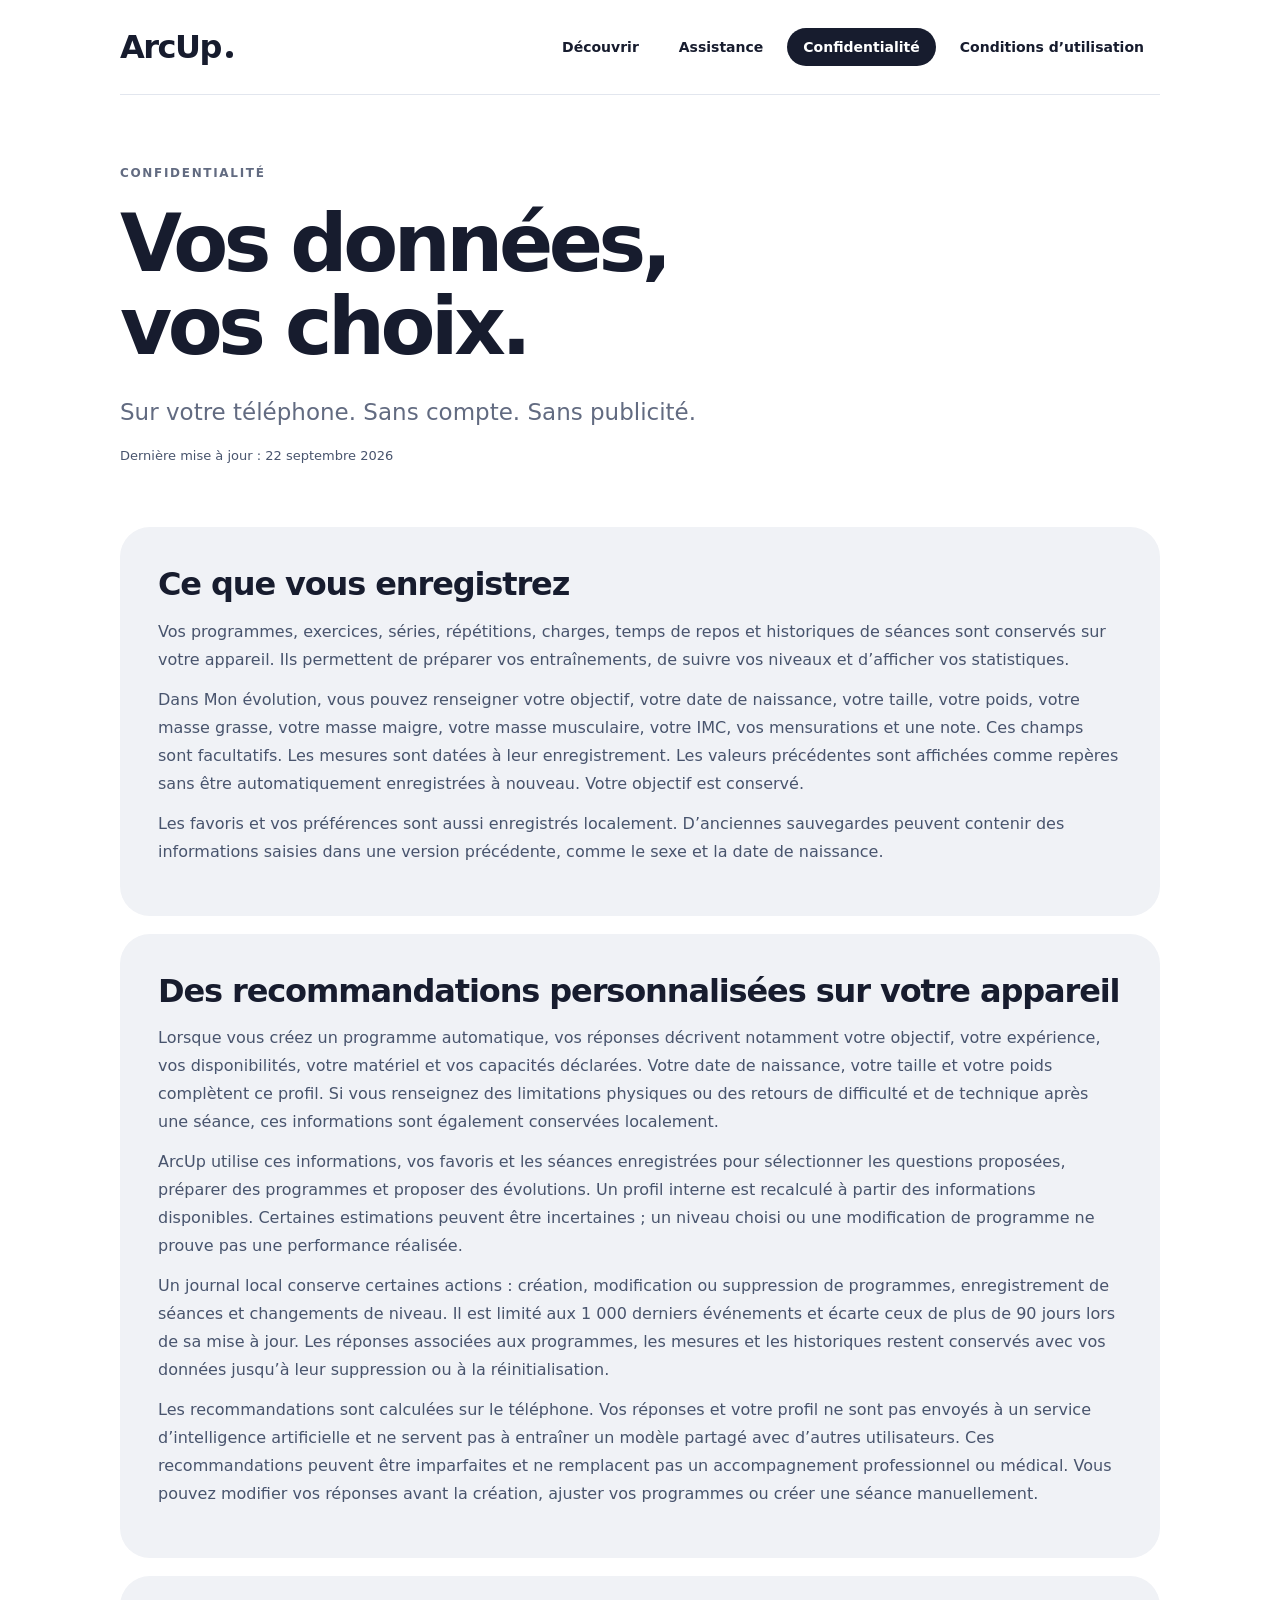
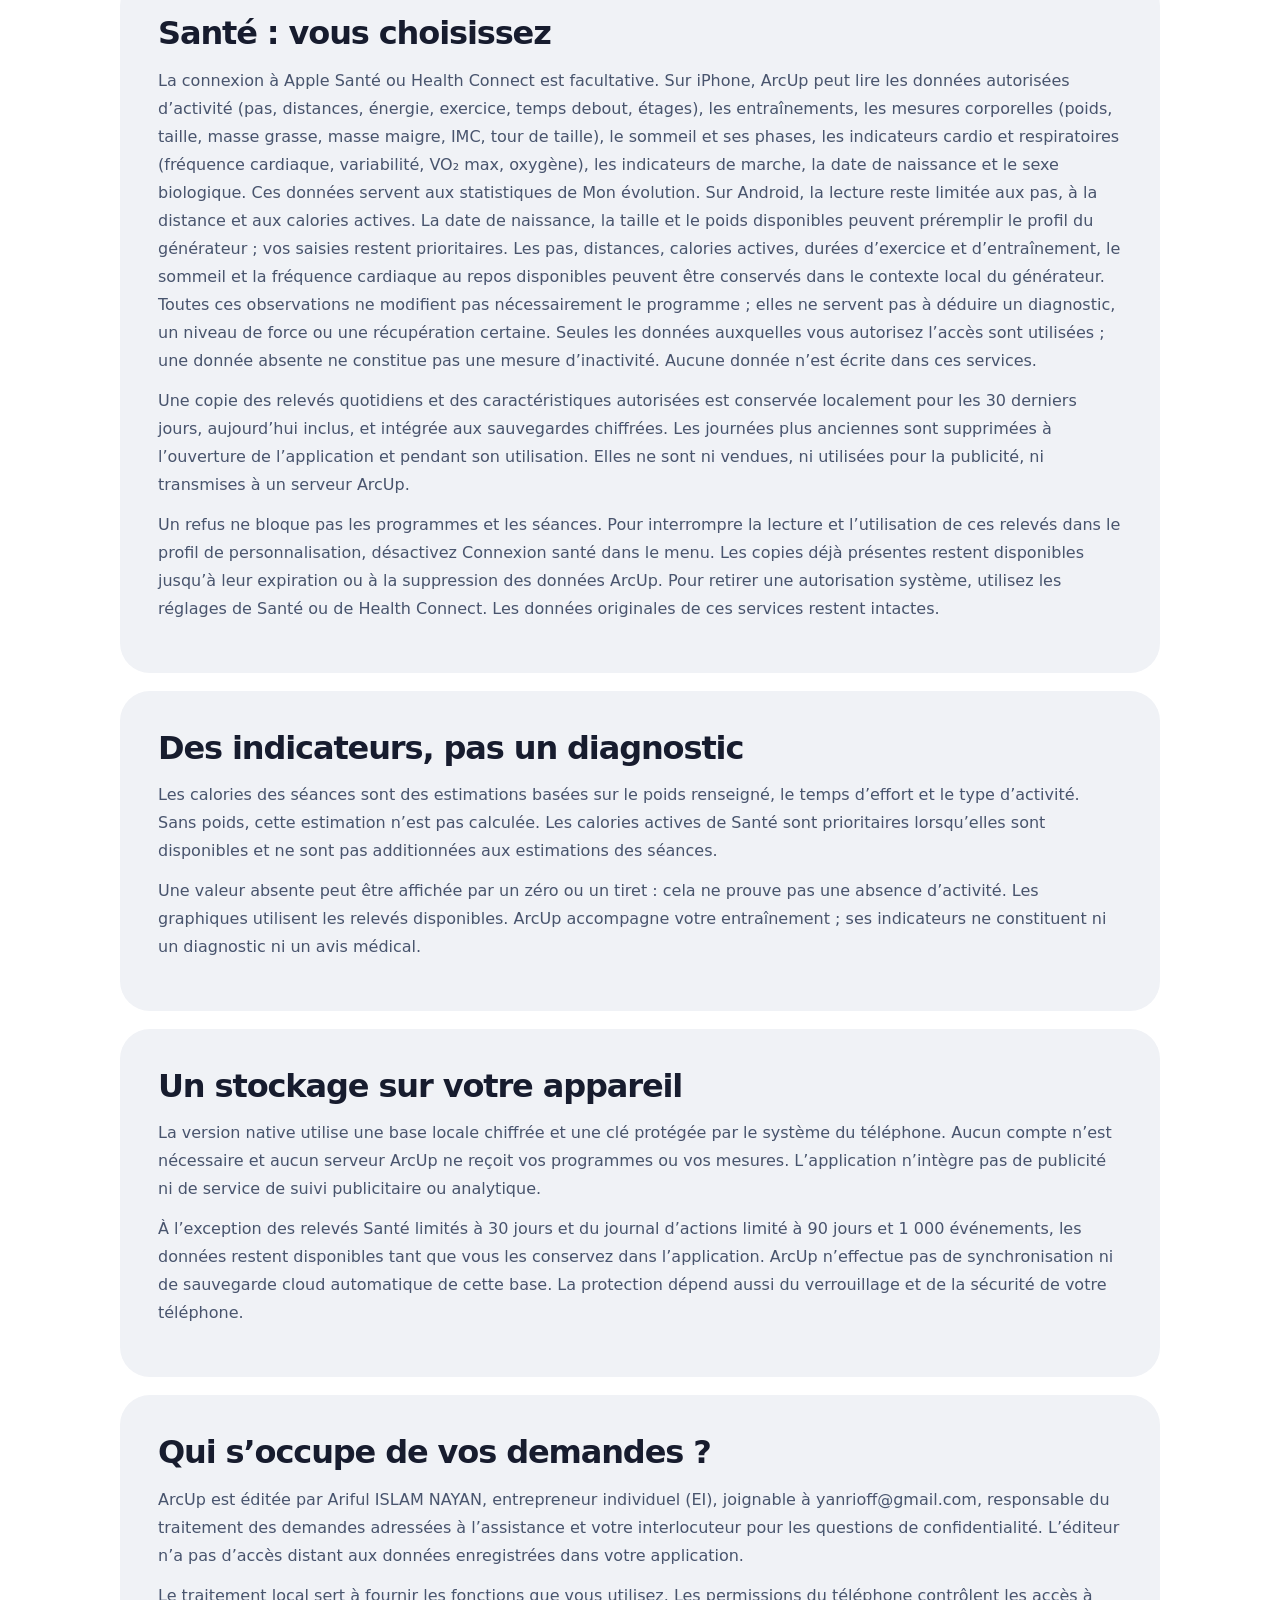
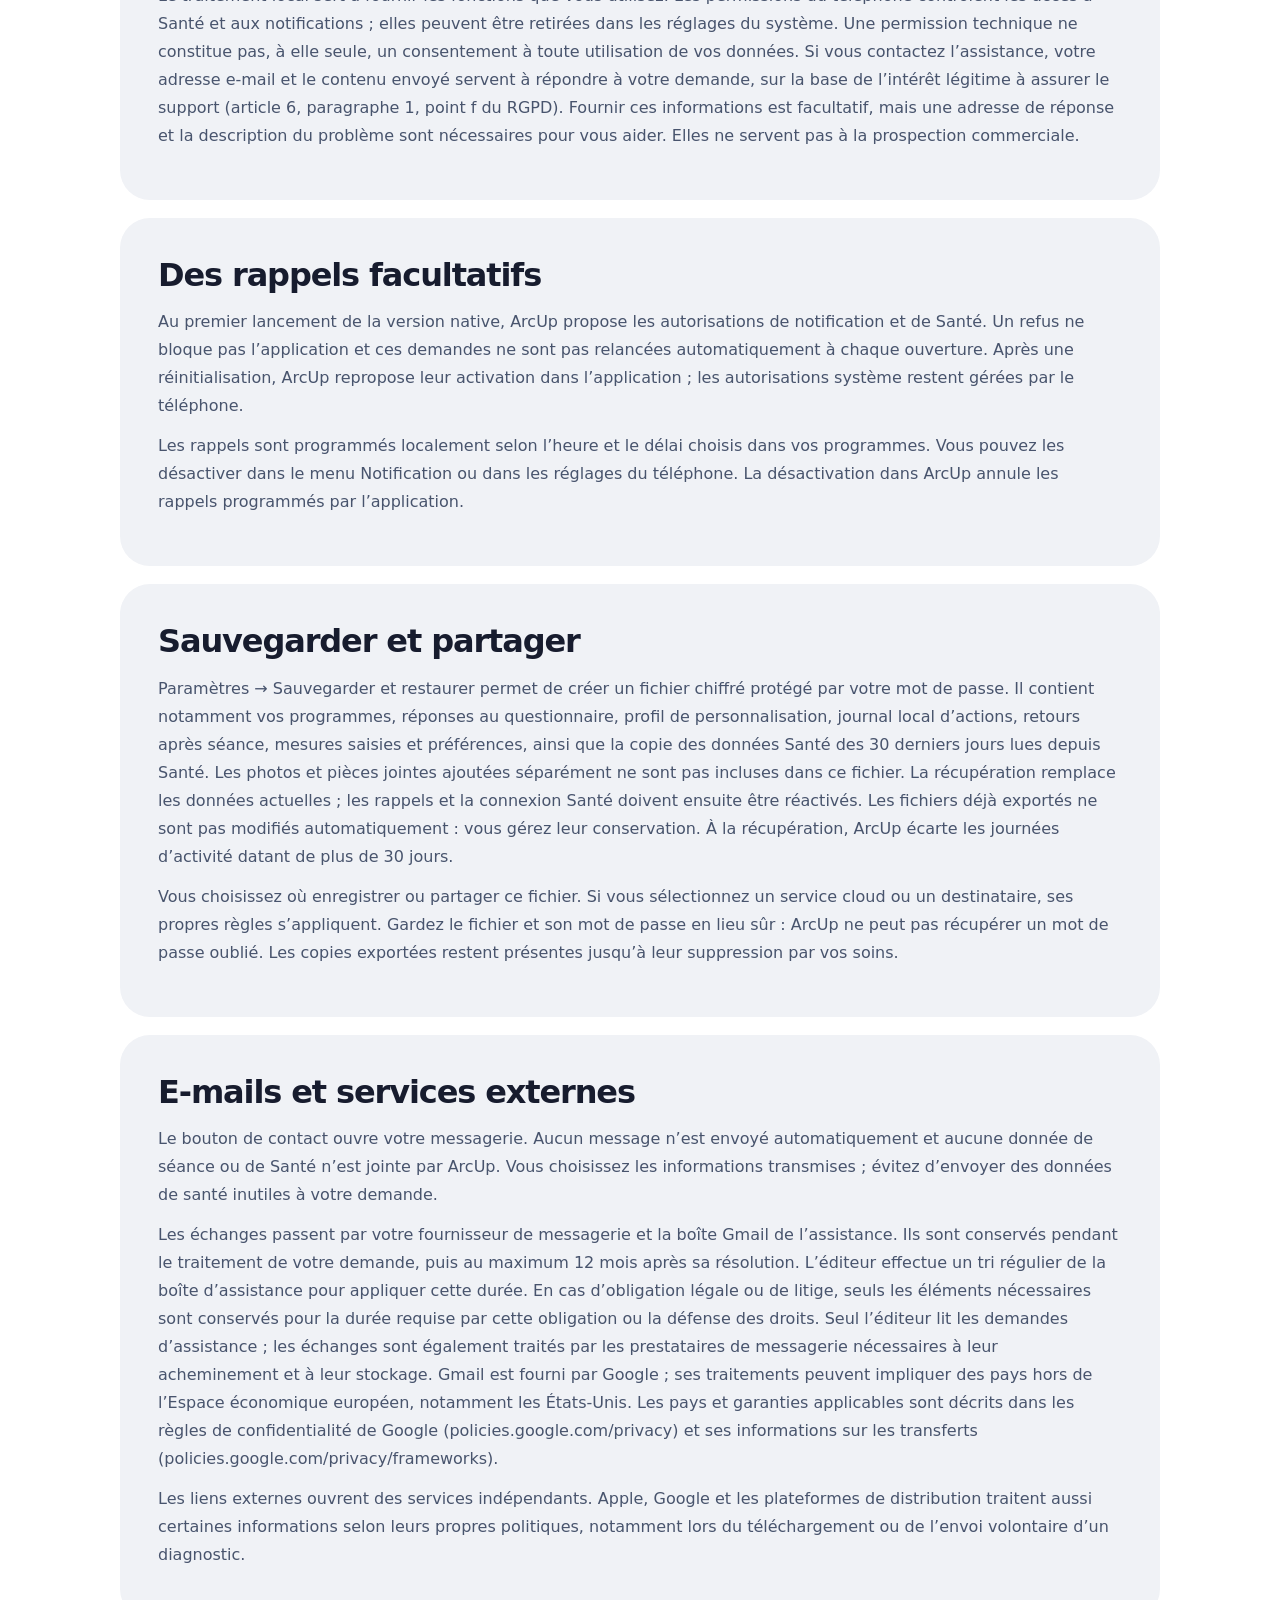
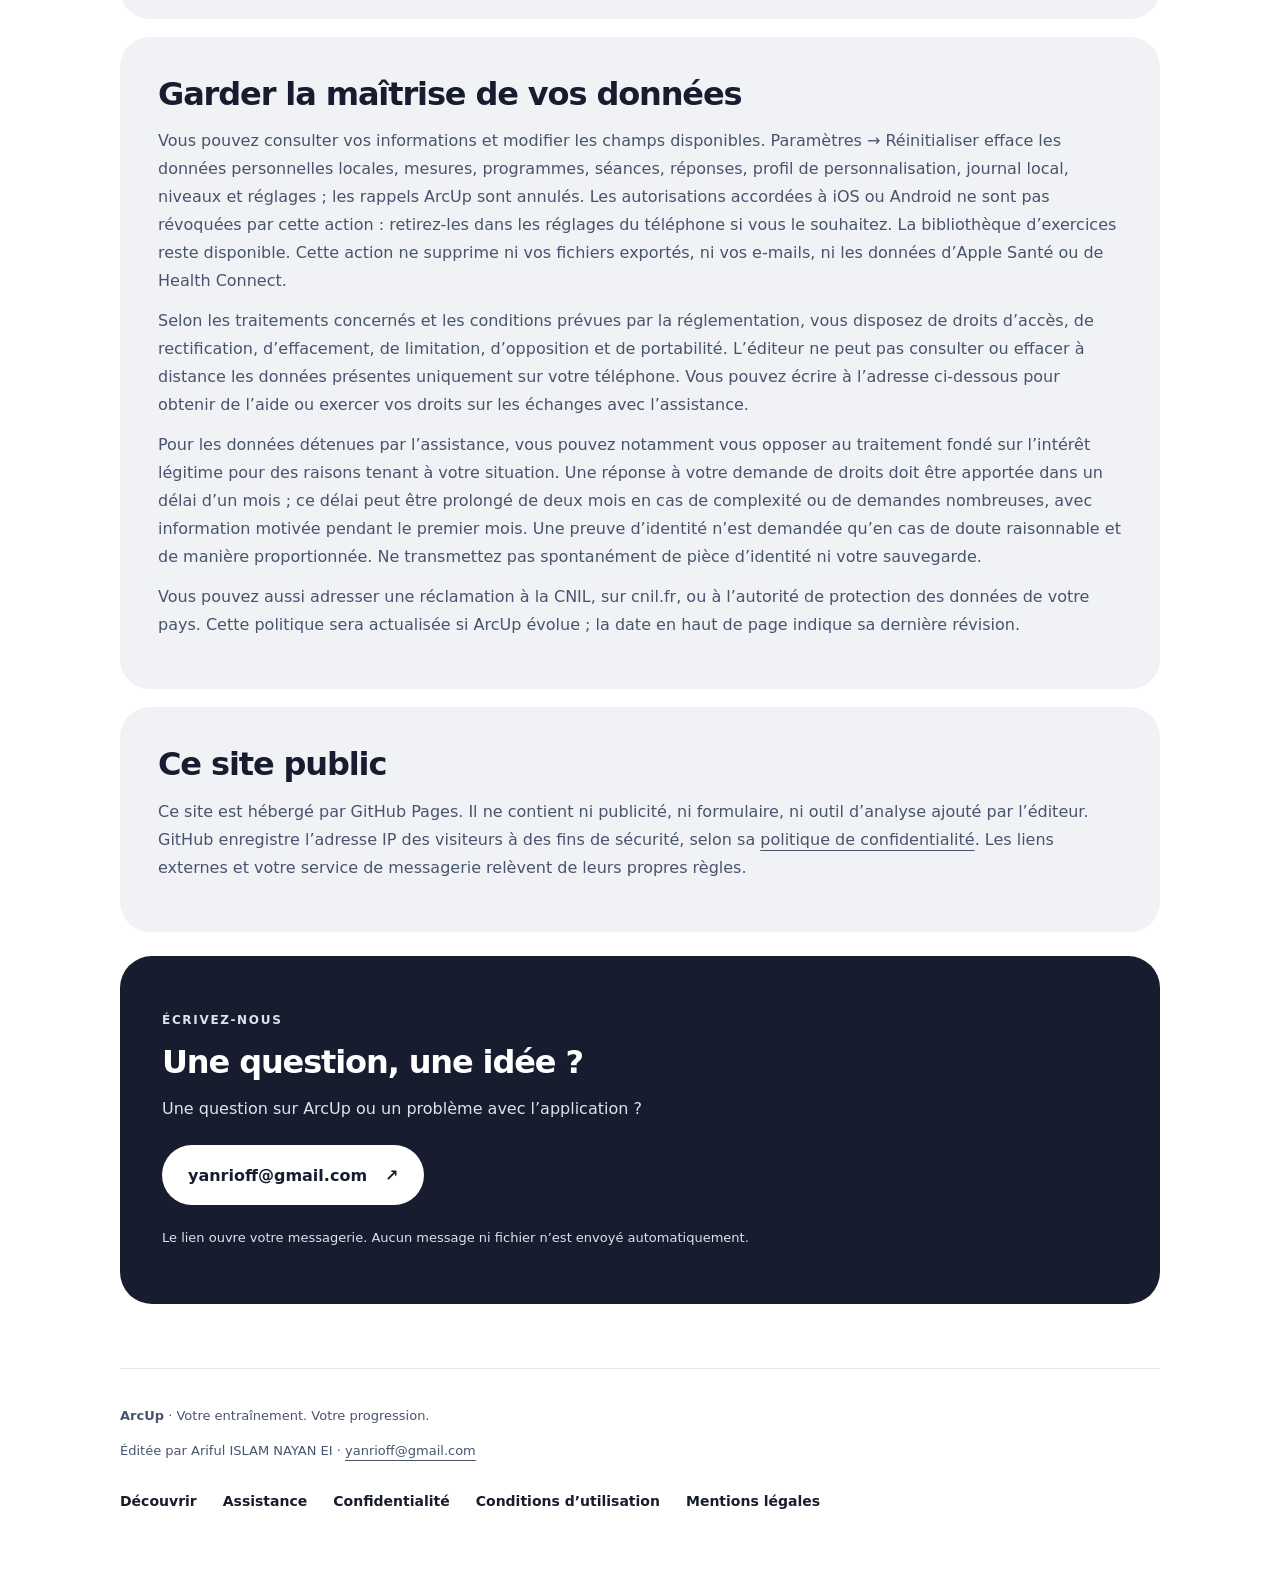
==== commit 058cc8c9: "Compléter les mentions légales et la conservation des demandes d’assistance" ====
--- a/privacy.html
+++ b/privacy.html
@@ -1,5 +1,5 @@
 <!doctype html>
 <html lang="fr"><head><meta charset="utf-8"><meta name="viewport" content="width=device-width,initial-scale=1"><meta name="color-scheme" content="light"><meta name="referrer" content="strict-origin-when-cross-origin"><title>Confidentialité — ArcUp</title><meta name="description" content="La politique de confidentialité ArcUp : stockage local, données Santé, sauvegardes, notifications et maîtrise de vos données."><link rel="stylesheet" href="style.css"></head><body><a class="skip" href="#contenu">Aller au contenu</a><header><a class="brand" href="index.html">ArcUp<span class="brand-dot" aria-hidden="true"></span></a><nav aria-label="Navigation principale"><a href="index.html">Découvrir</a><a href="support.html">Assistance</a><a href="privacy.html" aria-current="page">Confidentialité</a><a href="usage.html">Conditions d’utilisation</a></nav></header><main id="contenu">
 <section class="hero compact"><p class="eyebrow">Confidentialité</p><h1>Vos données,<br>vos choix.</h1><p class="intro">Sur votre téléphone. Sans compte. Sans publicité.</p><p class="small">Dernière mise à jour : 22 septembre 2026</p></section>
-<section class="card"><h2>Ce que vous enregistrez</h2><p>Vos programmes, exercices, séries, répétitions, charges, temps de repos et historiques de séances sont conservés sur votre appareil. Ils permettent de préparer vos entraînements, de suivre vos niveaux et d’afficher vos statistiques.</p><p>Dans Mon évolution, vous pouvez renseigner votre objectif, votre date de naissance, votre taille, votre poids, votre masse grasse, votre masse maigre, votre masse musculaire, votre IMC, vos mensurations et une note. Ces champs sont facultatifs. Les mesures sont datées à leur enregistrement. Les valeurs précédentes sont affichées comme repères sans être automatiquement enregistrées à nouveau. Votre objectif est conservé.</p><p>Les favoris et vos préférences sont aussi enregistrés localement. D’anciennes sauvegardes peuvent contenir des informations saisies dans une version précédente, comme le sexe et la date de naissance.</p></section><section class="card"><h2>Des recommandations personnalisées sur votre appareil</h2><p>Lorsque vous créez un programme automatique, vos réponses décrivent notamment votre objectif, votre expérience, vos disponibilités, votre matériel et vos capacités déclarées. Votre date de naissance, votre taille et votre poids complètent ce profil. Si vous renseignez des limitations physiques ou des retours de difficulté et de technique après une séance, ces informations sont également conservées localement.</p><p>ArcUp utilise ces informations, vos favoris et les séances enregistrées pour sélectionner les questions proposées, préparer des programmes et proposer des évolutions. Un profil interne est recalculé à partir des informations disponibles. Certaines estimations peuvent être incertaines ; un niveau choisi ou une modification de programme ne prouve pas une performance réalisée.</p><p>Un journal local conserve certaines actions : création, modification ou suppression de programmes, enregistrement de séances et changements de niveau. Il est limité aux 1 000 derniers événements et écarte ceux de plus de 90 jours lors de sa mise à jour. Les réponses associées aux programmes, les mesures et les historiques restent conservés avec vos données jusqu’à leur suppression ou à la réinitialisation.</p><p>Les recommandations sont calculées sur le téléphone. Vos réponses et votre profil ne sont pas envoyés à un service d’intelligence artificielle et ne servent pas à entraîner un modèle partagé avec d’autres utilisateurs. Ces recommandations peuvent être imparfaites et ne remplacent pas un accompagnement professionnel ou médical. Vous pouvez modifier vos réponses avant la création, ajuster vos programmes ou créer une séance manuellement.</p></section><section class="card"><h2>Santé : vous choisissez</h2><p>La connexion à Apple Santé ou Health Connect est facultative. Sur iPhone, ArcUp peut lire les données autorisées d’activité (pas, distances, énergie, exercice, temps debout, étages), les entraînements, les mesures corporelles (poids, taille, masse grasse, masse maigre, IMC, tour de taille), le sommeil et ses phases, les indicateurs cardio et respiratoires (fréquence cardiaque, variabilité, VO₂ max, oxygène), les indicateurs de marche, la date de naissance et le sexe biologique. Ces données servent aux statistiques de Mon évolution. Sur Android, la lecture reste limitée aux pas, à la distance et aux calories actives. La date de naissance, la taille et le poids disponibles peuvent préremplir le profil du générateur ; vos saisies restent prioritaires. Les pas, distances, calories actives, durées d’exercice et d’entraînement, le sommeil et la fréquence cardiaque au repos disponibles peuvent être conservés dans le contexte local du générateur. Toutes ces observations ne modifient pas nécessairement le programme ; elles ne servent pas à déduire un diagnostic, un niveau de force ou une récupération certaine. Seules les données auxquelles vous autorisez l’accès sont utilisées ; une donnée absente ne constitue pas une mesure d’inactivité. Aucune donnée n’est écrite dans ces services.</p><p>Une copie des relevés quotidiens et des caractéristiques autorisées est conservée localement pour les 30 derniers jours, aujourd’hui inclus, et intégrée aux sauvegardes chiffrées. Les journées plus anciennes sont supprimées à l’ouverture de l’application et pendant son utilisation. Elles ne sont ni vendues, ni utilisées pour la publicité, ni transmises à un serveur ArcUp.</p><p>Un refus ne bloque pas les programmes et les séances. Pour interrompre la lecture et l’utilisation de ces relevés dans le profil de personnalisation, désactivez Connexion santé dans le menu. Les copies déjà présentes restent disponibles jusqu’à leur expiration ou à la suppression des données ArcUp. Pour retirer une autorisation système, utilisez les réglages de Santé ou de Health Connect. Les données originales de ces services restent intactes.</p></section><section class="card"><h2>Des indicateurs, pas un diagnostic</h2><p>Les calories des séances sont des estimations basées sur le poids renseigné, le temps d’effort et le type d’activité. Sans poids, cette estimation n’est pas calculée. Les calories actives de Santé sont prioritaires lorsqu’elles sont disponibles et ne sont pas additionnées aux estimations des séances.</p><p>Une valeur absente peut être affichée par un zéro ou un tiret : cela ne prouve pas une absence d’activité. Les graphiques utilisent les relevés disponibles. ArcUp accompagne votre entraînement ; ses indicateurs ne constituent ni un diagnostic ni un avis médical.</p></section><section class="card"><h2>Un stockage sur votre appareil</h2><p>La version native utilise une base locale chiffrée et une clé protégée par le système du téléphone. Aucun compte n’est nécessaire et aucun serveur ArcUp ne reçoit vos programmes ou vos mesures. L’application n’intègre pas de publicité ni de service de suivi publicitaire ou analytique.</p><p>À l’exception des relevés Santé limités à 30 jours et du journal d’actions limité à 90 jours et 1 000 événements, les données restent disponibles tant que vous les conservez dans l’application. ArcUp n’effectue pas de synchronisation ni de sauvegarde cloud automatique de cette base. La protection dépend aussi du verrouillage et de la sécurité de votre téléphone.</p></section><section class="card"><h2>Qui s’occupe de vos demandes ?</h2><p>ArcUp est éditée par Ariful ISLAM NAYAN, joignable à yanrioff@gmail.com, responsable du traitement des demandes adressées à l’assistance et votre interlocuteur pour les questions de confidentialité. L’éditeur n’a pas d’accès distant aux données enregistrées dans votre application.</p><p>Le traitement local sert à fournir les fonctions que vous utilisez. Les permissions du téléphone contrôlent les accès à Santé et aux notifications ; elles peuvent être retirées dans les réglages du système. Une permission technique ne constitue pas, à elle seule, un consentement à toute utilisation de vos données. Si vous contactez l’assistance, votre adresse e-mail et le contenu envoyé servent à répondre à votre demande, sur la base de l’intérêt légitime à assurer le support (article 6, paragraphe 1, point f du RGPD). Fournir ces informations est facultatif, mais une adresse de réponse et la description du problème sont nécessaires pour vous aider. Elles ne servent pas à la prospection commerciale.</p></section><section class="card"><h2>Des rappels facultatifs</h2><p>Au premier lancement de la version native, ArcUp propose les autorisations de notification et de Santé. Un refus ne bloque pas l’application et ces demandes ne sont pas relancées automatiquement à chaque ouverture. Après une réinitialisation, ArcUp repropose leur activation dans l’application ; les autorisations système restent gérées par le téléphone.</p><p>Les rappels sont programmés localement selon l’heure et le délai choisis dans vos programmes. Vous pouvez les désactiver dans le menu Notification ou dans les réglages du téléphone. La désactivation dans ArcUp annule les rappels programmés par l’application.</p></section><section class="card"><h2>Sauvegarder et partager</h2><p>Paramètres → Sauvegarder et restaurer permet de créer un fichier chiffré protégé par votre mot de passe. Il contient notamment vos programmes, réponses au questionnaire, profil de personnalisation, journal local d’actions, retours après séance, mesures saisies et préférences, ainsi que la copie des données Santé des 30 derniers jours lues depuis Santé. Les photos et pièces jointes ajoutées séparément ne sont pas incluses dans ce fichier. La récupération remplace les données actuelles ; les rappels et la connexion Santé doivent ensuite être réactivés. Les fichiers déjà exportés ne sont pas modifiés automatiquement : vous gérez leur conservation. À la récupération, ArcUp écarte les journées d’activité datant de plus de 30 jours.</p><p>Vous choisissez où enregistrer ou partager ce fichier. Si vous sélectionnez un service cloud ou un destinataire, ses propres règles s’appliquent. Gardez le fichier et son mot de passe en lieu sûr : ArcUp ne peut pas récupérer un mot de passe oublié. Les copies exportées restent présentes jusqu’à leur suppression par vos soins.</p></section><section class="card"><h2>E-mails et services externes</h2><p>Le bouton de contact ouvre votre messagerie. Aucun message n’est envoyé automatiquement et aucune donnée de séance ou de Santé n’est jointe par ArcUp. Vous choisissez les informations transmises ; évitez d’envoyer des données de santé inutiles à votre demande.</p><p>Les échanges passent par votre fournisseur de messagerie et la boîte Gmail de l’assistance. Ils sont conservés le temps nécessaire au traitement et au suivi de votre demande, sous réserve d’une obligation légale ou d’un litige. L’accès aux échanges est limité à l’éditeur et aux prestataires de messagerie nécessaires à leur acheminement et à leur stockage. Gmail est fourni par Google ; ses traitements peuvent impliquer des pays hors de l’Espace économique européen, notamment les États-Unis. Les pays et garanties applicables sont décrits dans les règles de confidentialité de Google (policies.google.com/privacy) et ses informations sur les transferts (policies.google.com/privacy/frameworks).</p><p>Les liens externes ouvrent des services indépendants. Apple, Google et les plateformes de distribution traitent aussi certaines informations selon leurs propres politiques, notamment lors du téléchargement ou de l’envoi volontaire d’un diagnostic.</p></section><section class="card"><h2>Garder la maîtrise de vos données</h2><p>Vous pouvez consulter vos informations et modifier les champs disponibles. Paramètres → Réinitialiser efface les données personnelles locales, mesures, programmes, séances, réponses, profil de personnalisation, journal local, niveaux et réglages ; les rappels ArcUp sont annulés. Les autorisations accordées à iOS ou Android ne sont pas révoquées par cette action : retirez-les dans les réglages du téléphone si vous le souhaitez. La bibliothèque d’exercices reste disponible. Cette action ne supprime ni vos fichiers exportés, ni vos e-mails, ni les données d’Apple Santé ou de Health Connect.</p><p>Selon les traitements concernés et les conditions prévues par la réglementation, vous disposez de droits d’accès, de rectification, d’effacement, de limitation, d’opposition et de portabilité. L’éditeur ne peut pas consulter ou effacer à distance les données présentes uniquement sur votre téléphone. Vous pouvez écrire à l’adresse ci-dessous pour obtenir de l’aide ou exercer vos droits sur les échanges avec l’assistance.</p><p>Pour les données détenues par l’assistance, vous pouvez notamment vous opposer au traitement fondé sur l’intérêt légitime pour des raisons tenant à votre situation. Une réponse à votre demande de droits doit être apportée dans un délai d’un mois ; ce délai peut être prolongé de deux mois en cas de complexité ou de demandes nombreuses, avec information motivée pendant le premier mois. Une preuve d’identité n’est demandée qu’en cas de doute raisonnable et de manière proportionnée. Ne transmettez pas spontanément de pièce d’identité ni votre sauvegarde.</p><p>Vous pouvez aussi adresser une réclamation à la CNIL, sur cnil.fr, ou à l’autorité de protection des données de votre pays. Cette politique sera actualisée si ArcUp évolue ; la date en haut de page indique sa dernière révision.</p></section>
-<section class="card"><h2>Ce site public</h2><p>Ce site est hébergé par GitHub Pages. Il ne contient ni publicité, ni formulaire, ni outil d’analyse ajouté par l’éditeur. GitHub enregistre l’adresse IP des visiteurs à des fins de sécurité, selon sa <a href="https://docs.github.com/en/site-policy/privacy-policies/github-general-privacy-statement">politique de confidentialité</a>. Les liens externes et votre service de messagerie relèvent de leurs propres règles.</p></section><section class="contact"><p class="eyebrow">Écrivez-nous</p><h2>Une question, une idée ?</h2><p>Une question sur ArcUp ou un problème avec l’application ?</p><a class="pill light" href="mailto:yanrioff@gmail.com?subject=Assistance%20ArcUp">yanrioff@gmail.com <span aria-hidden="true">↗</span></a><p class="small">Le lien ouvre votre messagerie. Aucun message ni fichier n’est envoyé automatiquement.</p></section></main><footer><p><strong>ArcUp</strong> · Votre entraînement. Votre progression.</p><p>Éditée par Ariful ISLAM NAYAN · <a href="mailto:yanrioff@gmail.com">yanrioff@gmail.com</a></p><nav aria-label="Liens utiles"><a href="index.html">Découvrir</a><a href="support.html">Assistance</a><a href="privacy.html" aria-current="page">Confidentialité</a><a href="usage.html">Conditions d’utilisation</a></nav></footer></body></html>
+<section class="card"><h2>Ce que vous enregistrez</h2><p>Vos programmes, exercices, séries, répétitions, charges, temps de repos et historiques de séances sont conservés sur votre appareil. Ils permettent de préparer vos entraînements, de suivre vos niveaux et d’afficher vos statistiques.</p><p>Dans Mon évolution, vous pouvez renseigner votre objectif, votre date de naissance, votre taille, votre poids, votre masse grasse, votre masse maigre, votre masse musculaire, votre IMC, vos mensurations et une note. Ces champs sont facultatifs. Les mesures sont datées à leur enregistrement. Les valeurs précédentes sont affichées comme repères sans être automatiquement enregistrées à nouveau. Votre objectif est conservé.</p><p>Les favoris et vos préférences sont aussi enregistrés localement. D’anciennes sauvegardes peuvent contenir des informations saisies dans une version précédente, comme le sexe et la date de naissance.</p></section><section class="card"><h2>Des recommandations personnalisées sur votre appareil</h2><p>Lorsque vous créez un programme automatique, vos réponses décrivent notamment votre objectif, votre expérience, vos disponibilités, votre matériel et vos capacités déclarées. Votre date de naissance, votre taille et votre poids complètent ce profil. Si vous renseignez des limitations physiques ou des retours de difficulté et de technique après une séance, ces informations sont également conservées localement.</p><p>ArcUp utilise ces informations, vos favoris et les séances enregistrées pour sélectionner les questions proposées, préparer des programmes et proposer des évolutions. Un profil interne est recalculé à partir des informations disponibles. Certaines estimations peuvent être incertaines ; un niveau choisi ou une modification de programme ne prouve pas une performance réalisée.</p><p>Un journal local conserve certaines actions : création, modification ou suppression de programmes, enregistrement de séances et changements de niveau. Il est limité aux 1 000 derniers événements et écarte ceux de plus de 90 jours lors de sa mise à jour. Les réponses associées aux programmes, les mesures et les historiques restent conservés avec vos données jusqu’à leur suppression ou à la réinitialisation.</p><p>Les recommandations sont calculées sur le téléphone. Vos réponses et votre profil ne sont pas envoyés à un service d’intelligence artificielle et ne servent pas à entraîner un modèle partagé avec d’autres utilisateurs. Ces recommandations peuvent être imparfaites et ne remplacent pas un accompagnement professionnel ou médical. Vous pouvez modifier vos réponses avant la création, ajuster vos programmes ou créer une séance manuellement.</p></section><section class="card"><h2>Santé : vous choisissez</h2><p>La connexion à Apple Santé ou Health Connect est facultative. Sur iPhone, ArcUp peut lire les données autorisées d’activité (pas, distances, énergie, exercice, temps debout, étages), les entraînements, les mesures corporelles (poids, taille, masse grasse, masse maigre, IMC, tour de taille), le sommeil et ses phases, les indicateurs cardio et respiratoires (fréquence cardiaque, variabilité, VO₂ max, oxygène), les indicateurs de marche, la date de naissance et le sexe biologique. Ces données servent aux statistiques de Mon évolution. Sur Android, la lecture reste limitée aux pas, à la distance et aux calories actives. La date de naissance, la taille et le poids disponibles peuvent préremplir le profil du générateur ; vos saisies restent prioritaires. Les pas, distances, calories actives, durées d’exercice et d’entraînement, le sommeil et la fréquence cardiaque au repos disponibles peuvent être conservés dans le contexte local du générateur. Toutes ces observations ne modifient pas nécessairement le programme ; elles ne servent pas à déduire un diagnostic, un niveau de force ou une récupération certaine. Seules les données auxquelles vous autorisez l’accès sont utilisées ; une donnée absente ne constitue pas une mesure d’inactivité. Aucune donnée n’est écrite dans ces services.</p><p>Une copie des relevés quotidiens et des caractéristiques autorisées est conservée localement pour les 30 derniers jours, aujourd’hui inclus, et intégrée aux sauvegardes chiffrées. Les journées plus anciennes sont supprimées à l’ouverture de l’application et pendant son utilisation. Elles ne sont ni vendues, ni utilisées pour la publicité, ni transmises à un serveur ArcUp.</p><p>Un refus ne bloque pas les programmes et les séances. Pour interrompre la lecture et l’utilisation de ces relevés dans le profil de personnalisation, désactivez Connexion santé dans le menu. Les copies déjà présentes restent disponibles jusqu’à leur expiration ou à la suppression des données ArcUp. Pour retirer une autorisation système, utilisez les réglages de Santé ou de Health Connect. Les données originales de ces services restent intactes.</p></section><section class="card"><h2>Des indicateurs, pas un diagnostic</h2><p>Les calories des séances sont des estimations basées sur le poids renseigné, le temps d’effort et le type d’activité. Sans poids, cette estimation n’est pas calculée. Les calories actives de Santé sont prioritaires lorsqu’elles sont disponibles et ne sont pas additionnées aux estimations des séances.</p><p>Une valeur absente peut être affichée par un zéro ou un tiret : cela ne prouve pas une absence d’activité. Les graphiques utilisent les relevés disponibles. ArcUp accompagne votre entraînement ; ses indicateurs ne constituent ni un diagnostic ni un avis médical.</p></section><section class="card"><h2>Un stockage sur votre appareil</h2><p>La version native utilise une base locale chiffrée et une clé protégée par le système du téléphone. Aucun compte n’est nécessaire et aucun serveur ArcUp ne reçoit vos programmes ou vos mesures. L’application n’intègre pas de publicité ni de service de suivi publicitaire ou analytique.</p><p>À l’exception des relevés Santé limités à 30 jours et du journal d’actions limité à 90 jours et 1 000 événements, les données restent disponibles tant que vous les conservez dans l’application. ArcUp n’effectue pas de synchronisation ni de sauvegarde cloud automatique de cette base. La protection dépend aussi du verrouillage et de la sécurité de votre téléphone.</p></section><section class="card"><h2>Qui s’occupe de vos demandes ?</h2><p>ArcUp est éditée par Ariful ISLAM NAYAN, entrepreneur individuel (EI), joignable à yanrioff@gmail.com, responsable du traitement des demandes adressées à l’assistance et votre interlocuteur pour les questions de confidentialité. L’éditeur n’a pas d’accès distant aux données enregistrées dans votre application.</p><p>Le traitement local sert à fournir les fonctions que vous utilisez. Les permissions du téléphone contrôlent les accès à Santé et aux notifications ; elles peuvent être retirées dans les réglages du système. Une permission technique ne constitue pas, à elle seule, un consentement à toute utilisation de vos données. Si vous contactez l’assistance, votre adresse e-mail et le contenu envoyé servent à répondre à votre demande, sur la base de l’intérêt légitime à assurer le support (article 6, paragraphe 1, point f du RGPD). Fournir ces informations est facultatif, mais une adresse de réponse et la description du problème sont nécessaires pour vous aider. Elles ne servent pas à la prospection commerciale.</p></section><section class="card"><h2>Des rappels facultatifs</h2><p>Au premier lancement de la version native, ArcUp propose les autorisations de notification et de Santé. Un refus ne bloque pas l’application et ces demandes ne sont pas relancées automatiquement à chaque ouverture. Après une réinitialisation, ArcUp repropose leur activation dans l’application ; les autorisations système restent gérées par le téléphone.</p><p>Les rappels sont programmés localement selon l’heure et le délai choisis dans vos programmes. Vous pouvez les désactiver dans le menu Notification ou dans les réglages du téléphone. La désactivation dans ArcUp annule les rappels programmés par l’application.</p></section><section class="card"><h2>Sauvegarder et partager</h2><p>Paramètres → Sauvegarder et restaurer permet de créer un fichier chiffré protégé par votre mot de passe. Il contient notamment vos programmes, réponses au questionnaire, profil de personnalisation, journal local d’actions, retours après séance, mesures saisies et préférences, ainsi que la copie des données Santé des 30 derniers jours lues depuis Santé. Les photos et pièces jointes ajoutées séparément ne sont pas incluses dans ce fichier. La récupération remplace les données actuelles ; les rappels et la connexion Santé doivent ensuite être réactivés. Les fichiers déjà exportés ne sont pas modifiés automatiquement : vous gérez leur conservation. À la récupération, ArcUp écarte les journées d’activité datant de plus de 30 jours.</p><p>Vous choisissez où enregistrer ou partager ce fichier. Si vous sélectionnez un service cloud ou un destinataire, ses propres règles s’appliquent. Gardez le fichier et son mot de passe en lieu sûr : ArcUp ne peut pas récupérer un mot de passe oublié. Les copies exportées restent présentes jusqu’à leur suppression par vos soins.</p></section><section class="card"><h2>E-mails et services externes</h2><p>Le bouton de contact ouvre votre messagerie. Aucun message n’est envoyé automatiquement et aucune donnée de séance ou de Santé n’est jointe par ArcUp. Vous choisissez les informations transmises ; évitez d’envoyer des données de santé inutiles à votre demande.</p><p>Les échanges passent par votre fournisseur de messagerie et la boîte Gmail de l’assistance. Ils sont conservés pendant le traitement de votre demande, puis au maximum 12 mois après sa résolution. L’éditeur effectue un tri régulier de la boîte d’assistance pour appliquer cette durée. En cas d’obligation légale ou de litige, seuls les éléments nécessaires sont conservés pour la durée requise par cette obligation ou la défense des droits. Seul l’éditeur lit les demandes d’assistance ; les échanges sont également traités par les prestataires de messagerie nécessaires à leur acheminement et à leur stockage. Gmail est fourni par Google ; ses traitements peuvent impliquer des pays hors de l’Espace économique européen, notamment les États-Unis. Les pays et garanties applicables sont décrits dans les règles de confidentialité de Google (policies.google.com/privacy) et ses informations sur les transferts (policies.google.com/privacy/frameworks).</p><p>Les liens externes ouvrent des services indépendants. Apple, Google et les plateformes de distribution traitent aussi certaines informations selon leurs propres politiques, notamment lors du téléchargement ou de l’envoi volontaire d’un diagnostic.</p></section><section class="card"><h2>Garder la maîtrise de vos données</h2><p>Vous pouvez consulter vos informations et modifier les champs disponibles. Paramètres → Réinitialiser efface les données personnelles locales, mesures, programmes, séances, réponses, profil de personnalisation, journal local, niveaux et réglages ; les rappels ArcUp sont annulés. Les autorisations accordées à iOS ou Android ne sont pas révoquées par cette action : retirez-les dans les réglages du téléphone si vous le souhaitez. La bibliothèque d’exercices reste disponible. Cette action ne supprime ni vos fichiers exportés, ni vos e-mails, ni les données d’Apple Santé ou de Health Connect.</p><p>Selon les traitements concernés et les conditions prévues par la réglementation, vous disposez de droits d’accès, de rectification, d’effacement, de limitation, d’opposition et de portabilité. L’éditeur ne peut pas consulter ou effacer à distance les données présentes uniquement sur votre téléphone. Vous pouvez écrire à l’adresse ci-dessous pour obtenir de l’aide ou exercer vos droits sur les échanges avec l’assistance.</p><p>Pour les données détenues par l’assistance, vous pouvez notamment vous opposer au traitement fondé sur l’intérêt légitime pour des raisons tenant à votre situation. Une réponse à votre demande de droits doit être apportée dans un délai d’un mois ; ce délai peut être prolongé de deux mois en cas de complexité ou de demandes nombreuses, avec information motivée pendant le premier mois. Une preuve d’identité n’est demandée qu’en cas de doute raisonnable et de manière proportionnée. Ne transmettez pas spontanément de pièce d’identité ni votre sauvegarde.</p><p>Vous pouvez aussi adresser une réclamation à la CNIL, sur cnil.fr, ou à l’autorité de protection des données de votre pays. Cette politique sera actualisée si ArcUp évolue ; la date en haut de page indique sa dernière révision.</p></section>
+<section class="card"><h2>Ce site public</h2><p>Ce site est hébergé par GitHub Pages. Il ne contient ni publicité, ni formulaire, ni outil d’analyse ajouté par l’éditeur. GitHub enregistre l’adresse IP des visiteurs à des fins de sécurité, selon sa <a href="https://docs.github.com/en/site-policy/privacy-policies/github-general-privacy-statement">politique de confidentialité</a>. Les liens externes et votre service de messagerie relèvent de leurs propres règles.</p></section><section class="contact"><p class="eyebrow">Écrivez-nous</p><h2>Une question, une idée ?</h2><p>Une question sur ArcUp ou un problème avec l’application ?</p><a class="pill light" href="mailto:yanrioff@gmail.com?subject=Assistance%20ArcUp">yanrioff@gmail.com <span aria-hidden="true">↗</span></a><p class="small">Le lien ouvre votre messagerie. Aucun message ni fichier n’est envoyé automatiquement.</p></section></main><footer><p><strong>ArcUp</strong> · Votre entraînement. Votre progression.</p><p>Éditée par Ariful ISLAM NAYAN EI · <a href="mailto:yanrioff@gmail.com">yanrioff@gmail.com</a></p><nav aria-label="Liens utiles"><a href="index.html">Découvrir</a><a href="support.html">Assistance</a><a href="privacy.html" aria-current="page">Confidentialité</a><a href="usage.html">Conditions d’utilisation</a><a href="legal.html">Mentions légales</a></nav></footer></body></html>
